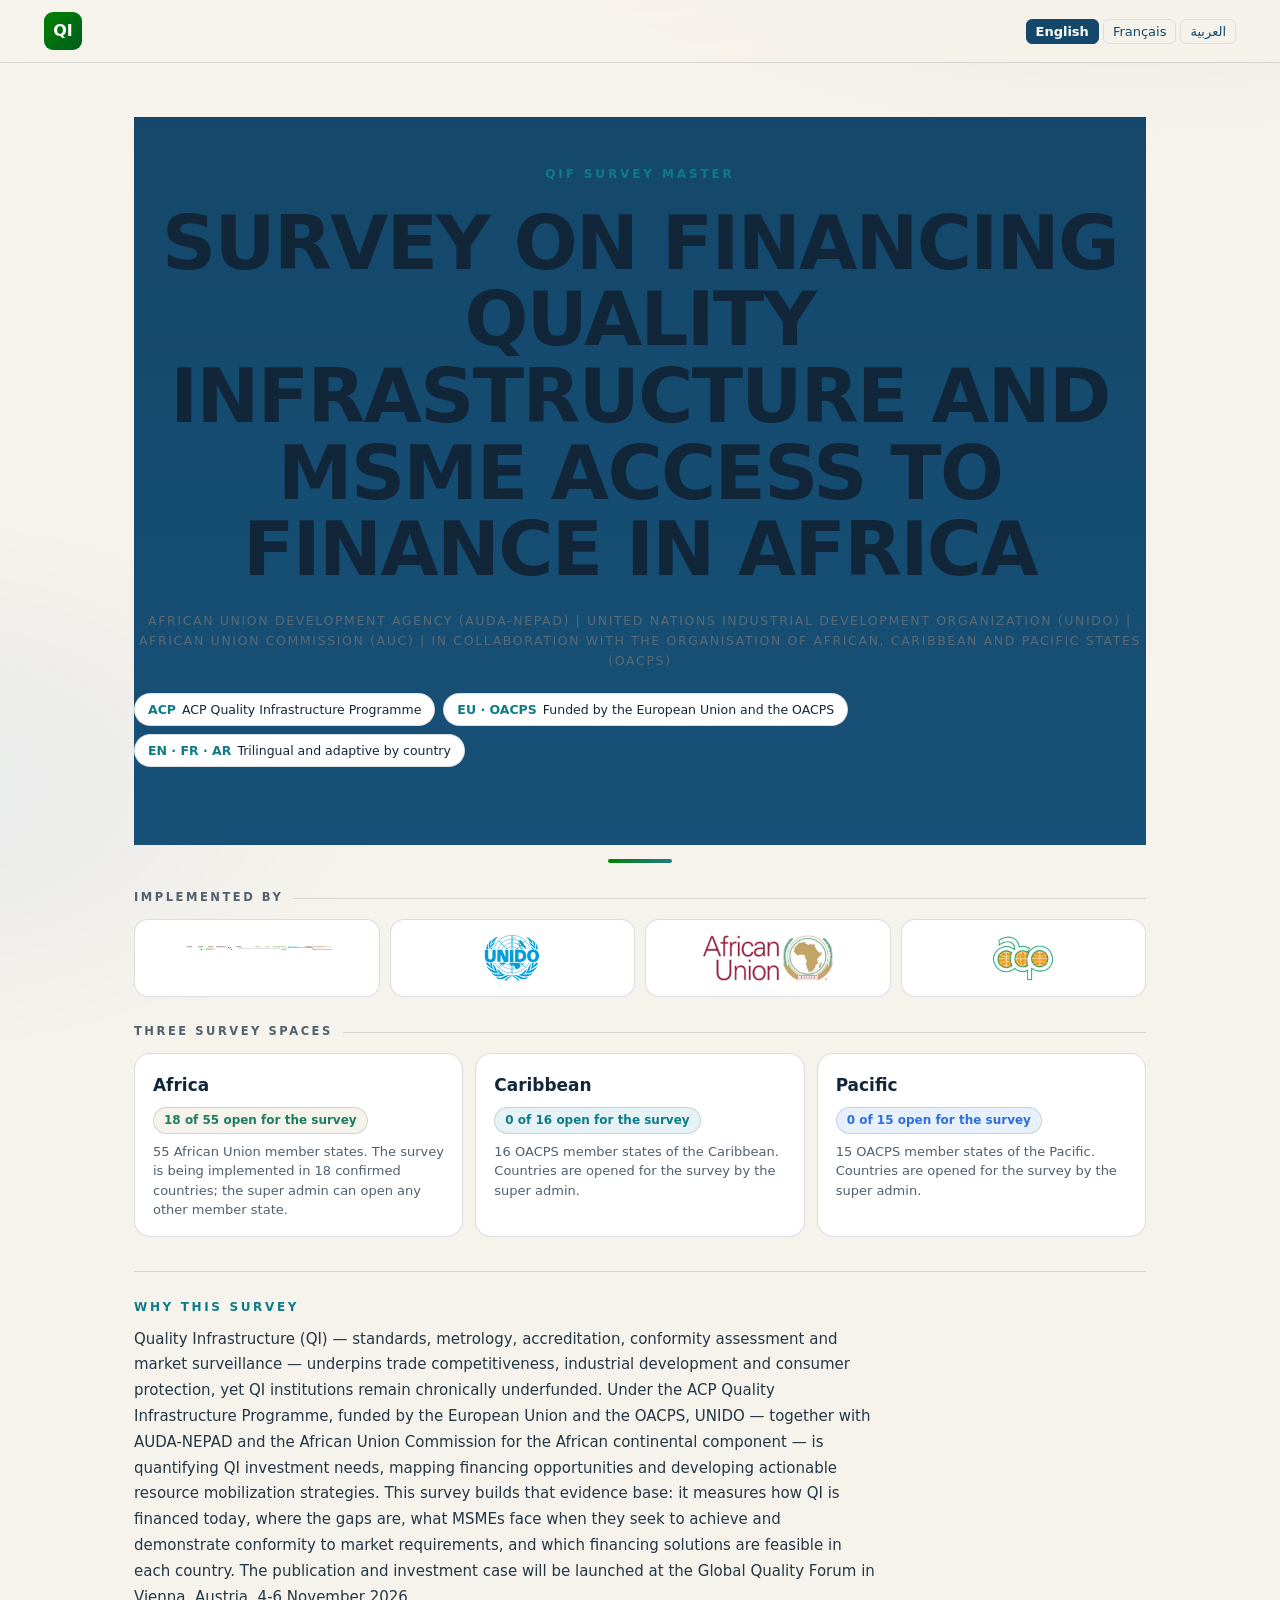
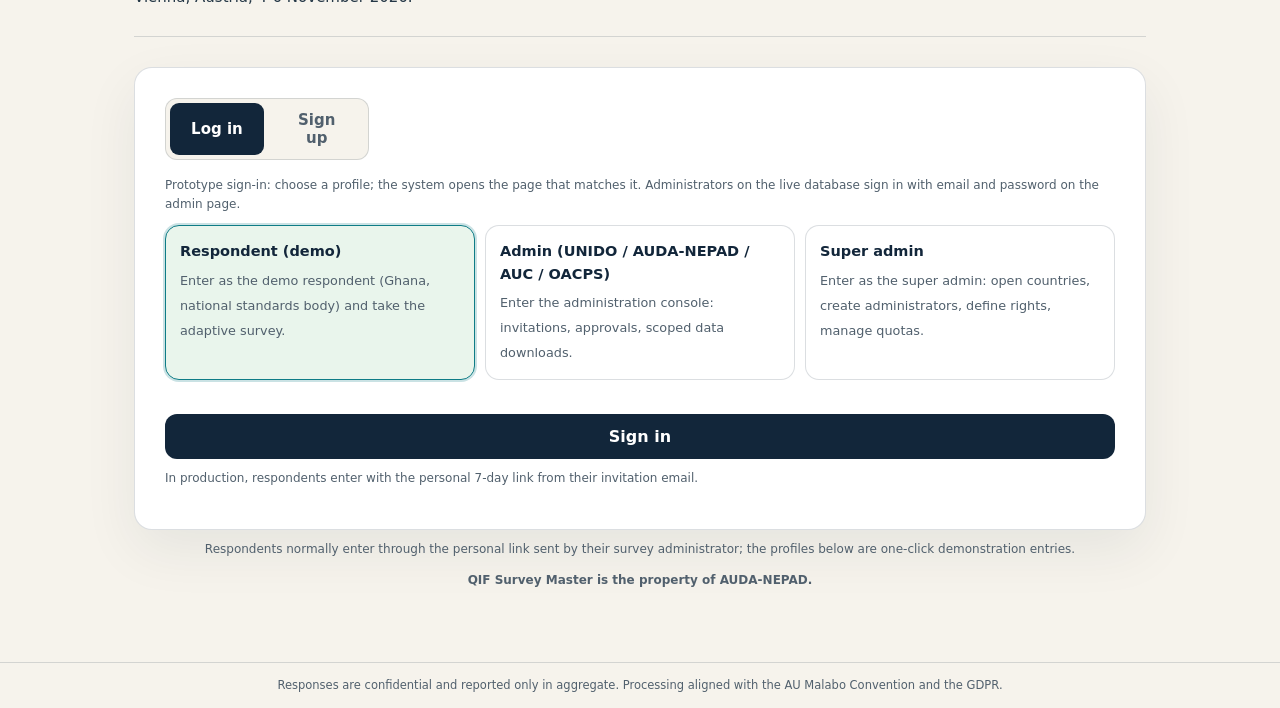
==== index.html @ b35c0598 "v3.1: Caribbean and Pacific instrument overlay, real partner logos, modern landing" ====
<!DOCTYPE html>
<html lang="en">
<head>
<meta charset="utf-8">
<meta name="viewport" content="width=device-width, initial-scale=1">
<title>QIF Survey Master · Financing Quality Infrastructure in Africa, the Caribbean and the Pacific</title>
<meta name="description" content="QIF Survey Master, the AUDA-NEPAD survey platform. Survey on Financing Quality Infrastructure and MSME Access to Finance, run by AUDA-NEPAD, UNIDO and the African Union Commission in collaboration with the OACPS across Africa, the Caribbean and the Pacific.">
<meta name="keywords" content="quality infrastructure, QI financing, MSME, AUDA-NEPAD, UNIDO, African Union, OACPS, survey, standards, metrology, accreditation">
<meta name="robots" content="index,follow">
<link rel="canonical" href="https://qif-au-survey.netlify.app/index.html">
<link rel="alternate" hreflang="en" href="https://qif-au-survey.netlify.app/index.html?lang=en">
<link rel="alternate" hreflang="fr" href="https://qif-au-survey.netlify.app/index.html?lang=fr">
<link rel="alternate" hreflang="ar" href="https://qif-au-survey.netlify.app/index.html?lang=ar">
<meta property="og:type" content="website">
<meta property="og:title" content="QIF Survey Master">
<meta property="og:description" content="Survey on Financing Quality Infrastructure and MSME Access to Finance. AUDA-NEPAD | UNIDO | AUC | OACPS.">
<meta property="og:url" content="https://qif-au-survey.netlify.app/">
<link rel="icon" href="favicon.svg" type="image/svg+xml">
<link rel="stylesheet" href="main.css">
<style>
/* v3.1 landing: editorial blueprint restyle (this page only; main.css untouched) */
#main, .gate{--cream:#F6F3EC;--ink:#12263A;--hair:rgba(18,38,58,.15);--mut:#51606D;--nv:#14486B;--tl:#0E7C86;--bl:#2E6FDB;--gn:#1E7D5A}
.gate{min-height:100vh;background:radial-gradient(1100px 560px at 88% -8%,rgba(14,124,134,.10),transparent 60%),radial-gradient(900px 520px at -8% 34%,rgba(46,111,219,.07),transparent 55%),#F6F3EC}
.gatetop{position:sticky;top:0;z-index:60;display:flex;justify-content:space-between;align-items:center;padding:12px clamp(16px,4vw,44px);background:rgba(246,243,236,.86);backdrop-filter:blur(10px);-webkit-backdrop-filter:blur(10px);border-bottom:1px solid var(--hair)}
.gatemain{display:block;padding:0}
.gatecard.wide{max-width:1100px;margin:0 auto;background:transparent;border:0;box-shadow:none;border-radius:0;padding:clamp(22px,4.5vw,54px) clamp(16px,4vw,44px) 60px}
.mastername{font-size:12px;font-weight:800;letter-spacing:.24em;text-transform:uppercase;color:var(--tl)}
#g-title{font-size:clamp(2.3rem,6.4vw,4.7rem);line-height:1.02;letter-spacing:-.022em;text-transform:uppercase;font-weight:800;color:var(--ink);margin:.28em 0 .3em;max-width:22ch}
html[dir="rtl"] #g-title{letter-spacing:0;line-height:1.18;text-transform:none}
.partners{font-size:12.5px;letter-spacing:.13em;text-transform:uppercase;color:var(--mut);margin:0 0 14px}
.chips{display:flex;flex-wrap:wrap;gap:8px;margin:0 0 30px}
.chips span{border:1px solid var(--hair);background:#fff;border-radius:999px;padding:6px 13px;font-size:12.5px;color:var(--ink)}
.chips span b{color:var(--tl);font-weight:800;margin-inline-end:6px}
.rule{height:1px;background:var(--hair);border:0;margin:0 0 26px}
.seclab{font-size:11.5px;font-weight:800;letter-spacing:.22em;text-transform:uppercase;color:var(--mut);margin:26px 0 12px;display:flex;align-items:center;gap:10px}
.seclab::after{content:"";flex:1;height:1px;background:var(--hair)}
.plogos{display:grid;grid-template-columns:repeat(auto-fit,minmax(170px,1fr));gap:10px;margin:0 0 8px}
.plogo{display:flex;align-items:center;justify-content:center;background:#fff;border:1px solid var(--hair);border-radius:14px;min-height:78px;padding:14px 18px;transition:transform .25s ease,box-shadow .25s ease}
.plogo:hover{transform:translateY(-2px);box-shadow:0 10px 26px rgba(18,38,58,.08)}
.plogo img{max-height:46px;max-width:100%;width:auto;height:auto;display:block}
.plogo i{display:none;font-style:normal;font-weight:700;color:var(--nv);font-size:13.5px;text-align:center;letter-spacing:.04em}
.plogo.txt i{display:block}
.spaces{display:grid;grid-template-columns:repeat(auto-fit,minmax(235px,1fr));gap:12px;margin:0}
.space{position:relative;overflow:hidden;background:#fff;border:1px solid var(--hair);border-radius:16px;padding:18px 18px 16px;transition:transform .25s ease,box-shadow .25s ease}
.space::before{content:"";position:absolute;top:0;left:0;right:0;height:3px;background:var(--nv)}
.space.africa::before{background:var(--gn)}.space.caribbean::before{background:var(--tl)}.space.pacific::before{background:var(--bl)}
.space:hover{transform:translateY(-3px);box-shadow:0 14px 34px rgba(18,38,58,.09)}
.space b{display:block;font-size:1.06rem;color:var(--ink)}
.space .cnt{display:inline-block;margin:9px 0 8px;font-size:12px;font-weight:700;border:1px solid var(--hair);border-radius:999px;padding:3px 10px;color:var(--ink);background:var(--cream)}
.space.africa .cnt{color:var(--gn)}.space.caribbean .cnt{color:var(--tl)}.space.pacific .cnt{color:var(--bl)}
.space .sub{display:block;color:var(--mut);font-size:13px;line-height:1.5}
.objbox{border:0;border-block:1px solid var(--hair);border-radius:0;background:transparent;padding:26px 0;margin:34px 0 30px}
.objbox h2{font-size:12px;font-weight:800;letter-spacing:.22em;text-transform:uppercase;color:var(--tl);margin:0 0 10px}
.objbox p{color:#243746;line-height:1.72;font-size:15px;max-width:78ch;margin:0}
.gatebox{background:#fff;border:1px solid var(--hair);border-radius:18px;padding:clamp(16px,3vw,30px);box-shadow:0 20px 55px rgba(18,38,58,.07)}
.gatetabs{display:flex;gap:6px;border:1px solid var(--hair);background:var(--cream);border-radius:12px;padding:4px;width:max-content;max-width:100%;margin:0 0 16px}
.gatetabs button{border:0;background:transparent;border-radius:9px;padding:8px 18px;font-weight:700;color:var(--mut);cursor:pointer}
.gatetabs button[aria-selected="true"]{background:var(--ink);color:#fff}
.rolepick{display:grid;grid-template-columns:repeat(auto-fit,minmax(215px,1fr));gap:10px;margin:12px 0 16px}
.rolecard{border:1px solid var(--hair);border-radius:14px;background:#fff;padding:14px;cursor:pointer;transition:border-color .2s,box-shadow .2s,transform .2s}
.rolecard:hover{transform:translateY(-2px);box-shadow:0 10px 24px rgba(18,38,58,.07)}
.rolecard.sel{border-color:var(--tl);box-shadow:0 0 0 2px rgba(14,124,134,.22)}
.rolecard b{display:block;color:var(--ink);margin-bottom:5px}
.rolecard span{color:var(--mut);font-size:12.8px;line-height:1.45}
.gatebtn{background:var(--ink);border:0;border-radius:12px;color:#fff;font-weight:800;padding:13px 26px;cursor:pointer;transition:background .2s,transform .15s}
.gatebtn:hover{background:var(--nv);transform:translateY(-1px)}
.gatehint{color:var(--mut)}
.gatefoot{border-top:1px solid var(--hair);color:var(--mut)}
.rv{opacity:0;transform:translateY(16px);transition:opacity .55s ease,transform .55s ease}
.rv.in{opacity:1;transform:none}
@media (prefers-reduced-motion: reduce){.rv{opacity:1;transform:none;transition:none}.space,.plogo,.rolecard,.gatebtn{transition:none}}
</style>
</head>
<body>
<div class="gate">
  <div class="gatetop">
    <span class="mark">QI</span>
    <div class="langs" role="group" aria-label="Language" id="langs" style="margin:0"></div>
  </div>
  <main class="gatemain" id="main">
    <div class="gatecard wide">
      <section class="hero rv in">
        <div class="mastername" id="g-app"></div>
        <h1 id="g-title"></h1>
        <p class="partners" id="g-partners"></p>
        <div class="chips" id="chips"></div>
      </section>
      <div class="rule" aria-hidden="true"></div>

      <section class="rv">
        <div class="seclab" id="g-impl"></div>
        <div class="plogos" id="plogos"></div>
      </section>

      <section class="rv">
        <div class="seclab" id="g-spl"></div>
        <div class="spaces" id="spaces"></div>
      </section>

      <div class="objbox rv">
        <h2 id="obj-t"></h2>
        <p id="obj-b"></p>
      </div>

      <div class="gatebox rv">
        <div class="gatetabs" role="tablist">
          <button type="button" id="tab-login" role="tab" aria-selected="true"></button>
          <button type="button" id="tab-signup" role="tab" aria-selected="false"></button>
        </div>

        <form id="f-login" autocomplete="off">
          <p class="gatehint" id="l-intro" style="margin-top:0"></p>
          <div class="rolepick" id="rolepick"></div>
          <button class="gatebtn" type="submit" id="b-login"></button>
          <div class="gatemsg" id="m-login"></div>
          <p class="gatehint" id="h-id"></p>
        </form>

        <form id="f-signup" autocomplete="off" style="display:none">
          <p class="gatehint" id="s-intro" style="margin-top:0"></p>
          <label for="s-name" id="lb-name"></label>
          <input id="s-name" type="text" maxlength="120">
          <label for="s-country" id="lb-country"></label>
          <select id="s-country"></select>
          <label for="s-cat" id="lb-cat"></label>
          <select id="s-cat"></select>
          <div class="gate2col">
            <div>
              <label for="s-title" id="lb-title"></label>
              <input id="s-title" type="text" maxlength="120">
            </div>
            <div>
              <label for="s-level" id="lb-level"></label>
              <select id="s-level"></select>
            </div>
          </div>
          <div class="gate2col">
            <div>
              <label for="s-email" id="lb-email"></label>
              <input id="s-email" type="email" maxlength="140">
            </div>
            <div>
              <label for="s-phone" id="lb-phone"></label>
              <input id="s-phone" type="tel" maxlength="30">
            </div>
          </div>
          <button class="gatebtn" type="submit" id="b-signup"></button>
          <div class="gatemsg" id="m-signup"></div>
          <div class="issued" id="issued" style="display:none"></div>
        </form>
      </div>
      <p class="gatehint" id="g-proto"></p>
      <p class="gatehint" id="g-owner" style="margin-top:4px;font-weight:600"></p>
    </div>
  </main>
  <div class="gatefoot" id="g-foot"></div>
</div>

<!-- Netlify Forms registration (demo-mode fallback capture) -->
<form name="qi-survey" netlify netlify-honeypot="bot-field" hidden>
  <input type="text" name="bot-field">
  <input type="text" name="language"><input type="text" name="country">
  <input type="text" name="country_iso3"><input type="text" name="tier">
  <input type="text" name="family"><input type="text" name="respondent_id">
  <input type="text" name="org"><input type="text" name="email">
  <input type="text" name="submitted_at"><textarea name="answers_json"></textarea>
</form>

<script src="config.js"></script>
<script src="i18n.js"></script>
<script src="common.js"></script>
<script src="countries.js"></script>
<script src="logos.js"></script>
<script src="bank_part1.js"></script>
<script src="db.js"></script>
<script src="access.js"></script>
<script>
// Already signed in: go straight to the home page.
if (QIA.session()) location.replace("home.html?lang=" + qiLang);

var I = QI_I18N, A = I.auth;
var GATE = {
  tabLogin:{ en:"Log in", fr:"Se connecter", ar:"تسجيل الدخول" },
  tabSignup:{ en:"Sign up", fr:"S'inscrire", ar:"إنشاء حساب" },
  intro:{ en:"Request access. If your details are validated automatically you receive your personal survey link immediately; otherwise the survey super admin reviews your request.",
          fr:"Demandez un accès. Si vos informations sont validées automatiquement, vous recevez immédiatement votre lien personnel d'enquête ; sinon, le super administrateur examine votre demande.",
          ar:"اطلبوا الوصول. إذا تم التحقق من بياناتكم تلقائياً تستلمون رابط الاستبيان الشخصي فوراً؛ وإلا يراجع المشرف العام طلبكم." },
  name:{ en:"Full name", fr:"Nom complet", ar:"الاسم الكامل" },
  country:{ en:"Country", fr:"Pays", ar:"البلد" },
  cat:{ en:"Organization type / sector", fr:"Type d'organisation / secteur", ar:"نوع المنظمة / القطاع" },
  jobtitle:{ en:"Job title", fr:"Intitulé du poste", ar:"المسمى الوظيفي" },
  level:{ en:"Hierarchical level", fr:"Niveau hiérarchique", ar:"المستوى الوظيفي" },
  email:{ en:"Email", fr:"Courriel", ar:"البريد الإلكتروني" },
  phone:{ en:"or phone", fr:"ou téléphone", ar:"أو الهاتف" },
  send:{ en:"Request access", fr:"Demander l'accès", ar:"طلب الوصول" },
  missing:{ en:"Please complete every field and give an email or a phone number.",
            fr:"Veuillez remplir tous les champs et indiquer un courriel ou un numéro de téléphone.",
            ar:"يُرجى تعبئة جميع الحقول وتقديم بريد إلكتروني أو رقم هاتف." },
  duplicate:{ en:"A request or access already exists for this email.",
              fr:"Une demande ou un accès existe déjà pour ce courriel.",
              ar:"يوجد طلب أو وصول مسبق لهذا البريد الإلكتروني." },
  autoOk:{ en:"Access granted automatically. Open your personal survey link (also sent to you when email delivery is configured):",
           fr:"Accès accordé automatiquement. Ouvrez votre lien personnel d'enquête (également envoyé lorsque l'envoi de courriels est configuré) :",
           ar:"تم منح الوصول تلقائياً. افتحوا رابط الاستبيان الشخصي (يُرسل أيضاً عند تفعيل البريد الإلكتروني):" },
  goSurvey:{ en:"Start my survey now", fr:"Commencer mon enquête maintenant", ar:"بدء الاستبيان الآن" },
  pendingQuota:{ en:"The seats for this profile in your country are taken. Your request has been sent to the super admin for review.",
                 fr:"Les places pour ce profil dans votre pays sont prises. Votre demande a été transmise au super administrateur.",
                 ar:"المقاعد المخصصة لهذا الملف في بلدكم مشغولة. أُحيل طلبكم إلى المشرف العام للمراجعة." },
  pendingWave:{ en:"Your country is not yet open for the survey. Your request has been waitlisted with the super admin.",
                fr:"Votre pays n'est pas encore ouvert à l'enquête. Votre demande est en liste d'attente auprès du super administrateur.",
                ar:"بلدكم غير مفتوح للاستبيان بعد. وُضع طلبكم في قائمة انتظار لدى المشرف العام." },
  proto:{ en:"Respondents normally enter through the personal link sent by their survey administrator; the profiles below are one-click demonstration entries.",
          fr:"Les répondants entrent normalement par le lien personnel envoyé par leur administrateur d'enquête ; les profils ci-dessous sont des entrées de démonstration en un clic.",
          ar:"يدخل المجيبون عادةً عبر الرابط الشخصي المرسل من مسؤول الاستبيان؛ والملفات أدناه مداخل عرض توضيحي بنقرة واحدة." },
  choose:{ en:"Select…", fr:"Sélectionnez…", ar:"اختاروا…" },
  closedTag:{ en:"not yet open", fr:"pas encore ouvert", ar:"غير مفتوح بعد" }
};

document.getElementById("g-app").textContent = T(I.product.name);
document.getElementById("g-title").textContent = T(I.hero.title);
document.getElementById("g-partners").textContent = T(I.partners);
document.getElementById("g-proto").textContent = T(GATE.proto);
document.getElementById("g-owner").textContent = T(I.product.owner);
document.getElementById("g-foot").textContent = T(I.footer.privacy);
document.getElementById("obj-t").textContent = T(I.objectives.title);
document.getElementById("obj-b").textContent = T(I.objectives.body);
document.getElementById("langs").innerHTML = ["en","fr","ar"].map(function(l){
  return '<button type="button" style="border-color:var(--line);color:var(--navy)" aria-pressed="' + (l === qiLang) + '" onclick="setLang(\'' + l + '\')">' + I.langNames[l] + '</button>';
}).join("");
document.querySelectorAll('#langs button').forEach(function(b){
  if (b.getAttribute("aria-pressed") === "true") { b.style.background = "var(--navy)"; b.style.color = "#fff"; b.style.borderColor = "var(--navy)"; }
});

// Partner logos: embedded official marks (logos.js), wordmark fallback.
var LBL = {
  impl:{ en:"Implemented by", fr:"Mis en œuvre par", ar:"الجهات المنفِّذة" },
  spl:{ en:"Three survey spaces", fr:"Trois espaces d'enquête", ar:"ثلاثة فضاءات للاستبيان" },
  chips:[
    { b:"ACP", t:{ en:"ACP Quality Infrastructure Programme", fr:"Programme ACP pour l'infrastructure de la qualité", ar:"برنامج البنية التحتية للجودة لدول أفريقيا والكاريبي والمحيط الهادئ" } },
    { b:"EU · OACPS", t:{ en:"Funded by the European Union and the OACPS", fr:"Financé par l'Union européenne et l'OEACP", ar:"بتمويل من الاتحاد الأوروبي ومنظمة الأواكبس" } },
    { b:"EN · FR · AR", t:{ en:"Trilingual and adaptive by country", fr:"Trilingue et adaptative par pays", ar:"ثلاثي اللغات ومتكيّف حسب البلد" } }
  ]
};
document.getElementById("g-impl").textContent = T(LBL.impl);
document.getElementById("g-spl").textContent = T(LBL.spl);
document.getElementById("chips").innerHTML = LBL.chips.map(function(c){
  return "<span><b>" + esc(c.b) + "</b>" + esc(T(c.t)) + "</span>";
}).join("");
var LOGOS = [["auda","AUDA-NEPAD"],["unido","UNIDO"],["auc","African Union Commission"],["oacps","OACPS"]];
document.getElementById("plogos").innerHTML = LOGOS.map(function(l){
  var src = (window.QI_LOGOS || {})[l[0]];
  return '<span class="plogo' + (src ? "" : " txt") + '">' +
    (src ? '<img src="' + src + '" alt="' + l[1] + '" loading="lazy">' : "") + "<i>" + l[1] + "</i></span>";
}).join("");
// Reveal on scroll.
(function(){
  var els = document.querySelectorAll(".rv");
  if (!("IntersectionObserver" in window)) { els.forEach(function(n){ n.classList.add("in"); }); return; }
  var io = new IntersectionObserver(function(es){
    es.forEach(function(e){ if (e.isIntersecting) { e.target.classList.add("in"); io.unobserve(e.target); } });
  }, { threshold: 0.1 });
  els.forEach(function(n){ io.observe(n); });
})();

// Three survey spaces with live open-country counts.
var REG = [["africa"],["caribbean"],["pacific"]];
function paintSpaces(statusMap){
  document.getElementById("spaces").innerHTML = REG.map(function(r){
    var reg = r[0];
    var all = QI_COUNTRIES.filter(function(c){ return c.region === reg; });
    var open = all.filter(function(c){ return statusMap[c.iso3]; });
    return '<div class="space ' + reg + '" data-reg="' + reg + '">' +
      '<b>' + esc(T(I.regions[reg])) + '</b>' +
      '<span class="cnt">' + open.length + ' ' + esc(T(I.regions.ofN)) + ' ' + all.length + ' ' + esc(T(I.regions.open)) + '</span>' +
      '<span class="sub">' + esc(T(I.regions[reg + "Sub"])) + '</span></div>';
  }).join("");
}
paintSpaces(QI_COUNTRIES.reduce(function(m, c){ m[c.iso3] = c.w1; return m; }, {}));
QIDB.countryStatus().then(function(st){
  paintSpaces(st);
  paintCountrySelect(st);
});

var tabL = document.getElementById("tab-login"), tabS = document.getElementById("tab-signup");
tabL.textContent = T(GATE.tabLogin); tabS.textContent = T(GATE.tabSignup);
function showTab(which){
  var login = which === "login";
  tabL.setAttribute("aria-selected", login); tabS.setAttribute("aria-selected", !login);
  document.getElementById("f-login").style.display = login ? "block" : "none";
  document.getElementById("f-signup").style.display = login ? "none" : "block";
}
tabL.onclick = function(){ showTab("login"); };
tabS.onclick = function(){ showTab("signup"); };

// ---- log in: one-click demo profiles ----
var ROLES = [
  { v:"resp", t:{ en:"Respondent (demo)", fr:"Répondant (démo)", ar:"مجيب (تجريبي)" },
    d:{ en:"Enter as the demo respondent (Ghana, national standards body) and take the adaptive survey.",
        fr:"Entrez comme répondant démo (Ghana, organisme national de normalisation) et répondez à l'enquête adaptative.",
        ar:"ادخلوا كمجيب تجريبي (غانا، هيئة المواصفات الوطنية) وشاركوا في الاستبيان التكيفي." } },
  { v:"admin", t:{ en:"Admin (UNIDO / AUDA-NEPAD / AUC / OACPS)", fr:"Admin (ONUDI / AUDA-NEPAD / CUA / OEACP)", ar:"مدير (اليونيدو / أودا-نيباد / المفوضية / الأواكبس)" },
    d:{ en:"Enter the administration console: invitations, approvals, scoped data downloads.",
        fr:"Entrez dans la console d'administration : invitations, approbations, téléchargements de données selon les droits.",
        ar:"ادخلوا إلى وحدة الإدارة: الدعوات والموافقات وتنزيل البيانات وفق الصلاحيات." } },
  { v:"super", t:{ en:"Super admin", fr:"Super administrateur", ar:"المشرف العام" },
    d:{ en:"Enter as the super admin: open countries, create administrators, define rights, manage quotas.",
        fr:"Entrez comme super administrateur : ouvrir des pays, créer des administrateurs, définir les droits, gérer les quotas.",
        ar:"ادخلوا كمشرف عام: فتح البلدان وإنشاء المديرين وتحديد الصلاحيات وإدارة الحصص." } }
];
var LTXT = {
  intro:{ en:"Prototype sign-in: choose a profile; the system opens the page that matches it. Administrators on the live database sign in with email and password on the admin page.",
          fr:"Connexion prototype : choisissez un profil ; le système ouvre la page correspondante. Sur la base de données en ligne, les administrateurs se connectent par courriel et mot de passe sur la page admin.",
          ar:"دخول تجريبي: اختاروا الملف؛ يفتح النظام الصفحة المناسبة. على قاعدة البيانات المباشرة يسجّل المديرون الدخول بالبريد وكلمة المرور في صفحة الإدارة." },
  enter:{ en:"Sign in", fr:"Se connecter", ar:"تسجيل الدخول" },
  note:{ en:"In production, respondents enter with the personal 7-day link from their invitation email.",
         fr:"En production, les répondants entrent avec le lien personnel de 7 jours reçu par courriel.",
         ar:"في النسخة النهائية يدخل المجيبون عبر الرابط الشخصي الصالح سبعة أيام الوارد في الدعوة." }
};
document.getElementById("l-intro").textContent = T(LTXT.intro);
document.getElementById("b-login").textContent = T(LTXT.enter);
document.getElementById("h-id").textContent = T(LTXT.note);
var picked = "resp";
function paintRoles(){
  document.getElementById("rolepick").innerHTML = ROLES.map(function(r){
    return '<div class="rolecard' + (picked === r.v ? " sel" : "") + '" data-role="' + r.v + '" role="radio" aria-checked="' + (picked === r.v) + '" tabindex="0">' +
      '<b>' + esc(T(r.t)) + '</b><span>' + esc(T(r.d)) + '</span></div>';
  }).join("");
  document.querySelectorAll("#rolepick .rolecard").forEach(function(c){
    function choose(){ picked = c.getAttribute("data-role"); paintRoles(); }
    c.addEventListener("click", choose);
    c.addEventListener("keydown", function(e){ if (e.key === "Enter" || e.key === " ") { e.preventDefault(); choose(); } });
  });
}
paintRoles();
document.getElementById("f-login").addEventListener("submit", function(e){
  e.preventDefault();
  if (picked === "resp") {
    var r = QIA.login("GHA-NSB-01", "2468");
    if (!r.ok) { QIA.resetDemo(); QIA.reload(); r = QIA.login("GHA-NSB-01", "2468"); }
    if (r.ok) { location.href = "home.html?lang=" + qiLang; return; }
    var m = document.getElementById("m-login"); m.className = "gatemsg err"; m.textContent = T(A.wrongId);
    return;
  }
  try { localStorage.setItem("qi_admin_role", picked === "super" ? "super" : "unido"); } catch(err){}
  location.href = "admin.html?lang=" + qiLang;
});

// ---- sign up ----
document.getElementById("s-intro").textContent = T(GATE.intro);
document.getElementById("lb-name").textContent = T(GATE.name);
document.getElementById("lb-country").textContent = T(GATE.country);
document.getElementById("lb-cat").textContent = T(GATE.cat);
document.getElementById("lb-title").textContent = T(GATE.jobtitle);
document.getElementById("lb-level").textContent = T(GATE.level);
document.getElementById("lb-email").textContent = T(GATE.email);
document.getElementById("lb-phone").textContent = T(GATE.phone);
document.getElementById("b-signup").textContent = T(GATE.send);

var csel = document.getElementById("s-country");
function paintCountrySelect(statusMap){
  var groups = ["africa","caribbean","pacific"].map(function(reg){
    var opts = QI_COUNTRIES.filter(function(c){ return c.region === reg; })
      .sort(function(a, b){ return a[qiLang].localeCompare(b[qiLang], qiLang); })
      .map(function(c){
        var open = statusMap ? statusMap[c.iso3] : c.w1;
        return '<option value="' + c.iso3 + '">' + esc(c[qiLang]) + (open ? "" : " · " + esc(T(GATE.closedTag))) + '</option>';
      }).join("");
    return '<optgroup label="' + esc(T(I.regions[reg])) + '">' + opts + '</optgroup>';
  }).join("");
  csel.innerHTML = '<option value="">' + esc(T(GATE.choose)) + '</option>' + groups;
}
paintCountrySelect(null);
var P2 = QI_BANK_P1.profile.find(function(q){ return q.id === "P2"; });
var P3 = QI_BANK_P1.profile.find(function(q){ return q.id === "P3"; });
document.getElementById("s-cat").innerHTML = '<option value="">' + esc(T(GATE.choose)) + '</option>' +
  P2.opts.map(function(o){ return '<option value="' + o.v + '">' + esc(T(o.t)) + '</option>'; }).join("");
document.getElementById("s-level").innerHTML = '<option value="">' + esc(T(GATE.choose)) + '</option>' +
  P3.opts.map(function(o){ return '<option value="' + o.v + '">' + esc(T(o.t)) + '</option>'; }).join("");

function showIssued(link){
  var box = document.getElementById("issued");
  box.style.display = "block";
  box.innerHTML = "<b>" + esc(T(GATE.autoOk)) + "</b>" +
    '<div class="big" style="font-size:13px;word-break:break-all">' + esc(link) + "</div>" +
    '<a class="gatebtn" style="display:block;text-align:center;text-decoration:none;margin-top:8px" href="' + esc(link) + '">' + esc(T(GATE.goSurvey)) + "</a>";
}

document.getElementById("f-signup").addEventListener("submit", function(e){
  e.preventDefault();
  var m = document.getElementById("m-signup"); m.className = "gatemsg";
  var box = document.getElementById("issued"); box.style.display = "none";
  var p = {
    name: document.getElementById("s-name").value.trim(),
    iso3: csel.value,
    category: document.getElementById("s-cat").value,
    job_title: document.getElementById("s-title").value.trim(),
    level: document.getElementById("s-level").value,
    email: document.getElementById("s-email").value.trim(),
    phone: document.getElementById("s-phone").value.trim()
  };
  if (!p.name || !p.iso3 || !p.category || !p.level || (!p.email && !p.phone)) {
    m.className = "gatemsg err"; m.textContent = T(GATE.missing); return;
  }
  if (QIDB.mode() === "live") {
    QIDB.requestAccess(p).then(function(r){
      if (!r || !r.ok) { m.className = "gatemsg err"; m.textContent = T(r && r.why === "duplicate" ? GATE.duplicate : GATE.missing); return; }
      if (r.mode === "auto") { showIssued(location.origin + location.pathname.replace(/index\.html$/, "") + "survey.html?rt=" + r.token + "&lang=" + qiLang); }
      else { m.className = "gatemsg ok"; m.textContent = T(r.reason === "quota" ? GATE.pendingQuota : GATE.pendingWave); }
    });
    return;
  }
  var r = QIA.signup({ name:p.name, iso3:p.iso3, cat:p.category, title:p.job_title, level:p.level, email:p.email, phone:p.phone });
  if (!r.ok) { m.className = "gatemsg err"; m.textContent = T(r.why === "duplicate" ? GATE.duplicate : GATE.missing); return; }
  if (r.mode === "auto") {
    QIDB.createInvite({ email:p.email || p.phone, name:p.name, iso3:p.iso3, category:p.category, level:p.level, created_by:"auto-validation" })
      .then(function(iv){ showIssued(location.origin + location.pathname.replace(/index\.html$/, "") + "survey.html?rt=" + iv.token + "&lang=" + qiLang); });
  } else {
    m.className = "gatemsg ok";
    m.textContent = T(r.reason === "quota" ? GATE.pendingQuota : GATE.pendingWave);
  }
});
document.title = T(I.product.name) + " · " + T(I.siteTitle);
</script>
</body>
</html>
---- main.css ----
/* Financing Quality Infrastructure in Africa, prototype. Mobile-first, low-bandwidth, RTL-ready. */
:root{
  --navy:#14486B; --navy-d:#0E3550; --teal:#1F7A8C; --accent:#008300; --accent-d:#005C1F; --ink:#222; --grey:#5A6B76;
  --light:#F2F6F9; --band:#E8EEF3; --line:#D5DEE5; --white:#fff;
  /* tier colors: CVD-validated trio (dataviz validator, light surface, all checks pass) */
  --t1:#eb6834; --t2:#2a78d6; --t3:#008300; --red:#B3261E;
  --radius:10px; --shadow:0 1px 3px rgba(20,72,107,.10);
  --sans:"Segoe UI",system-ui,-apple-system,"Noto Sans","Noto Sans Arabic",Tahoma,Arial,sans-serif;
}
*{box-sizing:border-box}
html{-webkit-text-size-adjust:100%}
body{margin:0;font-family:var(--sans);color:var(--ink);background:var(--white);line-height:1.55;font-size:16px}
[dir="rtl"] body{line-height:1.7}
img{max-width:100%}
a{color:var(--teal)}
.wrap{max-width:1080px;margin:0 auto;padding:0 16px}
.skip{position:absolute;width:1px;height:1px;overflow:hidden;clip-path:inset(50%);white-space:nowrap}
.skip:focus{position:fixed;inset-inline-start:8px;top:8px;width:auto;height:auto;overflow:visible;clip-path:none;background:var(--navy);color:#fff;padding:8px 14px;border-radius:6px;z-index:99}

/* header */
header.site{background:var(--navy);color:#fff}
.topbar{display:flex;align-items:center;gap:10px;padding:10px 0;flex-wrap:wrap}
.brand{display:flex;align-items:center;gap:10px;text-decoration:none;color:#fff;min-inline-size:0}
.brand .mark{width:34px;height:34px;border-radius:8px;background:linear-gradient(135deg,var(--accent),var(--accent-d));display:grid;place-items:center;font-weight:800;color:#fff;font-size:15px;flex:none}
.brand .name{font-weight:700;font-size:15px;line-height:1.25}
.badge-proto{font-size:10px;font-weight:800;letter-spacing:.12em;background:var(--accent);color:#fff;border-radius:4px;padding:2px 6px;flex:none}
nav.main{display:flex;gap:2px;flex-wrap:wrap;margin-inline-start:auto}
nav.main a{color:#DCE8F0;text-decoration:none;padding:7px 10px;border-radius:6px;font-size:14px}
nav.main a[aria-current="page"],nav.main a:hover{background:rgba(255,255,255,.12);color:#fff}
.langs{display:flex;gap:4px;margin-inline-start:8px}
.langs button{background:transparent;border:1px solid rgba(255,255,255,.35);color:#fff;border-radius:6px;padding:4px 9px;font-size:13px;cursor:pointer;font-family:inherit}
.langs button[aria-pressed="true"]{background:var(--accent);border-color:var(--accent);color:#fff;font-weight:700}
.partnerline{background:var(--navy-d);color:#B9CBD8;font-size:11px;padding:6px 0;text-align:center}

/* hero */
.hero{background:linear-gradient(180deg,var(--navy) 0%,#175077 100%);color:#fff;padding:42px 0 48px}
.hero .kicker{color:#8FE0A8;font-weight:700;letter-spacing:.14em;font-size:12px;text-transform:uppercase}
.hero h1{font-size:clamp(24px,4.5vw,38px);line-height:1.2;margin:.4em 0 .4em;max-width:22em}
.hero p.lead{color:#D7E4EE;max-width:46em;font-size:17px}
.btn{display:inline-block;border:0;border-radius:8px;padding:12px 22px;font-size:16px;font-weight:700;cursor:pointer;text-decoration:none;font-family:inherit}
.btn.primary{background:var(--accent);color:#fff}
.btn.primary:hover{background:var(--accent-d)}
.btn.ghost{background:transparent;color:#fff;border:1.5px solid rgba(255,255,255,.5);margin-inline-start:10px}
.btn.ghost:hover{border-color:#fff}
.btn.small{padding:8px 14px;font-size:14px}
.btn[disabled]{opacity:.55;cursor:not-allowed}

/* sections */
section.pad{padding:40px 0}
h2.sec{color:var(--navy);font-size:clamp(20px,3vw,27px);margin:0 0 6px}
p.sub{color:var(--grey);margin-top:0;max-width:52em}
.grid4{display:grid;gap:14px;grid-template-columns:repeat(auto-fit,minmax(210px,1fr));margin-top:18px}
.card{background:var(--light);border:1px solid var(--line);border-radius:var(--radius);padding:16px}
.card h3{margin:.2em 0 .3em;color:var(--navy);font-size:16px}
.card p{margin:0;color:var(--grey);font-size:14px}
.stepnum{width:30px;height:30px;border-radius:50%;background:var(--teal);color:#fff;display:grid;place-items:center;font-weight:800;font-size:14px;margin-bottom:8px}

/* country grid */
.cfilter{display:flex;gap:10px;flex-wrap:wrap;margin:14px 0}
.cfilter input{flex:1;min-width:210px;padding:10px 12px;border:1px solid var(--line);border-radius:8px;font-size:15px;font-family:inherit}
.cgrid{display:grid;gap:8px;grid-template-columns:repeat(auto-fill,minmax(160px,1fr))}
.cc{border:1px solid var(--line);border-radius:8px;padding:9px 10px;background:#fff;font-size:13px;position:relative}
.cc.off{background:#FAFBFC;color:var(--grey)}
.cc b{display:block;font-size:13.5px;color:var(--ink);margin-bottom:3px}
.cc.off b{color:var(--grey)}
.cc .tt{display:inline-block;width:10px;height:10px;border-radius:50%;margin-inline-end:5px;vertical-align:baseline}
.tt.t1{background:var(--t1)}.tt.t2{background:var(--t2)}.tt.t3{background:var(--t3)}
.cc .st{font-size:11px;color:var(--grey)}
.cc .w1tag{position:absolute;top:7px;inset-inline-end:8px;font-size:9.5px;font-weight:800;color:var(--t3);letter-spacing:.05em}

/* survey */
.spanel{max-width:760px;margin:26px auto 60px;padding:0 16px}
.scard{background:#fff;border:1px solid var(--line);border-radius:12px;box-shadow:var(--shadow);padding:22px}
.progress{height:8px;background:var(--band);border-radius:99px;margin:14px 0 4px;overflow:hidden}
.progress>div{height:100%;background:linear-gradient(90deg,var(--teal),var(--navy));border-radius:99px;transition:width .3s}
.pmeta{display:flex;justify-content:space-between;font-size:12.5px;color:var(--grey);margin-bottom:14px}
.qb{border-inline-start:4px solid var(--teal);padding:10px 14px;margin:18px 0;background:var(--light);border-radius:0 8px 8px 0}
[dir="rtl"] .qb{border-radius:8px 0 0 8px}
.qb .qid{font-weight:800;color:var(--teal);font-size:13px;margin-inline-end:8px}
.qb .qtag{font-size:10.5px;font-weight:800;color:var(--accent);letter-spacing:.06em;margin-inline-end:8px}
.qb .qtext{font-weight:600;font-size:15.5px}
.qb .err{color:var(--red);font-size:13px;margin-top:8px;font-weight:600;display:none}
.qb.invalid{border-inline-start-color:var(--red)}
.qb.invalid .err{display:block}
.opts{margin-top:10px;display:grid;gap:7px}
.opt{display:flex;gap:9px;align-items:flex-start;background:#fff;border:1.5px solid var(--line);border-radius:8px;padding:9px 11px;cursor:pointer;font-size:14.5px}
.opt:hover{border-color:var(--teal)}
.opt input{margin-top:3px;accent-color:var(--teal);flex:none}
.opt.sel{border-color:var(--teal);background:#EDF6F8}
.miss{display:flex;gap:8px;flex-wrap:wrap;margin-top:11px}
.miss button{font-size:13px;font-weight:600;border:1.5px solid #9FB8C6;background:#fff;color:var(--navy);border-radius:99px;padding:7px 14px;cursor:pointer;font-family:inherit}
.miss button:hover{border-color:var(--teal);background:#EDF6F8}
.miss button.sel{background:var(--navy);color:#fff;border-color:var(--navy)}
.fu{margin-top:8px;padding-inline-start:26px}
.fu input,.fu textarea,.txt textarea,.txt input,.contact input{width:100%;padding:9px 11px;border:1px solid var(--line);border-radius:8px;font-size:14.5px;font-family:inherit}
.matrix{margin-top:10px;display:grid;gap:10px}
.mrow{background:#fff;border:1px solid var(--line);border-radius:8px;padding:9px 11px}
.mrow .rlab{font-size:14px;font-weight:600;margin-bottom:7px}
.mopts{display:flex;gap:6px;flex-wrap:wrap}
.mopts button{border:1.5px solid var(--line);background:#fff;border-radius:99px;padding:5px 11px;font-size:12.5px;cursor:pointer;font-family:inherit}
.mopts button.sel{background:var(--teal);border-color:var(--teal);color:#fff}
.comp .mrow{display:flex;align-items:center;gap:10px;justify-content:space-between}
.comp .rlab{margin:0;flex:1}
.comp input{width:86px;padding:7px 9px;border:1px solid var(--line);border-radius:8px;font-size:15px;text-align:center;font-family:inherit}
.comp .sumline{font-weight:700;font-size:14px;margin-top:8px}
.comp .sumline.bad{color:var(--red)}
.comp .sumline.ok{color:var(--t3)}
.rank .opt{position:relative}
.rank .opt .rk{position:absolute;inset-inline-end:10px;top:50%;transform:translateY(-50%);width:26px;height:26px;border-radius:50%;background:var(--accent);color:#fff;font-weight:800;display:grid;place-items:center;font-size:13px}
.hint{font-size:12.5px;color:var(--grey);margin-top:6px}
.loc{display:block;font-size:12px;color:var(--teal);font-weight:700;margin-top:2px}
.mopts small{font-weight:400;opacity:.85}
.legendbox{background:#fff;border:1px dashed #B9C8D2;border-radius:8px;padding:9px 12px;margin-top:9px;font-size:12.5px;color:var(--grey);display:flex;flex-wrap:wrap;gap:6px 14px;align-items:center}
.legendbox b{color:var(--navy);font-size:12.5px;width:100%}
.legendbox i{font-style:normal;display:inline-grid;place-items:center;width:20px;height:20px;border-radius:50%;background:var(--teal);color:#fff;font-weight:800;font-size:11.5px;margin-inline-end:5px;vertical-align:middle}
@keyframes qipulse{0%{box-shadow:0 0 0 0 rgba(0,131,0,.55)}100%{box-shadow:0 0 0 16px rgba(0,131,0,0)}}
.btn.pulse{animation:qipulse 1s ease-out 2}
.qb{scroll-margin-top:84px}
.navrow{display:flex;justify-content:space-between;gap:10px;margin-top:22px}
.btn.nav{background:var(--navy);color:#fff}
.btn.nav.sec{background:#fff;color:var(--navy);border:1.5px solid var(--line)}
.pathchips{display:flex;gap:6px;flex-wrap:wrap;margin:10px 0}
.pathchips span{font-size:11.5px;background:var(--band);border-radius:99px;padding:4px 10px;color:var(--navy);font-weight:600}
.notice{background:#FFF8E6;border:1px solid #EAD48A;border-radius:8px;padding:10px 13px;font-size:13.5px;color:#6b5200;margin:12px 0}
.okbox{background:#EDF7EE;border:1px solid #BFDFC3;border-radius:8px;padding:10px 13px;font-size:13.5px;color:#1D5622;margin:12px 0}

/* review */
.review dl{display:grid;grid-template-columns:1fr;gap:2px;font-size:13.5px}
.review dt{color:var(--grey);margin-top:9px;font-size:12px}
.review dd{margin:0;font-weight:600}

/* insights */
.badge{display:inline-block;font-size:10px;font-weight:800;letter-spacing:.1em;border-radius:4px;padding:3px 8px;vertical-align:middle;margin-inline-start:8px}
.badge.real{background:#E3F1E4;color:#1D5622;border:1px solid #BFDFC3}
.badge.demo{background:#FDECEC;color:#8f1d16;border:1px solid #F2C2BE}
.tablewrap{overflow-x:auto;border:1px solid var(--line);border-radius:10px;margin-top:12px}
table.data{border-collapse:collapse;width:100%;font-size:13px;min-width:760px}
table.data th{background:var(--navy);color:#fff;text-align:start;padding:8px 10px;font-size:12px;position:sticky;top:0}
table.data td{padding:7px 10px;border-top:1px solid var(--band)}
table.data tr:nth-child(even) td{background:var(--light)}
.tierpill{font-size:11px;font-weight:800;border-radius:99px;padding:2px 9px;color:#fff;white-space:nowrap}
.tierpill.t1{background:var(--t1)}.tierpill.t2{background:var(--t2)}.tierpill.t3{background:var(--t3)}
.chartbox{background:#fff;border:1px solid var(--line);border-radius:10px;padding:14px;margin-top:14px;position:relative}
.chartbox h3{margin:0 0 4px;color:var(--navy);font-size:15.5px}
.chartbox .src{font-size:11px;color:var(--grey);margin-top:8px}
.demo-wm{position:absolute;inset-inline-end:10px;top:10px;opacity:.9}
.legend{display:flex;gap:14px;flex-wrap:wrap;font-size:12px;color:var(--grey);margin-top:8px}
.legend i{display:inline-block;width:11px;height:11px;border-radius:3px;margin-inline-end:5px;vertical-align:-1px}
.kpis{display:grid;gap:12px;grid-template-columns:repeat(auto-fit,minmax(150px,1fr));margin-top:14px}
.kpi{background:var(--light);border:1px solid var(--line);border-radius:10px;padding:12px 14px}
.kpi b{display:block;font-size:26px;color:var(--navy)}
.kpi span{font-size:12px;color:var(--grey)}

/* admin */
.adminbanner{background:var(--red);color:#fff;font-weight:700;font-size:13px;text-align:center;padding:8px 12px}

/* footer */
footer.site{background:var(--navy-d);color:#B9CBD8;margin-top:50px;padding:26px 0;font-size:12.5px}
footer.site .cols{display:grid;gap:18px;grid-template-columns:repeat(auto-fit,minmax(240px,1fr))}
footer.site b{color:#fff}

/* utilities */
.mt0{margin-top:0}.tc{text-align:center}
@media (max-width:640px){
  nav.main{order:3;width:100%;justify-content:flex-start}
  .hero{padding:30px 0 34px}
  .btn.ghost{margin-inline-start:0;margin-top:10px}
  .comp .mrow{flex-wrap:wrap}
}
@media print{ header.site,footer.site,.navrow,.langs{display:none} }
:focus-visible{outline:3px solid #35B85C;outline-offset:2px}

/* ---- access gateway (index) : clean, green and blue only ---- */
.gate{min-height:100svh;display:flex;flex-direction:column;background:#fff}
.gatetop{display:flex;align-items:center;justify-content:space-between;padding:14px 18px}
.gatetop .mark{width:38px;height:38px;border-radius:9px;background:linear-gradient(135deg,var(--accent),var(--accent-d));color:#fff;font-weight:800;display:grid;place-items:center;font-size:16px}
.gatemain{flex:1;display:grid;place-items:center;padding:24px 16px 60px}
.gatecard{width:100%;max-width:440px;text-align:center}
.gatecard h1{color:var(--navy);font-size:clamp(21px,4.2vw,27px);line-height:1.3;margin:18px 0 6px}
.gatecard .rule{width:64px;height:4px;border-radius:2px;background:linear-gradient(90deg,var(--accent),var(--teal));margin:14px auto}
.gatecard .partners{color:var(--grey);font-size:12.5px;line-height:1.6;margin:0 0 22px}
.gatebox{border:1px solid var(--line);border-radius:14px;padding:22px;box-shadow:var(--shadow);text-align:start;background:#fff}
.gatetabs{display:flex;gap:6px;margin-bottom:16px}
.gatetabs button{flex:1;border:1px solid var(--line);background:var(--light);color:var(--navy);border-radius:8px;padding:10px;font-size:15px;font-weight:700;cursor:pointer;font-family:inherit}
.gatetabs button[aria-selected="true"]{background:var(--navy);border-color:var(--navy);color:#fff}
.gate label{display:block;font-size:13.5px;font-weight:600;color:var(--navy);margin:12px 0 4px}
.gate input,.gate select{width:100%;padding:12px;border:1px solid var(--line);border-radius:8px;font-size:16px;font-family:inherit;background:#fff}
.gate input:focus,.gate select:focus{border-color:var(--teal)}
.gatebtn{width:100%;margin-top:18px;border:0;border-radius:8px;padding:13px;font-size:16px;font-weight:700;cursor:pointer;font-family:inherit;background:var(--accent);color:#fff}
.gatebtn:hover{background:var(--accent-d)}
.gatemsg{margin-top:12px;font-size:13.5px;border-radius:8px;padding:10px 12px;display:none}
.gatemsg.err{display:block;background:#FBEDEC;color:var(--red)}
.gatemsg.ok{display:block;background:#E9F5EC;color:var(--accent-d)}
.gatehint{color:var(--grey);font-size:12px;margin-top:10px}
.gatecred{margin-top:10px;background:var(--light);border:1px dashed var(--line);border-radius:8px;padding:10px 12px;font-size:13px;color:var(--navy)}
.gatecred code{background:#fff;border:1px solid var(--line);border-radius:4px;padding:1px 6px;font-size:13px}
.gatefoot{color:var(--grey);font-size:11.5px;text-align:center;padding:14px}
.gate2col{display:grid;grid-template-columns:1fr 1fr;gap:10px}
@media(max-width:480px){.gate2col{grid-template-columns:1fr}}
.issued{margin-top:14px;border:1px solid var(--accent);border-radius:10px;padding:14px;background:#E9F5EC}
.issued b{color:var(--accent-d)}
.issued .big{font-size:22px;letter-spacing:.04em;color:var(--navy);font-weight:800;margin:6px 0}

/* session chip in the site header */
.who{display:flex;align-items:center;gap:8px;margin-inline-start:8px}
.who .wid{background:rgba(255,255,255,.14);border:1px solid rgba(255,255,255,.3);color:#fff;border-radius:6px;padding:4px 9px;font-size:12.5px;font-weight:700;letter-spacing:.03em}
.who button{background:transparent;border:1px solid rgba(255,255,255,.35);color:#fff;border-radius:6px;padding:4px 9px;font-size:12.5px;cursor:pointer;font-family:inherit}
.who button:hover{background:rgba(255,255,255,.12)}

/* locked P2 row for signed-in respondents */
.lockrow{display:flex;align-items:center;gap:10px;border:1px solid var(--line);border-radius:8px;background:var(--light);padding:11px 13px;margin-top:10px;font-size:14.5px}
.lockrow .lk{flex:none;color:var(--accent-d);font-weight:800}

/* ---- access control console (admin) ---- */
.console{border:2px solid var(--navy);border-radius:12px;padding:18px;margin:18px 0;background:#fff}
.console h3{margin:0 0 4px;color:var(--navy)}
.rolebar{display:flex;gap:6px;flex-wrap:wrap;margin:12px 0}
.rolebar button{border:1px solid var(--line);background:var(--light);color:var(--navy);border-radius:8px;padding:8px 13px;font-size:13.5px;font-weight:700;cursor:pointer;font-family:inherit}
.rolebar button[aria-pressed="true"]{background:var(--navy);border-color:var(--navy);color:#fff}
.rolebar .super[aria-pressed="true"]{background:var(--accent);border-color:var(--accent)}
.cbox{border:1px solid var(--line);border-radius:10px;padding:14px;margin-top:14px}
.cbox h4{margin:0 0 8px;color:var(--navy);font-size:15px}
.cbox .note{color:var(--grey);font-size:12.5px;margin:2px 0 10px}
.cgrid2{display:grid;grid-template-columns:repeat(auto-fit,minmax(210px,1fr));gap:10px}
.cbox label{display:block;font-size:12.5px;font-weight:600;color:var(--navy);margin:6px 0 3px}
.cbox input,.cbox select{width:100%;padding:9px 10px;border:1px solid var(--line);border-radius:7px;font-size:14px;font-family:inherit;background:#fff}
.cbtn{border:0;border-radius:7px;padding:9px 14px;font-size:13.5px;font-weight:700;cursor:pointer;font-family:inherit;background:var(--accent);color:#fff}
.cbtn.sec{background:var(--light);color:var(--navy);border:1px solid var(--line)}
.cbtn.warn{background:#FBEDEC;color:var(--red);border:1px solid #E7C4C1}
.cbtn:disabled{opacity:.45;cursor:not-allowed}
.locknote{display:inline-block;font-size:11.5px;color:var(--grey);border:1px dashed var(--line);border-radius:6px;padding:2px 8px;margin-inline-start:6px}
.pitem{border:1px solid var(--line);border-radius:8px;padding:10px 12px;margin-top:8px;display:flex;gap:10px;align-items:center;flex-wrap:wrap;font-size:13.5px}
.pitem .grow{flex:1;min-width:200px}
.pitem .why{font-size:11px;font-weight:800;border-radius:4px;padding:2px 7px}
.why.quota{background:#FBEDEC;color:var(--red)}
.why.wave{background:var(--band);color:var(--navy)}
.why.manual{background:#E9F5EC;color:var(--accent-d)}
.qmx{border-collapse:collapse;width:100%;font-size:12.5px}
.qmx th,.qmx td{border:1px solid var(--line);padding:6px 8px;text-align:center}
.qmx th{background:var(--light);color:var(--navy)}
.qmx td.full{background:#FBEDEC;color:var(--red);font-weight:700}
.qmx td.free{background:#E9F5EC}
.qmx td:first-child,.qmx th:first-child{text-align:start}
.roster{display:grid;grid-template-columns:repeat(auto-fit,minmax(220px,1fr));gap:12px}
.roster .org{border:1px solid var(--line);border-radius:9px;padding:12px}
.roster .org b{color:var(--navy)}
.roster .cap{font-size:11.5px;color:var(--grey)}
.roster ul{list-style:none;margin:8px 0;padding:0}
.roster li{display:flex;justify-content:space-between;align-items:center;gap:6px;font-size:13px;border-bottom:1px dashed var(--line);padding:5px 0}
.roster li .rm{background:none;border:0;color:var(--red);cursor:pointer;font-size:12px;font-family:inherit}
.alog{list-style:none;margin:6px 0 0;padding:0;font-size:12.5px}
.alog li{border-bottom:1px dashed var(--line);padding:5px 0;color:var(--ink)}
.alog li time{color:var(--grey);margin-inline-end:8px;font-size:11.5px}
.mailprev{white-space:pre-wrap;background:var(--light);border:1px solid var(--line);border-radius:8px;padding:12px;font-size:12.5px;margin-top:10px;display:none}
.statuschip{font-size:11px;font-weight:800;border-radius:4px;padding:2px 7px}
.statuschip.active{background:#E9F5EC;color:var(--accent-d)}
.statuschip.invited{background:var(--band);color:var(--navy)}
.statuschip.revoked{background:#FBEDEC;color:var(--red)}

/* role chooser on the gateway */
.rolepick{display:grid;gap:8px;margin-top:6px}
.rolecard{border:1.5px solid var(--line);border-radius:10px;padding:11px 13px;cursor:pointer;background:#fff}
.rolecard b{display:block;color:var(--navy);font-size:14.5px;margin-bottom:2px}
.rolecard span{font-size:12.5px;color:var(--grey);line-height:1.45}
.rolecard:hover{border-color:var(--teal)}
.rolecard.sel{border-color:var(--accent);background:#E9F5EC;box-shadow:inset 3px 0 0 var(--accent)}
[dir="rtl"] .rolecard.sel{box-shadow:inset -3px 0 0 var(--accent)}

/* africa map (home) */
.afmap{background:linear-gradient(180deg,#F4F8FB,#EAF1F6);border:1px solid var(--line);border-radius:12px;padding:8px;margin-top:14px}
.afmap svg{width:100%;height:auto;display:block}
.afmap circle.cn{cursor:pointer;stroke:#fff;stroke-width:1.4;transition:opacity .15s}
.afmap circle.cn:hover{stroke:var(--navy);stroke-width:2}
.afmap circle.sel{stroke:var(--navy);stroke-width:2.5}
.afmap .w1ring{fill:none;stroke:var(--navy);stroke-width:1.3;opacity:.55;pointer-events:none}
.mapdetail{border:1px solid var(--line);border-radius:10px;background:#fff;padding:12px 14px;margin-top:10px;font-size:13.5px;display:flex;gap:12px;flex-wrap:wrap;align-items:center;min-height:48px}
.mapdetail b{color:var(--navy);font-size:15px}
.mapdetail .dim{color:var(--grey)}

/* report builder (insights) */
.rb{border:2px solid var(--accent);border-radius:12px;padding:16px;margin-top:22px;background:#fff}
.rb h3{margin:0 0 4px;color:var(--navy)}
.rbgrid{display:grid;gap:12px;grid-template-columns:repeat(auto-fit,minmax(230px,1fr));margin-top:10px}
.rb fieldset{border:1px solid var(--line);border-radius:9px;padding:10px 12px;margin:0}
.rb legend{font-size:12.5px;font-weight:700;color:var(--navy);padding:0 5px}
.rb label.ck{display:flex;gap:8px;align-items:flex-start;font-size:13px;margin:6px 0;cursor:pointer}
.rb label.ck input{margin-top:2px;accent-color:var(--accent)}
.rb select{width:100%;padding:8px 9px;border:1px solid var(--line);border-radius:7px;font-size:13.5px;font-family:inherit;background:#fff}
.rb select[multiple]{min-height:132px}
.rbbtns{display:flex;gap:8px;flex-wrap:wrap;margin-top:12px}
.rbbtn{border:0;border-radius:8px;padding:10px 16px;font-size:13.5px;font-weight:700;cursor:pointer;font-family:inherit;color:#fff}
.rbbtn.csv{background:var(--teal)}
.rbbtn.xls{background:var(--accent)}
.rbbtn.doc{background:var(--navy)}
.rbbtn.ppt{background:#B3541E}
.rbbtn:hover{opacity:.92}
.rbmeta{font-size:12px;color:var(--grey);margin-top:8px}

/* ---- QIF Survey Master v3: three spaces, logos, objectives ---- */
.gatecard.wide{max-width:860px}
.mastername{font-size:12px;font-weight:800;letter-spacing:.22em;color:var(--accent-d);text-transform:uppercase;margin-top:6px}
.plogos{display:flex;gap:10px;flex-wrap:wrap;justify-content:center;margin:2px 0 18px}
.plogo{display:inline-flex;align-items:center;justify-content:center;min-width:120px;height:52px;border:1px solid var(--line);border-radius:9px;background:#fff;padding:6px 14px}
.plogo img{max-height:38px;max-width:150px;width:auto}
.plogo i{display:none;font-style:normal;font-size:12px;font-weight:800;color:var(--navy);letter-spacing:.04em;text-align:center}
.plogo.txt i{display:block}
.spaces{display:grid;gap:12px;grid-template-columns:repeat(auto-fit,minmax(220px,1fr));margin:6px 0 18px;text-align:start}
.space{border:1.5px solid var(--line);border-radius:12px;padding:14px 15px;background:#fff;position:relative;overflow:hidden}
.space::before{content:"";position:absolute;inset-inline-start:0;top:0;bottom:0;width:5px}
.space.africa::before{background:var(--accent)}
.space.caribbean::before{background:var(--teal)}
.space.pacific::before{background:#2a78d6}
.space b{display:block;color:var(--navy);font-size:16.5px}
.space .cnt{display:inline-block;margin:6px 0;font-size:12px;font-weight:800;border-radius:99px;padding:3px 10px;background:#E9F5EC;color:var(--accent-d)}
.space.caribbean .cnt{background:#E6F2F5;color:#155E6E}
.space.pacific .cnt{background:#E8F0FB;color:#1D4F8C}
.space .sub{display:block;font-size:12.5px;color:var(--grey);line-height:1.5}
.objbox{border:1px solid var(--line);border-inline-start:4px solid var(--accent);border-radius:10px;background:var(--light);padding:14px 16px;margin:0 0 18px;text-align:start}
.objbox h2{margin:0 0 6px;color:var(--navy);font-size:16px}
.objbox p{margin:0;font-size:13.5px;color:var(--ink);line-height:1.65}

/* region tabs (home + insights + admin) */
.regtabs{display:flex;gap:6px;flex-wrap:wrap;margin:14px 0}
.regtabs button{border:1.5px solid var(--line);background:#fff;color:var(--navy);border-radius:99px;padding:8px 16px;font-size:13.5px;font-weight:700;cursor:pointer;font-family:inherit}
.regtabs button[aria-pressed="true"]{color:#fff}
.regtabs button.africa[aria-pressed="true"]{background:var(--accent);border-color:var(--accent)}
.regtabs button.caribbean[aria-pressed="true"]{background:var(--teal);border-color:var(--teal)}
.regtabs button.pacific[aria-pressed="true"]{background:#2a78d6;border-color:#2a78d6}
.regboxes{display:grid;gap:14px;grid-template-columns:repeat(auto-fit,minmax(250px,1fr));margin-top:16px}
.regbox{border:1.5px solid var(--line);border-radius:12px;background:#fff;padding:16px;cursor:pointer;text-align:start;font-family:inherit}
.regbox:hover{border-color:var(--navy)}
.regbox b{display:block;color:var(--navy);font-size:17px}
.regbox .cnt{font-size:12.5px;color:var(--grey)}

/* admin v3 */
.modechip{display:inline-block;font-size:11px;font-weight:800;border-radius:5px;padding:3px 9px;letter-spacing:.05em}
.modechip.live{background:#E9F5EC;color:var(--accent-d);border:1px solid #BFDFC3}
.modechip.demo{background:var(--band);color:var(--navy);border:1px solid var(--line)}
.rights{display:grid;gap:8px;grid-template-columns:repeat(auto-fit,minmax(170px,1fr))}
.rights label.ck{display:flex;gap:7px;align-items:flex-start;font-size:12.5px;margin:2px 0;cursor:pointer}
.dlgrid{display:grid;gap:10px;grid-template-columns:repeat(auto-fit,minmax(220px,1fr));margin-top:10px}
.pwmodal{border:2px solid var(--accent);border-radius:10px;background:#E9F5EC;padding:14px;margin-top:12px}
.pwmodal code{background:#fff;border:1px solid var(--line);border-radius:5px;padding:2px 8px;font-size:15px;font-weight:700}
.ctoggle{display:flex;align-items:center;justify-content:space-between;gap:8px;border:1px solid var(--line);border-radius:8px;background:#fff;padding:8px 11px;font-size:13px}
.ctoggle button{border:1px solid var(--line);border-radius:99px;background:var(--light);color:var(--grey);font-size:11.5px;font-weight:800;padding:4px 11px;cursor:pointer;font-family:inherit}
.ctoggle button.on{background:var(--accent);border-color:var(--accent);color:#fff}
.cgridt{display:grid;gap:8px;grid-template-columns:repeat(auto-fill,minmax(230px,1fr));margin-top:10px}
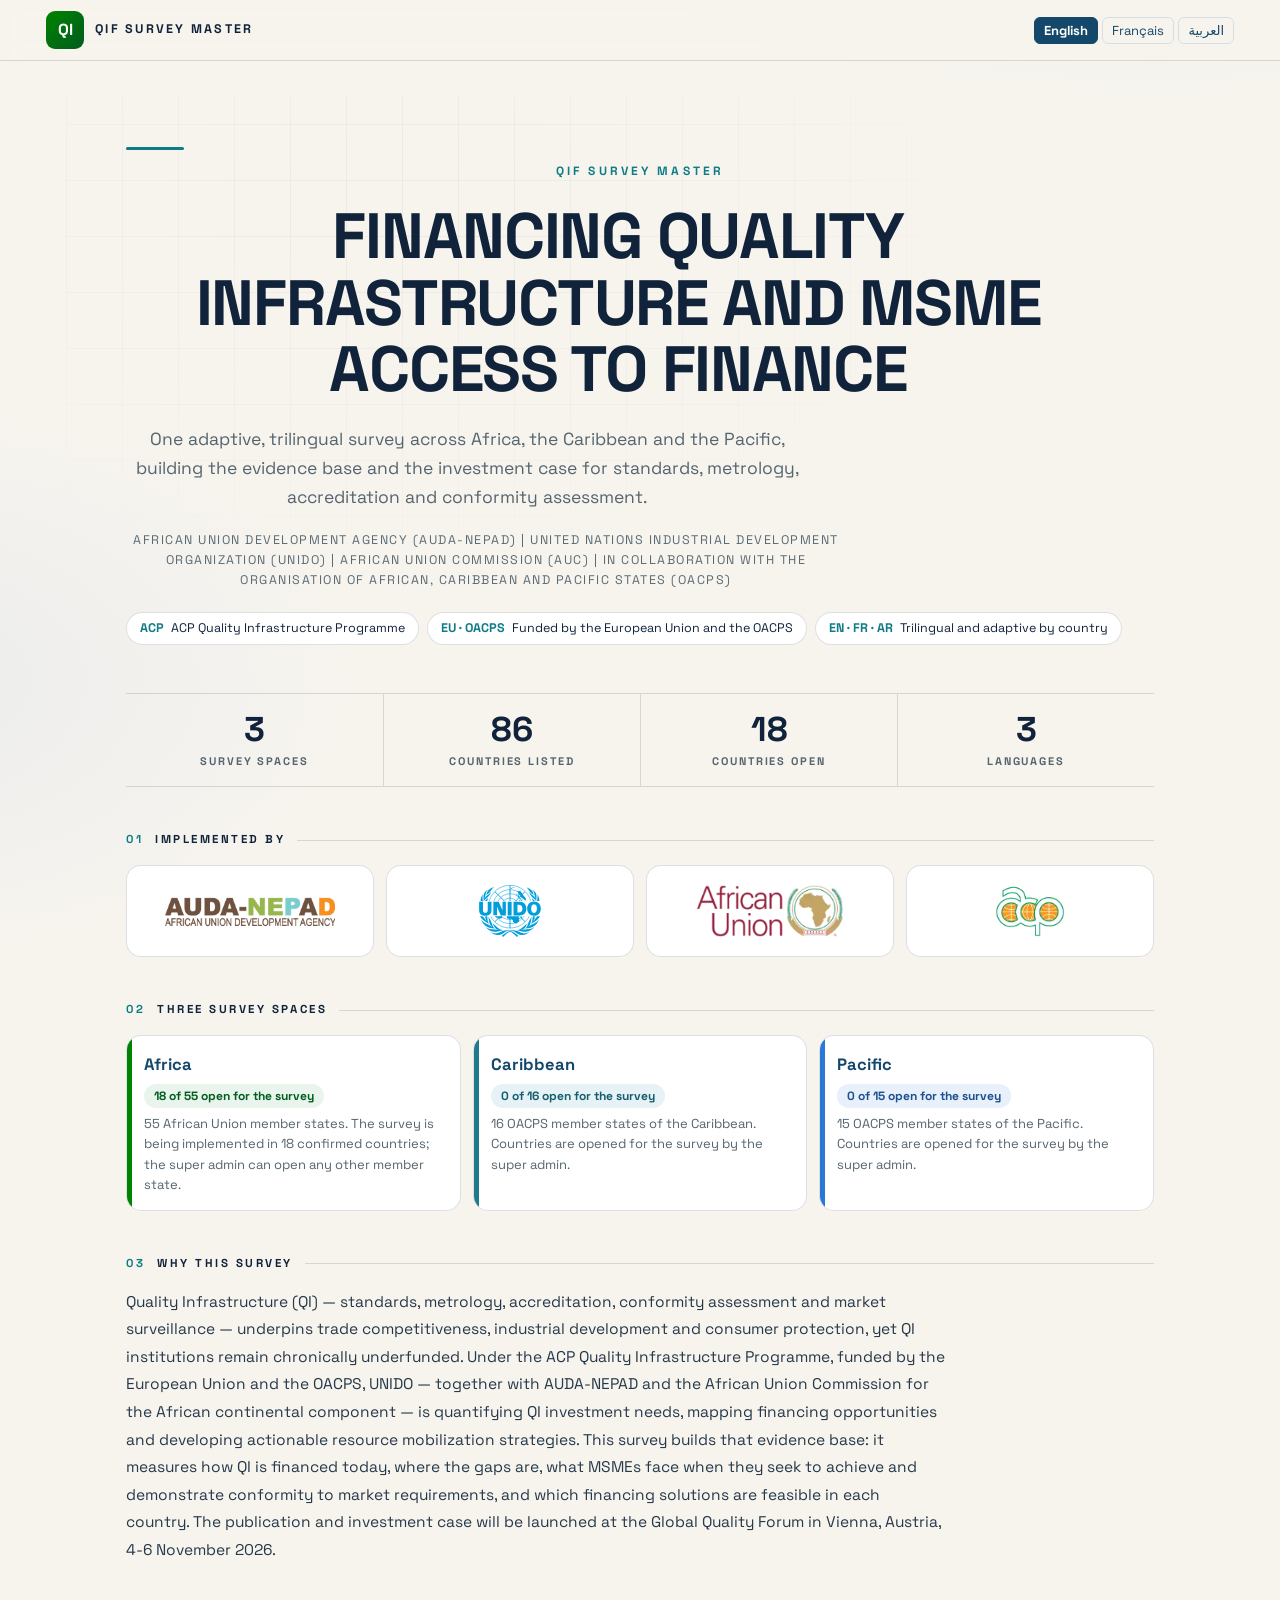
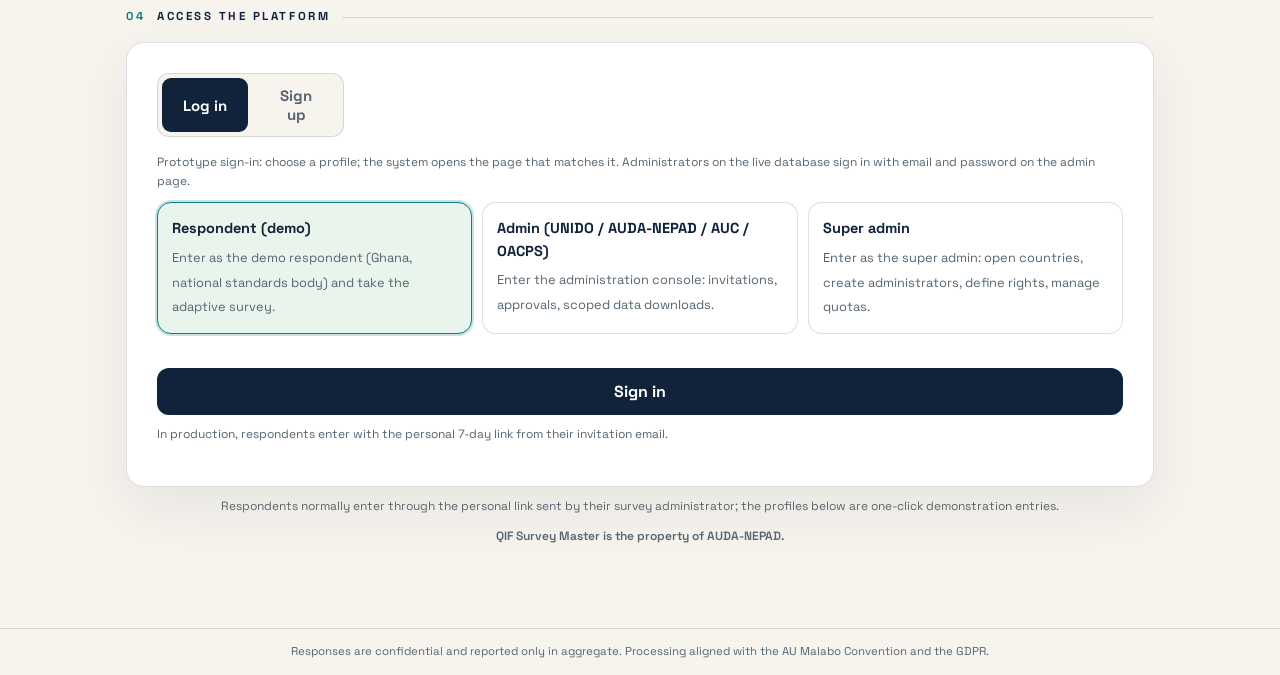
==== commit 02d7f41e: "v3.2: redesigned landing (editorial style, Space Grotesk), official logo files incl. clean AUDA-NEPA" ====
--- a/index.html
+++ b/index.html
@@ -16,93 +16,128 @@
 <meta property="og:description" content="Survey on Financing Quality Infrastructure and MSME Access to Finance. AUDA-NEPAD | UNIDO | AUC | OACPS.">
 <meta property="og:url" content="https://qif-au-survey.netlify.app/">
 <link rel="icon" href="favicon.svg" type="image/svg+xml">
+<link rel="preconnect" href="https://fonts.googleapis.com">
+<link rel="preconnect" href="https://fonts.gstatic.com" crossorigin>
+<link href="https://fonts.googleapis.com/css2?family=Space+Grotesk:wght@400;500;700&display=swap" rel="stylesheet">
 <link rel="stylesheet" href="main.css">
 <style>
-/* v3.1 landing: editorial blueprint restyle (this page only; main.css untouched) */
-#main, .gate{--cream:#F6F3EC;--ink:#12263A;--hair:rgba(18,38,58,.15);--mut:#51606D;--nv:#14486B;--tl:#0E7C86;--bl:#2E6FDB;--gn:#1E7D5A}
-.gate{min-height:100vh;background:radial-gradient(1100px 560px at 88% -8%,rgba(14,124,134,.10),transparent 60%),radial-gradient(900px 520px at -8% 34%,rgba(46,111,219,.07),transparent 55%),#F6F3EC}
-.gatetop{position:sticky;top:0;z-index:60;display:flex;justify-content:space-between;align-items:center;padding:12px clamp(16px,4vw,44px);background:rgba(246,243,236,.86);backdrop-filter:blur(10px);-webkit-backdrop-filter:blur(10px);border-bottom:1px solid var(--hair)}
+/* ---- v3.2 landing (this page only; collision-free lp- classes) ---- */
+.gate{--cream:#F7F4EE;--ink:#10233A;--hair:rgba(16,35,58,.14);--mut:#55646F;--nv:#14486B;--tl:#0E7C86;--gn:#1E7D5A;--bl:#2E6FDB;
+  min-height:100vh;background:
+  radial-gradient(1100px 540px at 90% -10%,rgba(14,124,134,.09),transparent 62%),
+  radial-gradient(900px 520px at -10% 30%,rgba(46,111,219,.06),transparent 55%),#F7F4EE;
+  font-family:"Space Grotesk","Segoe UI",system-ui,-apple-system,"Helvetica Neue",Arial,sans-serif}
+.gatetop{position:sticky;top:0;z-index:60;display:flex;justify-content:space-between;align-items:center;gap:14px;
+  padding:11px clamp(16px,4vw,46px);background:rgba(247,244,238,.88);backdrop-filter:blur(10px);-webkit-backdrop-filter:blur(10px);border-bottom:1px solid var(--hair)}
+.lp-brand{display:flex;align-items:center;gap:11px;min-width:0}
+.lp-brand .lp-name{font-size:12.5px;font-weight:700;letter-spacing:.18em;text-transform:uppercase;color:var(--ink);white-space:nowrap;overflow:hidden;text-overflow:ellipsis}
 .gatemain{display:block;padding:0}
-.gatecard.wide{max-width:1100px;margin:0 auto;background:transparent;border:0;box-shadow:none;border-radius:0;padding:clamp(22px,4.5vw,54px) clamp(16px,4vw,44px) 60px}
-.mastername{font-size:12px;font-weight:800;letter-spacing:.24em;text-transform:uppercase;color:var(--tl)}
-#g-title{font-size:clamp(2.3rem,6.4vw,4.7rem);line-height:1.02;letter-spacing:-.022em;text-transform:uppercase;font-weight:800;color:var(--ink);margin:.28em 0 .3em;max-width:22ch}
-html[dir="rtl"] #g-title{letter-spacing:0;line-height:1.18;text-transform:none}
-.partners{font-size:12.5px;letter-spacing:.13em;text-transform:uppercase;color:var(--mut);margin:0 0 14px}
-.chips{display:flex;flex-wrap:wrap;gap:8px;margin:0 0 30px}
-.chips span{border:1px solid var(--hair);background:#fff;border-radius:999px;padding:6px 13px;font-size:12.5px;color:var(--ink)}
-.chips span b{color:var(--tl);font-weight:800;margin-inline-end:6px}
-.rule{height:1px;background:var(--hair);border:0;margin:0 0 26px}
-.seclab{font-size:11.5px;font-weight:800;letter-spacing:.22em;text-transform:uppercase;color:var(--mut);margin:26px 0 12px;display:flex;align-items:center;gap:10px}
+.gatecard.wide{max-width:1120px;margin:0 auto;background:transparent;border:0;box-shadow:none;border-radius:0;padding:clamp(26px,5vw,64px) clamp(16px,4vw,46px) 70px}
+
+/* hero */
+.lp-hero{position:relative;padding:clamp(8px,2vw,22px) 0 clamp(26px,3.5vw,40px)}
+.lp-hero::before{content:"";position:absolute;inset:-30px -60px 0;pointer-events:none;
+  background:repeating-linear-gradient(90deg,var(--hair) 0 1px,transparent 1px 56px),repeating-linear-gradient(0deg,var(--hair) 0 1px,transparent 1px 56px);
+  opacity:.35;-webkit-mask-image:radial-gradient(75% 90% at 30% 20%,#000 0%,transparent 78%);mask-image:radial-gradient(75% 90% at 30% 20%,#000 0%,transparent 78%)}
+.lp-kick{position:relative;font-size:12px;font-weight:700;letter-spacing:.26em;text-transform:uppercase;color:var(--tl)}
+.lp-kick::before{content:"";display:block;width:58px;height:3px;background:var(--tl);border-radius:2px;margin:0 0 12px}
+#g-title{position:relative;font-size:clamp(2rem,5.4vw,4rem);line-height:1.04;letter-spacing:-.02em;text-transform:uppercase;font-weight:700;color:var(--ink);margin:.35em 0 .35em;max-width:24ch}
+html[dir="rtl"] #g-title{letter-spacing:0;line-height:1.22;text-transform:none}
+.lp-lede{position:relative;font-size:clamp(15px,1.6vw,17.5px);line-height:1.65;color:var(--mut);max-width:62ch;margin:0 0 18px}
+.partners{position:relative;font-size:11.5px;letter-spacing:.12em;text-transform:uppercase;color:var(--mut);line-height:1.8;margin:0 0 16px;max-width:90ch}
+.lp-chips{position:relative;display:flex;flex-wrap:wrap;gap:8px}
+.lp-chips span{border:1px solid var(--hair);background:#fff;border-radius:999px;padding:6px 13px;font-size:12.5px;color:var(--ink)}
+.lp-chips span b{color:var(--tl);font-weight:700;margin-inline-end:7px}
+
+/* stats strip */
+.lp-stats{display:grid;grid-template-columns:repeat(auto-fit,minmax(150px,1fr));border-block:1px solid var(--hair);margin:8px 0 10px}
+.lp-stat{padding:18px 6px 16px;text-align:center}
+.lp-stat+.lp-stat{border-inline-start:1px solid var(--hair)}
+.lp-stat b{display:block;font-size:clamp(1.6rem,3vw,2.15rem);font-weight:700;color:var(--ink);line-height:1}
+.lp-stat span{display:block;margin-top:7px;font-size:11px;font-weight:700;letter-spacing:.18em;text-transform:uppercase;color:var(--mut)}
+@media (max-width:640px){.lp-stats{grid-template-columns:1fr 1fr}.lp-stat:nth-child(3){border-inline-start:0}.lp-stat:nth-child(n+3){border-top:1px solid var(--hair)}}
+
+/* section labels */
+.seclab{display:flex;align-items:center;gap:12px;margin:44px 0 16px;font-size:11.5px;font-weight:700;letter-spacing:.22em;text-transform:uppercase;color:var(--ink)}
+.seclab i{font-style:normal;color:var(--tl)}
 .seclab::after{content:"";flex:1;height:1px;background:var(--hair)}
-.plogos{display:grid;grid-template-columns:repeat(auto-fit,minmax(170px,1fr));gap:10px;margin:0 0 8px}
-.plogo{display:flex;align-items:center;justify-content:center;background:#fff;border:1px solid var(--hair);border-radius:14px;min-height:78px;padding:14px 18px;transition:transform .25s ease,box-shadow .25s ease}
-.plogo:hover{transform:translateY(-2px);box-shadow:0 10px 26px rgba(18,38,58,.08)}
-.plogo img{max-height:46px;max-width:100%;width:auto;height:auto;display:block}
-.plogo i{display:none;font-style:normal;font-weight:700;color:var(--nv);font-size:13.5px;text-align:center;letter-spacing:.04em}
-.plogo.txt i{display:block}
-.spaces{display:grid;grid-template-columns:repeat(auto-fit,minmax(235px,1fr));gap:12px;margin:0}
-.space{position:relative;overflow:hidden;background:#fff;border:1px solid var(--hair);border-radius:16px;padding:18px 18px 16px;transition:transform .25s ease,box-shadow .25s ease}
-.space::before{content:"";position:absolute;top:0;left:0;right:0;height:3px;background:var(--nv)}
-.space.africa::before{background:var(--gn)}.space.caribbean::before{background:var(--tl)}.space.pacific::before{background:var(--bl)}
-.space:hover{transform:translateY(-3px);box-shadow:0 14px 34px rgba(18,38,58,.09)}
-.space b{display:block;font-size:1.06rem;color:var(--ink)}
-.space .cnt{display:inline-block;margin:9px 0 8px;font-size:12px;font-weight:700;border:1px solid var(--hair);border-radius:999px;padding:3px 10px;color:var(--ink);background:var(--cream)}
-.space.africa .cnt{color:var(--gn)}.space.caribbean .cnt{color:var(--tl)}.space.pacific .cnt{color:var(--bl)}
-.space .sub{display:block;color:var(--mut);font-size:13px;line-height:1.5}
-.objbox{border:0;border-block:1px solid var(--hair);border-radius:0;background:transparent;padding:26px 0;margin:34px 0 30px}
-.objbox h2{font-size:12px;font-weight:800;letter-spacing:.22em;text-transform:uppercase;color:var(--tl);margin:0 0 10px}
-.objbox p{color:#243746;line-height:1.72;font-size:15px;max-width:78ch;margin:0}
-.gatebox{background:#fff;border:1px solid var(--hair);border-radius:18px;padding:clamp(16px,3vw,30px);box-shadow:0 20px 55px rgba(18,38,58,.07)}
+
+/* logos */
+.lp-logos{display:grid;grid-template-columns:repeat(auto-fit,minmax(180px,1fr));gap:12px}
+.lp-logo{display:flex;align-items:center;justify-content:center;background:#fff;border:1px solid var(--hair);border-radius:15px;min-height:92px;padding:16px 20px;transition:transform .22s ease,box-shadow .22s ease}
+.lp-logo:hover{transform:translateY(-2px);box-shadow:0 12px 30px rgba(16,35,58,.08)}
+.lp-logo img{max-height:52px;max-width:100%;width:auto;height:auto;display:block}
+.lp-logo i{display:none;font-style:normal;font-weight:700;color:var(--nv);font-size:13.5px;text-align:center;letter-spacing:.05em}
+.lp-logo.txt i{display:block}
+
+/* spaces (base card from main.css; refinements) */
+.spaces{margin:0}
+.space{border-radius:15px;border-color:var(--hair);padding:16px 17px 15px;transition:transform .22s ease,box-shadow .22s ease}
+.space:hover{transform:translateY(-3px);box-shadow:0 14px 34px rgba(16,35,58,.09)}
+.space .sub{color:var(--mut);font-size:13px;line-height:1.55}
+
+/* objectives */
+.objbox{border:0;background:transparent;padding:0;margin:0}
+.objbox p{color:#26394A;line-height:1.78;font-size:15.5px;max-width:82ch;margin:0}
+
+/* access */
+.gatebox{background:#fff;border:1px solid var(--hair);border-radius:18px;padding:clamp(16px,3vw,30px);box-shadow:0 22px 60px rgba(16,35,58,.07)}
 .gatetabs{display:flex;gap:6px;border:1px solid var(--hair);background:var(--cream);border-radius:12px;padding:4px;width:max-content;max-width:100%;margin:0 0 16px}
-.gatetabs button{border:0;background:transparent;border-radius:9px;padding:8px 18px;font-weight:700;color:var(--mut);cursor:pointer}
+.gatetabs button{border:0;background:transparent;border-radius:9px;padding:8px 18px;font-weight:700;color:var(--mut);cursor:pointer;font-family:inherit}
 .gatetabs button[aria-selected="true"]{background:var(--ink);color:#fff}
 .rolepick{display:grid;grid-template-columns:repeat(auto-fit,minmax(215px,1fr));gap:10px;margin:12px 0 16px}
 .rolecard{border:1px solid var(--hair);border-radius:14px;background:#fff;padding:14px;cursor:pointer;transition:border-color .2s,box-shadow .2s,transform .2s}
-.rolecard:hover{transform:translateY(-2px);box-shadow:0 10px 24px rgba(18,38,58,.07)}
+.rolecard:hover{transform:translateY(-2px);box-shadow:0 10px 24px rgba(16,35,58,.07)}
 .rolecard.sel{border-color:var(--tl);box-shadow:0 0 0 2px rgba(14,124,134,.22)}
 .rolecard b{display:block;color:var(--ink);margin-bottom:5px}
 .rolecard span{color:var(--mut);font-size:12.8px;line-height:1.45}
-.gatebtn{background:var(--ink);border:0;border-radius:12px;color:#fff;font-weight:800;padding:13px 26px;cursor:pointer;transition:background .2s,transform .15s}
+.gatebtn{background:var(--ink);border:0;border-radius:12px;color:#fff;font-weight:700;padding:13px 26px;cursor:pointer;font-family:inherit;transition:background .2s,transform .15s}
 .gatebtn:hover{background:var(--nv);transform:translateY(-1px)}
 .gatehint{color:var(--mut)}
 .gatefoot{border-top:1px solid var(--hair);color:var(--mut)}
+
+/* reveal */
 .rv{opacity:0;transform:translateY(16px);transition:opacity .55s ease,transform .55s ease}
 .rv.in{opacity:1;transform:none}
-@media (prefers-reduced-motion: reduce){.rv{opacity:1;transform:none;transition:none}.space,.plogo,.rolecard,.gatebtn{transition:none}}
+@media (prefers-reduced-motion: reduce){.rv{opacity:1;transform:none;transition:none}.space,.lp-logo,.rolecard,.gatebtn{transition:none}}
 </style>
 </head>
 <body>
 <div class="gate">
   <div class="gatetop">
-    <span class="mark">QI</span>
+    <div class="lp-brand"><span class="mark">QI</span><span class="lp-name" id="lp-name"></span></div>
     <div class="langs" role="group" aria-label="Language" id="langs" style="margin:0"></div>
   </div>
   <main class="gatemain" id="main">
     <div class="gatecard wide">
-      <section class="hero rv in">
-        <div class="mastername" id="g-app"></div>
+      <section class="lp-hero rv in">
+        <div class="lp-kick" id="g-app"></div>
         <h1 id="g-title"></h1>
+        <p class="lp-lede" id="g-lede"></p>
         <p class="partners" id="g-partners"></p>
-        <div class="chips" id="chips"></div>
+        <div class="lp-chips" id="chips"></div>
       </section>
-      <div class="rule" aria-hidden="true"></div>
+
+      <section class="lp-stats rv" id="lp-stats" aria-label="Key figures"></section>
 
       <section class="rv">
-        <div class="seclab" id="g-impl"></div>
-        <div class="plogos" id="plogos"></div>
+        <div class="seclab"><i>01</i><span id="g-impl"></span></div>
+        <div class="lp-logos" id="plogos"></div>
       </section>
 
       <section class="rv">
-        <div class="seclab" id="g-spl"></div>
+        <div class="seclab"><i>02</i><span id="g-spl"></span></div>
         <div class="spaces" id="spaces"></div>
       </section>
 
-      <div class="objbox rv">
-        <h2 id="obj-t"></h2>
+      <section class="objbox rv">
+        <div class="seclab"><i>03</i><span id="obj-t"></span></div>
         <p id="obj-b"></p>
-      </div>
-
-      <div class="gatebox rv">
+      </section>
+
+      <section class="rv">
+        <div class="seclab"><i>04</i><span id="g-acc"></span></div>
+        <div class="gatebox">
         <div class="gatetabs" role="tablist">
           <button type="button" id="tab-login" role="tab" aria-selected="true"></button>
           <button type="button" id="tab-signup" role="tab" aria-selected="false"></button>
@@ -148,7 +183,8 @@
           <div class="gatemsg" id="m-signup"></div>
           <div class="issued" id="issued" style="display:none"></div>
         </form>
-      </div>
+        </div>
+      </section>
       <p class="gatehint" id="g-proto"></p>
       <p class="gatehint" id="g-owner" style="margin-top:4px;font-weight:600"></p>
     </div>
@@ -170,7 +206,6 @@
 <script src="i18n.js"></script>
 <script src="common.js"></script>
 <script src="countries.js"></script>
-<script src="logos.js"></script>
 <script src="bank_part1.js"></script>
 <script src="db.js"></script>
 <script src="access.js"></script>
@@ -216,8 +251,19 @@
   closedTag:{ en:"not yet open", fr:"pas encore ouvert", ar:"غير مفتوح بعد" }
 };
 
+var HERO = {
+  title:{ en:"Financing Quality Infrastructure and MSME Access to Finance",
+          fr:"Financer l'infrastructure de la qualité et l'accès des MPME au financement",
+          ar:"تمويل البنية التحتية للجودة ووصول المنشآت الصغرى والصغيرة والمتوسطة إلى التمويل" },
+  lede:{ en:"One adaptive, trilingual survey across Africa, the Caribbean and the Pacific, building the evidence base and the investment case for standards, metrology, accreditation and conformity assessment.",
+         fr:"Une enquête adaptative et trilingue à travers l'Afrique, les Caraïbes et le Pacifique, qui construit la base factuelle et le dossier d'investissement pour la normalisation, la métrologie, l'accréditation et l'évaluation de la conformité.",
+         ar:"استبيان تكيفي ثلاثي اللغات عبر أفريقيا والكاريبي والمحيط الهادئ، يبني قاعدة الأدلة وملف الاستثمار للمواصفات والمترولوجيا والاعتماد وتقييم المطابقة." }
+};
+
+document.getElementById("lp-name").textContent = T(I.product.name);
 document.getElementById("g-app").textContent = T(I.product.name);
-document.getElementById("g-title").textContent = T(I.hero.title);
+document.getElementById("g-title").textContent = T(HERO.title);
+document.getElementById("g-lede").textContent = T(HERO.lede);
 document.getElementById("g-partners").textContent = T(I.partners);
 document.getElementById("g-proto").textContent = T(GATE.proto);
 document.getElementById("g-owner").textContent = T(I.product.owner);
@@ -231,10 +277,15 @@
   if (b.getAttribute("aria-pressed") === "true") { b.style.background = "var(--navy)"; b.style.color = "#fff"; b.style.borderColor = "var(--navy)"; }
 });
 
-// Partner logos: embedded official marks (logos.js), wordmark fallback.
+// Section labels, chips, stats.
 var LBL = {
   impl:{ en:"Implemented by", fr:"Mis en œuvre par", ar:"الجهات المنفِّذة" },
   spl:{ en:"Three survey spaces", fr:"Trois espaces d'enquête", ar:"ثلاثة فضاءات للاستبيان" },
+  acc:{ en:"Access the platform", fr:"Accéder à la plateforme", ar:"الوصول إلى المنصة" },
+  stSpaces:{ en:"Survey spaces", fr:"Espaces d'enquête", ar:"فضاءات الاستبيان" },
+  stCountries:{ en:"Countries listed", fr:"Pays répertoriés", ar:"بلدان مدرجة" },
+  stOpen:{ en:"Countries open", fr:"Pays ouverts", ar:"بلدان مفتوحة" },
+  stLang:{ en:"Languages", fr:"Langues", ar:"لغات" },
   chips:[
     { b:"ACP", t:{ en:"ACP Quality Infrastructure Programme", fr:"Programme ACP pour l'infrastructure de la qualité", ar:"برنامج البنية التحتية للجودة لدول أفريقيا والكاريبي والمحيط الهادئ" } },
     { b:"EU · OACPS", t:{ en:"Funded by the European Union and the OACPS", fr:"Financé par l'Union européenne et l'OEACP", ar:"بتمويل من الاتحاد الأوروبي ومنظمة الأواكبس" } },
@@ -243,24 +294,28 @@
 };
 document.getElementById("g-impl").textContent = T(LBL.impl);
 document.getElementById("g-spl").textContent = T(LBL.spl);
+document.getElementById("g-acc").textContent = T(LBL.acc);
 document.getElementById("chips").innerHTML = LBL.chips.map(function(c){
   return "<span><b>" + esc(c.b) + "</b>" + esc(T(c.t)) + "</span>";
 }).join("");
-var LOGOS = [["auda","AUDA-NEPAD"],["unido","UNIDO"],["auc","African Union Commission"],["oacps","OACPS"]];
+function paintStats(openCount){
+  var tiles = [
+    ["3", LBL.stSpaces],
+    [String(QI_COUNTRIES.length), LBL.stCountries],
+    [String(openCount), LBL.stOpen],
+    ["3", LBL.stLang]
+  ];
+  document.getElementById("lp-stats").innerHTML = tiles.map(function(t){
+    return '<div class="lp-stat"><b>' + t[0] + "</b><span>" + esc(T(t[1])) + "</span></div>";
+  }).join("");
+}
+
+// Partner logos: official marks served from this site, wordmark fallback.
+var LOGOS = [["auda-nepad.png","AUDA-NEPAD"],["unido.svg","UNIDO"],["auc.webp","African Union Commission"],["oacps.webp","OACPS"]];
 document.getElementById("plogos").innerHTML = LOGOS.map(function(l){
-  var src = (window.QI_LOGOS || {})[l[0]];
-  return '<span class="plogo' + (src ? "" : " txt") + '">' +
-    (src ? '<img src="' + src + '" alt="' + l[1] + '" loading="lazy">' : "") + "<i>" + l[1] + "</i></span>";
+  return '<span class="lp-logo"><img src="' + l[0] + '" alt="' + l[1] + '" loading="lazy" ' +
+    'onerror="this.parentNode.classList.add(\'txt\');this.remove()"><i>' + l[1] + '</i></span>';
 }).join("");
-// Reveal on scroll.
-(function(){
-  var els = document.querySelectorAll(".rv");
-  if (!("IntersectionObserver" in window)) { els.forEach(function(n){ n.classList.add("in"); }); return; }
-  var io = new IntersectionObserver(function(es){
-    es.forEach(function(e){ if (e.isIntersecting) { e.target.classList.add("in"); io.unobserve(e.target); } });
-  }, { threshold: 0.1 });
-  els.forEach(function(n){ io.observe(n); });
-})();
 
 // Three survey spaces with live open-country counts.
 var REG = [["africa"],["caribbean"],["pacific"]];
@@ -275,9 +330,15 @@
       '<span class="sub">' + esc(T(I.regions[reg + "Sub"])) + '</span></div>';
   }).join("");
 }
-paintSpaces(QI_COUNTRIES.reduce(function(m, c){ m[c.iso3] = c.w1; return m; }, {}));
+function openTotal(statusMap){
+  return QI_COUNTRIES.filter(function(c){ return statusMap[c.iso3]; }).length;
+}
+var w1map = QI_COUNTRIES.reduce(function(m, c){ m[c.iso3] = c.w1; return m; }, {});
+paintSpaces(w1map);
+paintStats(openTotal(w1map));
 QIDB.countryStatus().then(function(st){
   paintSpaces(st);
+  paintStats(openTotal(st));
   paintCountrySelect(st);
 });
 
@@ -419,6 +480,16 @@
     m.textContent = T(r.reason === "quota" ? GATE.pendingQuota : GATE.pendingWave);
   }
 });
+
+// Reveal on scroll.
+(function(){
+  var els = document.querySelectorAll(".rv");
+  if (!("IntersectionObserver" in window)) { els.forEach(function(n){ n.classList.add("in"); }); return; }
+  var io = new IntersectionObserver(function(es){
+    es.forEach(function(e){ if (e.isIntersecting) { e.target.classList.add("in"); io.unobserve(e.target); } });
+  }, { threshold: 0.1 });
+  els.forEach(function(n){ io.observe(n); });
+})();
 document.title = T(I.product.name) + " · " + T(I.siteTitle);
 </script>
 </body>
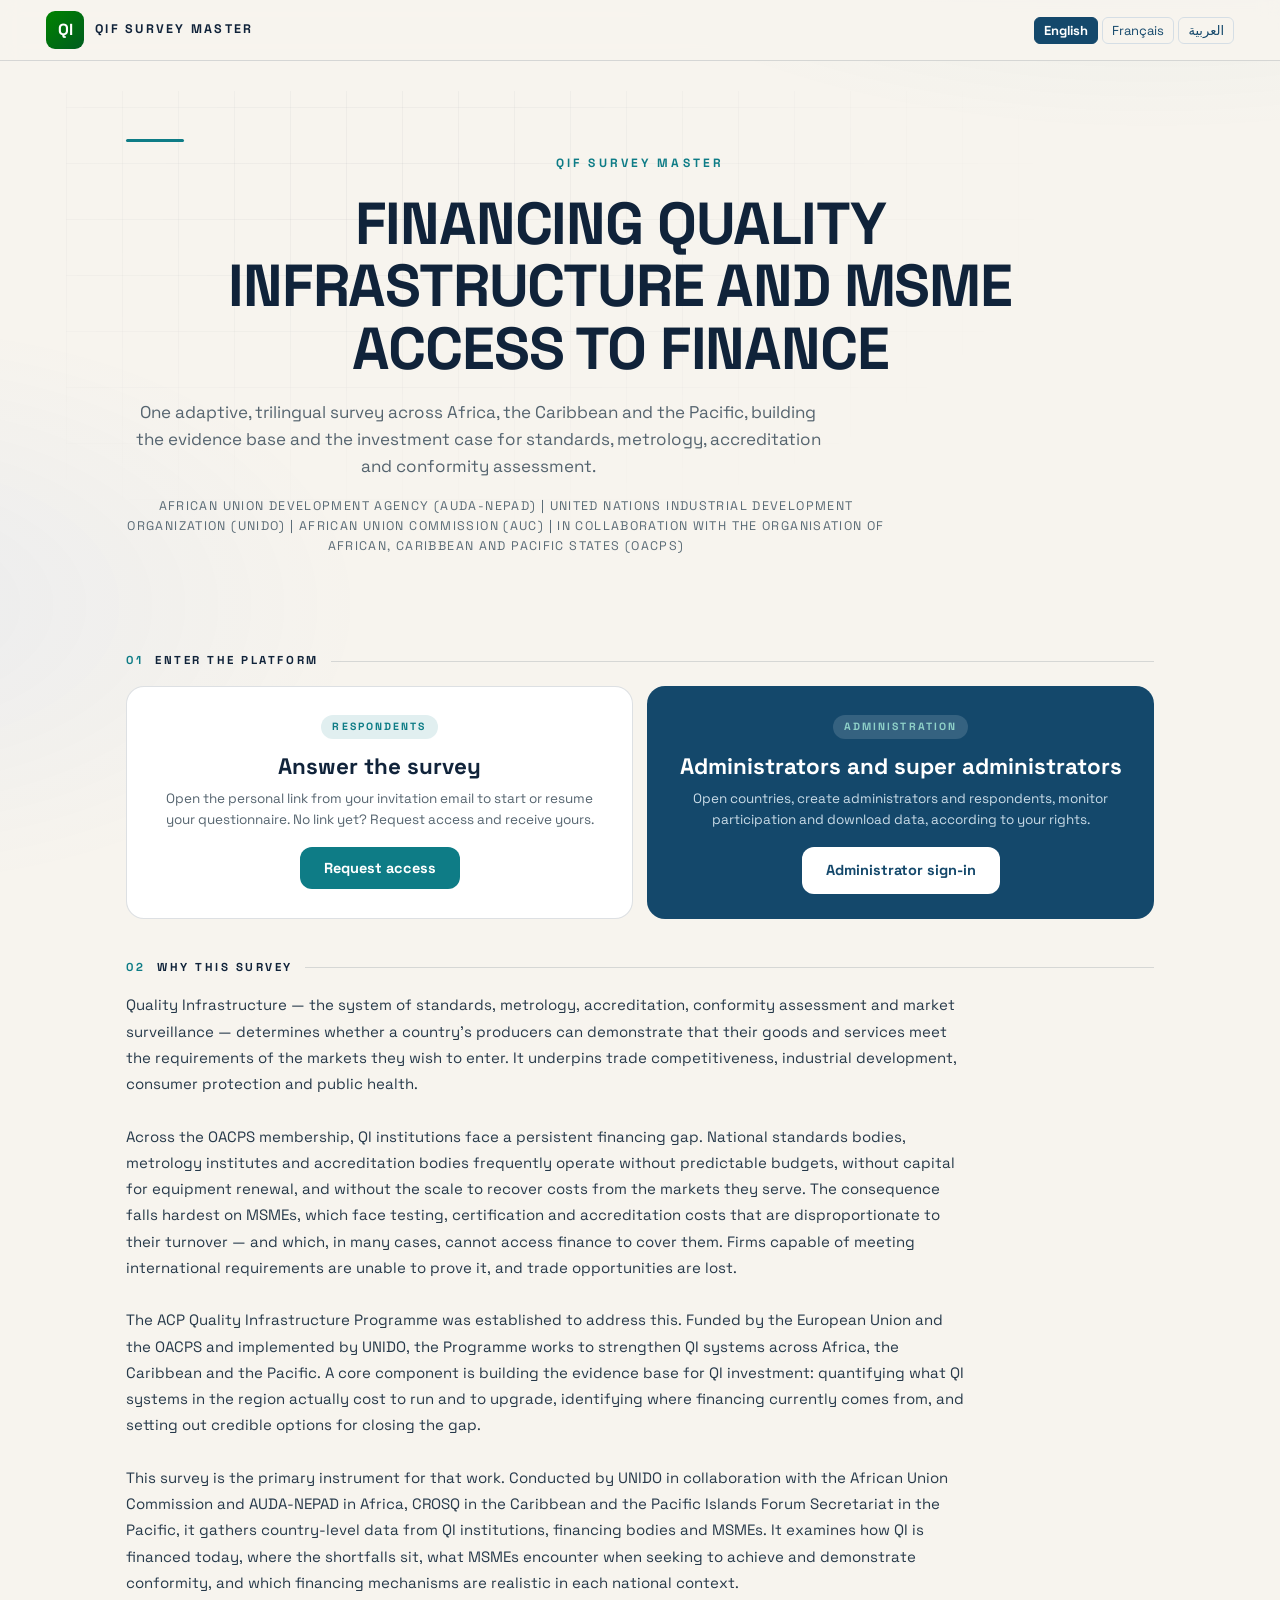
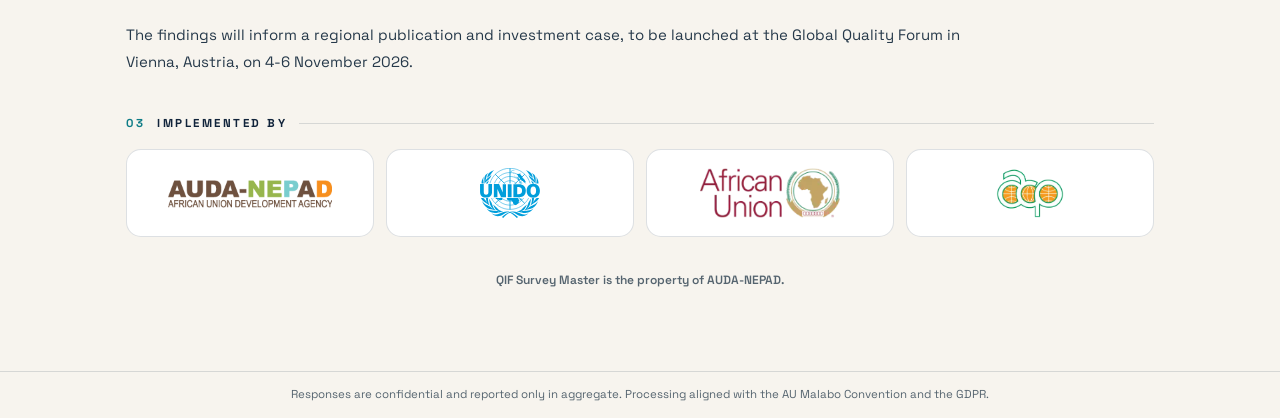
==== commit d5623055: "v3.3: new survey introduction (EN/FR/AR), partner locations (UNIDO/EIB/WB), simplified landing, exit" ====
--- a/index.html
+++ b/index.html
@@ -7,21 +7,21 @@
 <meta name="description" content="QIF Survey Master, the AUDA-NEPAD survey platform. Survey on Financing Quality Infrastructure and MSME Access to Finance, run by AUDA-NEPAD, UNIDO and the African Union Commission in collaboration with the OACPS across Africa, the Caribbean and the Pacific.">
 <meta name="keywords" content="quality infrastructure, QI financing, MSME, AUDA-NEPAD, UNIDO, African Union, OACPS, survey, standards, metrology, accreditation">
 <meta name="robots" content="index,follow">
-<link rel="canonical" href="https://qif-au-survey.netlify.app/index.html">
-<link rel="alternate" hreflang="en" href="https://qif-au-survey.netlify.app/index.html?lang=en">
-<link rel="alternate" hreflang="fr" href="https://qif-au-survey.netlify.app/index.html?lang=fr">
-<link rel="alternate" hreflang="ar" href="https://qif-au-survey.netlify.app/index.html?lang=ar">
+<link rel="canonical" href="https://auda-nepad-survey.org/index.html">
+<link rel="alternate" hreflang="en" href="https://auda-nepad-survey.org/index.html?lang=en">
+<link rel="alternate" hreflang="fr" href="https://auda-nepad-survey.org/index.html?lang=fr">
+<link rel="alternate" hreflang="ar" href="https://auda-nepad-survey.org/index.html?lang=ar">
 <meta property="og:type" content="website">
 <meta property="og:title" content="QIF Survey Master">
 <meta property="og:description" content="Survey on Financing Quality Infrastructure and MSME Access to Finance. AUDA-NEPAD | UNIDO | AUC | OACPS.">
-<meta property="og:url" content="https://qif-au-survey.netlify.app/">
+<meta property="og:url" content="https://auda-nepad-survey.org/">
 <link rel="icon" href="favicon.svg" type="image/svg+xml">
 <link rel="preconnect" href="https://fonts.googleapis.com">
 <link rel="preconnect" href="https://fonts.gstatic.com" crossorigin>
 <link href="https://fonts.googleapis.com/css2?family=Space+Grotesk:wght@400;500;700&display=swap" rel="stylesheet">
 <link rel="stylesheet" href="main.css">
 <style>
-/* ---- v3.2 landing (this page only; collision-free lp- classes) ---- */
+/* ---- v3.3 landing: simplified, direct (collision-free lp- classes) ---- */
 .gate{--cream:#F7F4EE;--ink:#10233A;--hair:rgba(16,35,58,.14);--mut:#55646F;--nv:#14486B;--tl:#0E7C86;--gn:#1E7D5A;--bl:#2E6FDB;
   min-height:100vh;background:
   radial-gradient(1100px 540px at 90% -10%,rgba(14,124,134,.09),transparent 62%),
@@ -32,74 +32,66 @@
 .lp-brand{display:flex;align-items:center;gap:11px;min-width:0}
 .lp-brand .lp-name{font-size:12.5px;font-weight:700;letter-spacing:.18em;text-transform:uppercase;color:var(--ink);white-space:nowrap;overflow:hidden;text-overflow:ellipsis}
 .gatemain{display:block;padding:0}
-.gatecard.wide{max-width:1120px;margin:0 auto;background:transparent;border:0;box-shadow:none;border-radius:0;padding:clamp(26px,5vw,64px) clamp(16px,4vw,46px) 70px}
+.gatecard.wide{max-width:1120px;margin:0 auto;background:transparent;border:0;box-shadow:none;border-radius:0;padding:clamp(26px,5vw,60px) clamp(16px,4vw,46px) 70px}
 
 /* hero */
-.lp-hero{position:relative;padding:clamp(8px,2vw,22px) 0 clamp(26px,3.5vw,40px)}
+.lp-hero{position:relative;padding:clamp(6px,1.6vw,18px) 0 clamp(22px,3vw,34px)}
 .lp-hero::before{content:"";position:absolute;inset:-30px -60px 0;pointer-events:none;
   background:repeating-linear-gradient(90deg,var(--hair) 0 1px,transparent 1px 56px),repeating-linear-gradient(0deg,var(--hair) 0 1px,transparent 1px 56px);
   opacity:.35;-webkit-mask-image:radial-gradient(75% 90% at 30% 20%,#000 0%,transparent 78%);mask-image:radial-gradient(75% 90% at 30% 20%,#000 0%,transparent 78%)}
 .lp-kick{position:relative;font-size:12px;font-weight:700;letter-spacing:.26em;text-transform:uppercase;color:var(--tl)}
 .lp-kick::before{content:"";display:block;width:58px;height:3px;background:var(--tl);border-radius:2px;margin:0 0 12px}
-#g-title{position:relative;font-size:clamp(2rem,5.4vw,4rem);line-height:1.04;letter-spacing:-.02em;text-transform:uppercase;font-weight:700;color:var(--ink);margin:.35em 0 .35em;max-width:24ch}
+#g-title{position:relative;font-size:clamp(1.9rem,5vw,3.7rem);line-height:1.05;letter-spacing:-.02em;text-transform:uppercase;font-weight:700;color:var(--ink);margin:.35em 0 .32em;max-width:26ch}
 html[dir="rtl"] #g-title{letter-spacing:0;line-height:1.22;text-transform:none}
-.lp-lede{position:relative;font-size:clamp(15px,1.6vw,17.5px);line-height:1.65;color:var(--mut);max-width:62ch;margin:0 0 18px}
-.partners{position:relative;font-size:11.5px;letter-spacing:.12em;text-transform:uppercase;color:var(--mut);line-height:1.8;margin:0 0 16px;max-width:90ch}
-.lp-chips{position:relative;display:flex;flex-wrap:wrap;gap:8px}
-.lp-chips span{border:1px solid var(--hair);background:#fff;border-radius:999px;padding:6px 13px;font-size:12.5px;color:var(--ink)}
-.lp-chips span b{color:var(--tl);font-weight:700;margin-inline-end:7px}
-
-/* stats strip */
-.lp-stats{display:grid;grid-template-columns:repeat(auto-fit,minmax(150px,1fr));border-block:1px solid var(--hair);margin:8px 0 10px}
-.lp-stat{padding:18px 6px 16px;text-align:center}
-.lp-stat+.lp-stat{border-inline-start:1px solid var(--hair)}
-.lp-stat b{display:block;font-size:clamp(1.6rem,3vw,2.15rem);font-weight:700;color:var(--ink);line-height:1}
-.lp-stat span{display:block;margin-top:7px;font-size:11px;font-weight:700;letter-spacing:.18em;text-transform:uppercase;color:var(--mut)}
-@media (max-width:640px){.lp-stats{grid-template-columns:1fr 1fr}.lp-stat:nth-child(3){border-inline-start:0}.lp-stat:nth-child(n+3){border-top:1px solid var(--hair)}}
+.lp-lede{position:relative;font-size:clamp(15px,1.6vw,17px);line-height:1.6;color:var(--mut);max-width:64ch;margin:0 0 16px}
+.partners{position:relative;font-size:11px;letter-spacing:.11em;text-transform:uppercase;color:var(--mut);line-height:1.8;margin:0;max-width:95ch}
 
 /* section labels */
-.seclab{display:flex;align-items:center;gap:12px;margin:44px 0 16px;font-size:11.5px;font-weight:700;letter-spacing:.22em;text-transform:uppercase;color:var(--ink)}
+.seclab{display:flex;align-items:center;gap:12px;margin:40px 0 16px;font-size:11.5px;font-weight:700;letter-spacing:.22em;text-transform:uppercase;color:var(--ink)}
 .seclab i{font-style:normal;color:var(--tl)}
 .seclab::after{content:"";flex:1;height:1px;background:var(--hair)}
 
-/* logos */
-.lp-logos{display:grid;grid-template-columns:repeat(auto-fit,minmax(180px,1fr));gap:12px}
-.lp-logo{display:flex;align-items:center;justify-content:center;background:#fff;border:1px solid var(--hair);border-radius:15px;min-height:92px;padding:16px 20px;transition:transform .22s ease,box-shadow .22s ease}
-.lp-logo:hover{transform:translateY(-2px);box-shadow:0 12px 30px rgba(16,35,58,.08)}
-.lp-logo img{max-height:52px;max-width:100%;width:auto;height:auto;display:block}
-.lp-logo i{display:none;font-style:normal;font-weight:700;color:var(--nv);font-size:13.5px;text-align:center;letter-spacing:.05em}
-.lp-logo.txt i{display:block}
-
-/* spaces (base card from main.css; refinements) */
-.spaces{margin:0}
-.space{border-radius:15px;border-color:var(--hair);padding:16px 17px 15px;transition:transform .22s ease,box-shadow .22s ease}
-.space:hover{transform:translateY(-3px);box-shadow:0 14px 34px rgba(16,35,58,.09)}
-.space .sub{color:var(--mut);font-size:13px;line-height:1.55}
-
-/* objectives */
+/* entry doors */
+.lp-entry{display:grid;grid-template-columns:repeat(auto-fit,minmax(300px,1fr));gap:14px}
+.lp-door{position:relative;border-radius:18px;padding:26px 26px 24px;border:1px solid var(--hair);transition:transform .22s ease,box-shadow .22s ease}
+.lp-door:hover{transform:translateY(-3px);box-shadow:0 16px 40px rgba(16,35,58,.10)}
+.lp-door.resp{background:#fff}
+.lp-door.adm{background:var(--nv);border-color:transparent}
+.lp-tag{display:inline-block;font-size:10.5px;font-weight:700;letter-spacing:.2em;text-transform:uppercase;border-radius:999px;padding:4px 11px;margin:0 0 14px}
+.resp .lp-tag{background:rgba(14,124,134,.12);color:var(--tl)}
+.adm .lp-tag{background:rgba(255,255,255,.14);color:#8FD1C8}
+.lp-door h3{margin:0 0 8px;font-size:clamp(1.15rem,2vw,1.4rem);line-height:1.25}
+.resp h3{color:var(--ink)} .adm h3{color:#fff}
+.lp-door p{margin:0;font-size:13.5px;line-height:1.55}
+.resp p{color:var(--mut)} .adm p{color:#CADCE8}
+.lp-btn{display:inline-block;margin-top:16px;padding:12px 24px;border-radius:12px;font-weight:700;font-size:14.5px;text-decoration:none;cursor:pointer;border:0;font-family:inherit;transition:transform .15s ease,background .2s ease}
+.lp-btn:hover{transform:translateY(-1px)}
+.resp .lp-btn{background:var(--tl);color:#fff}
+.adm .lp-btn{background:#fff;color:var(--nv)}
+
+/* why this survey */
 .objbox{border:0;background:transparent;padding:0;margin:0}
-.objbox p{color:#26394A;line-height:1.78;font-size:15.5px;max-width:82ch;margin:0}
-
-/* access */
+.objbox p{color:#26394A;line-height:1.75;font-size:15px;max-width:84ch;margin:0;white-space:pre-line}
+
+/* sign-up */
+#signup-wrap[hidden]{display:none}
 .gatebox{background:#fff;border:1px solid var(--hair);border-radius:18px;padding:clamp(16px,3vw,30px);box-shadow:0 22px 60px rgba(16,35,58,.07)}
-.gatetabs{display:flex;gap:6px;border:1px solid var(--hair);background:var(--cream);border-radius:12px;padding:4px;width:max-content;max-width:100%;margin:0 0 16px}
-.gatetabs button{border:0;background:transparent;border-radius:9px;padding:8px 18px;font-weight:700;color:var(--mut);cursor:pointer;font-family:inherit}
-.gatetabs button[aria-selected="true"]{background:var(--ink);color:#fff}
-.rolepick{display:grid;grid-template-columns:repeat(auto-fit,minmax(215px,1fr));gap:10px;margin:12px 0 16px}
-.rolecard{border:1px solid var(--hair);border-radius:14px;background:#fff;padding:14px;cursor:pointer;transition:border-color .2s,box-shadow .2s,transform .2s}
-.rolecard:hover{transform:translateY(-2px);box-shadow:0 10px 24px rgba(16,35,58,.07)}
-.rolecard.sel{border-color:var(--tl);box-shadow:0 0 0 2px rgba(14,124,134,.22)}
-.rolecard b{display:block;color:var(--ink);margin-bottom:5px}
-.rolecard span{color:var(--mut);font-size:12.8px;line-height:1.45}
 .gatebtn{background:var(--ink);border:0;border-radius:12px;color:#fff;font-weight:700;padding:13px 26px;cursor:pointer;font-family:inherit;transition:background .2s,transform .15s}
 .gatebtn:hover{background:var(--nv);transform:translateY(-1px)}
 .gatehint{color:var(--mut)}
 .gatefoot{border-top:1px solid var(--hair);color:var(--mut)}
 
-/* reveal */
+/* logos */
+.lp-logos{display:grid;grid-template-columns:repeat(auto-fit,minmax(180px,1fr));gap:12px}
+.lp-logo{display:flex;align-items:center;justify-content:center;background:#fff;border:1px solid var(--hair);border-radius:15px;min-height:88px;padding:16px 20px;transition:transform .22s ease,box-shadow .22s ease}
+.lp-logo:hover{transform:translateY(-2px);box-shadow:0 12px 30px rgba(16,35,58,.08)}
+.lp-logo img{max-height:50px;max-width:100%;width:auto;height:auto;display:block}
+.lp-logo i{display:none;font-style:normal;font-weight:700;color:var(--nv);font-size:13.5px;text-align:center;letter-spacing:.05em}
+.lp-logo.txt i{display:block}
+
 .rv{opacity:0;transform:translateY(16px);transition:opacity .55s ease,transform .55s ease}
 .rv.in{opacity:1;transform:none}
-@media (prefers-reduced-motion: reduce){.rv{opacity:1;transform:none;transition:none}.space,.lp-logo,.rolecard,.gatebtn{transition:none}}
+@media (prefers-reduced-motion: reduce){.rv{opacity:1;transform:none;transition:none}.lp-door,.lp-logo,.lp-btn,.gatebtn{transition:none}}
 </style>
 </head>
 <body>
@@ -115,78 +107,73 @@
         <h1 id="g-title"></h1>
         <p class="lp-lede" id="g-lede"></p>
         <p class="partners" id="g-partners"></p>
-        <div class="lp-chips" id="chips"></div>
       </section>
 
-      <section class="lp-stats rv" id="lp-stats" aria-label="Key figures"></section>
+      <section class="rv in">
+        <div class="seclab"><i>01</i><span id="g-acc"></span></div>
+        <div class="lp-entry">
+          <div class="lp-door resp">
+            <span class="lp-tag" id="d-r-tag"></span>
+            <h3 id="d-r-t"></h3>
+            <p id="d-r-b"></p>
+            <button type="button" class="lp-btn" id="d-r-btn"></button>
+          </div>
+          <div class="lp-door adm">
+            <span class="lp-tag" id="d-a-tag"></span>
+            <h3 id="d-a-t"></h3>
+            <p id="d-a-b"></p>
+            <a class="lp-btn" id="d-a-btn" href="admin.html"></a>
+          </div>
+        </div>
+        <div id="signup-wrap" hidden style="margin-top:16px">
+          <div class="gatebox">
+            <form id="f-signup" autocomplete="off">
+              <p class="gatehint" id="s-intro" style="margin-top:0"></p>
+              <label for="s-name" id="lb-name"></label>
+              <input id="s-name" type="text" maxlength="120">
+              <label for="s-country" id="lb-country"></label>
+              <select id="s-country"></select>
+              <label for="s-cat" id="lb-cat"></label>
+              <select id="s-cat"></select>
+              <div class="gate2col">
+                <div>
+                  <label for="s-title" id="lb-title"></label>
+                  <input id="s-title" type="text" maxlength="120">
+                </div>
+                <div>
+                  <label for="s-level" id="lb-level"></label>
+                  <select id="s-level"></select>
+                </div>
+              </div>
+              <div class="gate2col">
+                <div>
+                  <label for="s-email" id="lb-email"></label>
+                  <input id="s-email" type="email" maxlength="140">
+                </div>
+                <div>
+                  <label for="s-phone" id="lb-phone"></label>
+                  <input id="s-phone" type="tel" maxlength="30">
+                </div>
+              </div>
+              <button class="gatebtn" type="submit" id="b-signup"></button>
+              <div class="gatemsg" id="m-signup"></div>
+              <div class="issued" id="issued" style="display:none"></div>
+            </form>
+          </div>
+        </div>
+      </section>
+
+      <section class="objbox rv">
+        <div class="seclab"><i>02</i><span id="obj-t"></span></div>
+        <p id="obj-b"></p>
+      </section>
 
       <section class="rv">
-        <div class="seclab"><i>01</i><span id="g-impl"></span></div>
+        <div class="seclab"><i>03</i><span id="g-impl"></span></div>
         <div class="lp-logos" id="plogos"></div>
       </section>
 
-      <section class="rv">
-        <div class="seclab"><i>02</i><span id="g-spl"></span></div>
-        <div class="spaces" id="spaces"></div>
-      </section>
-
-      <section class="objbox rv">
-        <div class="seclab"><i>03</i><span id="obj-t"></span></div>
-        <p id="obj-b"></p>
-      </section>
-
-      <section class="rv">
-        <div class="seclab"><i>04</i><span id="g-acc"></span></div>
-        <div class="gatebox">
-        <div class="gatetabs" role="tablist">
-          <button type="button" id="tab-login" role="tab" aria-selected="true"></button>
-          <button type="button" id="tab-signup" role="tab" aria-selected="false"></button>
-        </div>
-
-        <form id="f-login" autocomplete="off">
-          <p class="gatehint" id="l-intro" style="margin-top:0"></p>
-          <div class="rolepick" id="rolepick"></div>
-          <button class="gatebtn" type="submit" id="b-login"></button>
-          <div class="gatemsg" id="m-login"></div>
-          <p class="gatehint" id="h-id"></p>
-        </form>
-
-        <form id="f-signup" autocomplete="off" style="display:none">
-          <p class="gatehint" id="s-intro" style="margin-top:0"></p>
-          <label for="s-name" id="lb-name"></label>
-          <input id="s-name" type="text" maxlength="120">
-          <label for="s-country" id="lb-country"></label>
-          <select id="s-country"></select>
-          <label for="s-cat" id="lb-cat"></label>
-          <select id="s-cat"></select>
-          <div class="gate2col">
-            <div>
-              <label for="s-title" id="lb-title"></label>
-              <input id="s-title" type="text" maxlength="120">
-            </div>
-            <div>
-              <label for="s-level" id="lb-level"></label>
-              <select id="s-level"></select>
-            </div>
-          </div>
-          <div class="gate2col">
-            <div>
-              <label for="s-email" id="lb-email"></label>
-              <input id="s-email" type="email" maxlength="140">
-            </div>
-            <div>
-              <label for="s-phone" id="lb-phone"></label>
-              <input id="s-phone" type="tel" maxlength="30">
-            </div>
-          </div>
-          <button class="gatebtn" type="submit" id="b-signup"></button>
-          <div class="gatemsg" id="m-signup"></div>
-          <div class="issued" id="issued" style="display:none"></div>
-        </form>
-        </div>
-      </section>
-      <p class="gatehint" id="g-proto"></p>
-      <p class="gatehint" id="g-owner" style="margin-top:4px;font-weight:600"></p>
+      <p class="gatehint" id="g-owner" style="margin-top:34px;font-weight:600"></p>
     </div>
   </main>
   <div class="gatefoot" id="g-foot"></div>
@@ -213,15 +200,13 @@
 // Already signed in: go straight to the home page.
 if (QIA.session()) location.replace("home.html?lang=" + qiLang);
 
-var I = QI_I18N, A = I.auth;
+var I = QI_I18N;
 var GATE = {
-  tabLogin:{ en:"Log in", fr:"Se connecter", ar:"تسجيل الدخول" },
-  tabSignup:{ en:"Sign up", fr:"S'inscrire", ar:"إنشاء حساب" },
   intro:{ en:"Request access. If your details are validated automatically you receive your personal survey link immediately; otherwise the survey super admin reviews your request.",
           fr:"Demandez un accès. Si vos informations sont validées automatiquement, vous recevez immédiatement votre lien personnel d'enquête ; sinon, le super administrateur examine votre demande.",
           ar:"اطلبوا الوصول. إذا تم التحقق من بياناتكم تلقائياً تستلمون رابط الاستبيان الشخصي فوراً؛ وإلا يراجع المشرف العام طلبكم." },
   name:{ en:"Full name", fr:"Nom complet", ar:"الاسم الكامل" },
-  country:{ en:"Country", fr:"Pays", ar:"البلد" },
+  country:{ en:"Country or location", fr:"Pays ou localisation", ar:"البلد أو الموقع" },
   cat:{ en:"Organization type / sector", fr:"Type d'organisation / secteur", ar:"نوع المنظمة / القطاع" },
   jobtitle:{ en:"Job title", fr:"Intitulé du poste", ar:"المسمى الوظيفي" },
   level:{ en:"Hierarchical level", fr:"Niveau hiérarchique", ar:"المستوى الوظيفي" },
@@ -244,9 +229,6 @@
   pendingWave:{ en:"Your country is not yet open for the survey. Your request has been waitlisted with the super admin.",
                 fr:"Votre pays n'est pas encore ouvert à l'enquête. Votre demande est en liste d'attente auprès du super administrateur.",
                 ar:"بلدكم غير مفتوح للاستبيان بعد. وُضع طلبكم في قائمة انتظار لدى المشرف العام." },
-  proto:{ en:"Respondents normally enter through the personal link sent by their survey administrator; the profiles below are one-click demonstration entries.",
-          fr:"Les répondants entrent normalement par le lien personnel envoyé par leur administrateur d'enquête ; les profils ci-dessous sont des entrées de démonstration en un clic.",
-          ar:"يدخل المجيبون عادةً عبر الرابط الشخصي المرسل من مسؤول الاستبيان؛ والملفات أدناه مداخل عرض توضيحي بنقرة واحدة." },
   choose:{ en:"Select…", fr:"Sélectionnez…", ar:"اختاروا…" },
   closedTag:{ en:"not yet open", fr:"pas encore ouvert", ar:"غير مفتوح بعد" }
 };
@@ -260,16 +242,45 @@
          ar:"استبيان تكيفي ثلاثي اللغات عبر أفريقيا والكاريبي والمحيط الهادئ، يبني قاعدة الأدلة وملف الاستثمار للمواصفات والمترولوجيا والاعتماد وتقييم المطابقة." }
 };
 
+var LBL = {
+  acc:{ en:"Enter the platform", fr:"Accéder à la plateforme", ar:"الدخول إلى المنصة" },
+  impl:{ en:"Implemented by", fr:"Mis en œuvre par", ar:"الجهات المنفِّذة" },
+  rTag:{ en:"Respondents", fr:"Répondants", ar:"المجيبون" },
+  rT:{ en:"Answer the survey", fr:"Répondre à l'enquête", ar:"المشاركة في الاستبيان" },
+  rB:{ en:"Open the personal link from your invitation email to start or resume your questionnaire. No link yet? Request access and receive yours.",
+       fr:"Ouvrez le lien personnel reçu par email pour commencer ou reprendre votre questionnaire. Pas encore de lien ? Demandez l'accès pour recevoir le vôtre.",
+       ar:"افتحوا الرابط الشخصي الوارد في بريد الدعوة لبدء الاستبيان أو استئنافه. لا يوجد رابط بعد؟ اطلبوا الوصول لاستلام رابطكم." },
+  rBtn:{ en:"Request access", fr:"Demander l'accès", ar:"طلب الوصول" },
+  aTag:{ en:"Administration", fr:"Administration", ar:"الإدارة" },
+  aT:{ en:"Administrators and super administrators", fr:"Administrateurs et super administrateurs", ar:"المديرون والمشرفون العامون" },
+  aB:{ en:"Open countries, create administrators and respondents, monitor participation and download data, according to your rights.",
+       fr:"Ouvrez des pays, créez des administrateurs et des répondants, suivez la participation et téléchargez les données, selon vos droits.",
+       ar:"افتحوا البلدان وأنشئوا المديرين والمجيبين وتابعوا المشاركة ونزّلوا البيانات وفق صلاحياتكم." },
+  aBtn:{ en:"Administrator sign-in", fr:"Connexion administrateur", ar:"دخول المديرين" }
+};
+
 document.getElementById("lp-name").textContent = T(I.product.name);
 document.getElementById("g-app").textContent = T(I.product.name);
 document.getElementById("g-title").textContent = T(HERO.title);
 document.getElementById("g-lede").textContent = T(HERO.lede);
 document.getElementById("g-partners").textContent = T(I.partners);
-document.getElementById("g-proto").textContent = T(GATE.proto);
 document.getElementById("g-owner").textContent = T(I.product.owner);
 document.getElementById("g-foot").textContent = T(I.footer.privacy);
 document.getElementById("obj-t").textContent = T(I.objectives.title);
 document.getElementById("obj-b").textContent = T(I.objectives.body);
+document.getElementById("g-acc").textContent = T(LBL.acc);
+document.getElementById("g-impl").textContent = T(LBL.impl);
+document.getElementById("d-r-tag").textContent = T(LBL.rTag);
+document.getElementById("d-r-t").textContent = T(LBL.rT);
+document.getElementById("d-r-b").textContent = T(LBL.rB);
+document.getElementById("d-r-btn").textContent = T(LBL.rBtn);
+document.getElementById("d-a-tag").textContent = T(LBL.aTag);
+document.getElementById("d-a-t").textContent = T(LBL.aT);
+document.getElementById("d-a-b").textContent = T(LBL.aB);
+var aBtn = document.getElementById("d-a-btn");
+aBtn.textContent = T(LBL.aBtn);
+aBtn.href = "admin.html?lang=" + qiLang;
+
 document.getElementById("langs").innerHTML = ["en","fr","ar"].map(function(l){
   return '<button type="button" style="border-color:var(--line);color:var(--navy)" aria-pressed="' + (l === qiLang) + '" onclick="setLang(\'' + l + '\')">' + I.langNames[l] + '</button>';
 }).join("");
@@ -277,39 +288,6 @@
   if (b.getAttribute("aria-pressed") === "true") { b.style.background = "var(--navy)"; b.style.color = "#fff"; b.style.borderColor = "var(--navy)"; }
 });
 
-// Section labels, chips, stats.
-var LBL = {
-  impl:{ en:"Implemented by", fr:"Mis en œuvre par", ar:"الجهات المنفِّذة" },
-  spl:{ en:"Three survey spaces", fr:"Trois espaces d'enquête", ar:"ثلاثة فضاءات للاستبيان" },
-  acc:{ en:"Access the platform", fr:"Accéder à la plateforme", ar:"الوصول إلى المنصة" },
-  stSpaces:{ en:"Survey spaces", fr:"Espaces d'enquête", ar:"فضاءات الاستبيان" },
-  stCountries:{ en:"Countries listed", fr:"Pays répertoriés", ar:"بلدان مدرجة" },
-  stOpen:{ en:"Countries open", fr:"Pays ouverts", ar:"بلدان مفتوحة" },
-  stLang:{ en:"Languages", fr:"Langues", ar:"لغات" },
-  chips:[
-    { b:"ACP", t:{ en:"ACP Quality Infrastructure Programme", fr:"Programme ACP pour l'infrastructure de la qualité", ar:"برنامج البنية التحتية للجودة لدول أفريقيا والكاريبي والمحيط الهادئ" } },
-    { b:"EU · OACPS", t:{ en:"Funded by the European Union and the OACPS", fr:"Financé par l'Union européenne et l'OEACP", ar:"بتمويل من الاتحاد الأوروبي ومنظمة الأواكبس" } },
-    { b:"EN · FR · AR", t:{ en:"Trilingual and adaptive by country", fr:"Trilingue et adaptative par pays", ar:"ثلاثي اللغات ومتكيّف حسب البلد" } }
-  ]
-};
-document.getElementById("g-impl").textContent = T(LBL.impl);
-document.getElementById("g-spl").textContent = T(LBL.spl);
-document.getElementById("g-acc").textContent = T(LBL.acc);
-document.getElementById("chips").innerHTML = LBL.chips.map(function(c){
-  return "<span><b>" + esc(c.b) + "</b>" + esc(T(c.t)) + "</span>";
-}).join("");
-function paintStats(openCount){
-  var tiles = [
-    ["3", LBL.stSpaces],
-    [String(QI_COUNTRIES.length), LBL.stCountries],
-    [String(openCount), LBL.stOpen],
-    ["3", LBL.stLang]
-  ];
-  document.getElementById("lp-stats").innerHTML = tiles.map(function(t){
-    return '<div class="lp-stat"><b>' + t[0] + "</b><span>" + esc(T(t[1])) + "</span></div>";
-  }).join("");
-}
-
 // Partner logos: official marks served from this site, wordmark fallback.
 var LOGOS = [["auda-nepad.png","AUDA-NEPAD"],["unido.svg","UNIDO"],["auc.webp","African Union Commission"],["oacps.webp","OACPS"]];
 document.getElementById("plogos").innerHTML = LOGOS.map(function(l){
@@ -317,93 +295,12 @@
     'onerror="this.parentNode.classList.add(\'txt\');this.remove()"><i>' + l[1] + '</i></span>';
 }).join("");
 
-// Three survey spaces with live open-country counts.
-var REG = [["africa"],["caribbean"],["pacific"]];
-function paintSpaces(statusMap){
-  document.getElementById("spaces").innerHTML = REG.map(function(r){
-    var reg = r[0];
-    var all = QI_COUNTRIES.filter(function(c){ return c.region === reg; });
-    var open = all.filter(function(c){ return statusMap[c.iso3]; });
-    return '<div class="space ' + reg + '" data-reg="' + reg + '">' +
-      '<b>' + esc(T(I.regions[reg])) + '</b>' +
-      '<span class="cnt">' + open.length + ' ' + esc(T(I.regions.ofN)) + ' ' + all.length + ' ' + esc(T(I.regions.open)) + '</span>' +
-      '<span class="sub">' + esc(T(I.regions[reg + "Sub"])) + '</span></div>';
-  }).join("");
-}
-function openTotal(statusMap){
-  return QI_COUNTRIES.filter(function(c){ return statusMap[c.iso3]; }).length;
-}
-var w1map = QI_COUNTRIES.reduce(function(m, c){ m[c.iso3] = c.w1; return m; }, {});
-paintSpaces(w1map);
-paintStats(openTotal(w1map));
-QIDB.countryStatus().then(function(st){
-  paintSpaces(st);
-  paintStats(openTotal(st));
-  paintCountrySelect(st);
-});
-
-var tabL = document.getElementById("tab-login"), tabS = document.getElementById("tab-signup");
-tabL.textContent = T(GATE.tabLogin); tabS.textContent = T(GATE.tabSignup);
-function showTab(which){
-  var login = which === "login";
-  tabL.setAttribute("aria-selected", login); tabS.setAttribute("aria-selected", !login);
-  document.getElementById("f-login").style.display = login ? "block" : "none";
-  document.getElementById("f-signup").style.display = login ? "none" : "block";
-}
-tabL.onclick = function(){ showTab("login"); };
-tabS.onclick = function(){ showTab("signup"); };
-
-// ---- log in: one-click demo profiles ----
-var ROLES = [
-  { v:"resp", t:{ en:"Respondent (demo)", fr:"Répondant (démo)", ar:"مجيب (تجريبي)" },
-    d:{ en:"Enter as the demo respondent (Ghana, national standards body) and take the adaptive survey.",
-        fr:"Entrez comme répondant démo (Ghana, organisme national de normalisation) et répondez à l'enquête adaptative.",
-        ar:"ادخلوا كمجيب تجريبي (غانا، هيئة المواصفات الوطنية) وشاركوا في الاستبيان التكيفي." } },
-  { v:"admin", t:{ en:"Admin (UNIDO / AUDA-NEPAD / AUC / OACPS)", fr:"Admin (ONUDI / AUDA-NEPAD / CUA / OEACP)", ar:"مدير (اليونيدو / أودا-نيباد / المفوضية / الأواكبس)" },
-    d:{ en:"Enter the administration console: invitations, approvals, scoped data downloads.",
-        fr:"Entrez dans la console d'administration : invitations, approbations, téléchargements de données selon les droits.",
-        ar:"ادخلوا إلى وحدة الإدارة: الدعوات والموافقات وتنزيل البيانات وفق الصلاحيات." } },
-  { v:"super", t:{ en:"Super admin", fr:"Super administrateur", ar:"المشرف العام" },
-    d:{ en:"Enter as the super admin: open countries, create administrators, define rights, manage quotas.",
-        fr:"Entrez comme super administrateur : ouvrir des pays, créer des administrateurs, définir les droits, gérer les quotas.",
-        ar:"ادخلوا كمشرف عام: فتح البلدان وإنشاء المديرين وتحديد الصلاحيات وإدارة الحصص." } }
-];
-var LTXT = {
-  intro:{ en:"Prototype sign-in: choose a profile; the system opens the page that matches it. Administrators on the live database sign in with email and password on the admin page.",
-          fr:"Connexion prototype : choisissez un profil ; le système ouvre la page correspondante. Sur la base de données en ligne, les administrateurs se connectent par courriel et mot de passe sur la page admin.",
-          ar:"دخول تجريبي: اختاروا الملف؛ يفتح النظام الصفحة المناسبة. على قاعدة البيانات المباشرة يسجّل المديرون الدخول بالبريد وكلمة المرور في صفحة الإدارة." },
-  enter:{ en:"Sign in", fr:"Se connecter", ar:"تسجيل الدخول" },
-  note:{ en:"In production, respondents enter with the personal 7-day link from their invitation email.",
-         fr:"En production, les répondants entrent avec le lien personnel de 7 jours reçu par courriel.",
-         ar:"في النسخة النهائية يدخل المجيبون عبر الرابط الشخصي الصالح سبعة أيام الوارد في الدعوة." }
-};
-document.getElementById("l-intro").textContent = T(LTXT.intro);
-document.getElementById("b-login").textContent = T(LTXT.enter);
-document.getElementById("h-id").textContent = T(LTXT.note);
-var picked = "resp";
-function paintRoles(){
-  document.getElementById("rolepick").innerHTML = ROLES.map(function(r){
-    return '<div class="rolecard' + (picked === r.v ? " sel" : "") + '" data-role="' + r.v + '" role="radio" aria-checked="' + (picked === r.v) + '" tabindex="0">' +
-      '<b>' + esc(T(r.t)) + '</b><span>' + esc(T(r.d)) + '</span></div>';
-  }).join("");
-  document.querySelectorAll("#rolepick .rolecard").forEach(function(c){
-    function choose(){ picked = c.getAttribute("data-role"); paintRoles(); }
-    c.addEventListener("click", choose);
-    c.addEventListener("keydown", function(e){ if (e.key === "Enter" || e.key === " ") { e.preventDefault(); choose(); } });
-  });
-}
-paintRoles();
-document.getElementById("f-login").addEventListener("submit", function(e){
-  e.preventDefault();
-  if (picked === "resp") {
-    var r = QIA.login("GHA-NSB-01", "2468");
-    if (!r.ok) { QIA.resetDemo(); QIA.reload(); r = QIA.login("GHA-NSB-01", "2468"); }
-    if (r.ok) { location.href = "home.html?lang=" + qiLang; return; }
-    var m = document.getElementById("m-login"); m.className = "gatemsg err"; m.textContent = T(A.wrongId);
-    return;
-  }
-  try { localStorage.setItem("qi_admin_role", picked === "super" ? "super" : "unido"); } catch(err){}
-  location.href = "admin.html?lang=" + qiLang;
+// Respondent door: reveal the request-access form.
+document.getElementById("d-r-btn").addEventListener("click", function(){
+  var w = document.getElementById("signup-wrap");
+  w.hidden = false;
+  w.scrollIntoView({ behavior:"smooth", block:"start" });
+  setTimeout(function(){ document.getElementById("s-name").focus(); }, 450);
 });
 
 // ---- sign up ----
@@ -419,7 +316,7 @@
 
 var csel = document.getElementById("s-country");
 function paintCountrySelect(statusMap){
-  var groups = ["africa","caribbean","pacific"].map(function(reg){
+  var groups = ["africa","caribbean","pacific","partners"].map(function(reg){
     var opts = QI_COUNTRIES.filter(function(c){ return c.region === reg; })
       .sort(function(a, b){ return a[qiLang].localeCompare(b[qiLang], qiLang); })
       .map(function(c){
@@ -431,6 +328,8 @@
   csel.innerHTML = '<option value="">' + esc(T(GATE.choose)) + '</option>' + groups;
 }
 paintCountrySelect(null);
+QIDB.countryStatus().then(function(st){ paintCountrySelect(st); });
+
 var P2 = QI_BANK_P1.profile.find(function(q){ return q.id === "P2"; });
 var P3 = QI_BANK_P1.profile.find(function(q){ return q.id === "P3"; });
 document.getElementById("s-cat").innerHTML = '<option value="">' + esc(T(GATE.choose)) + '</option>' +
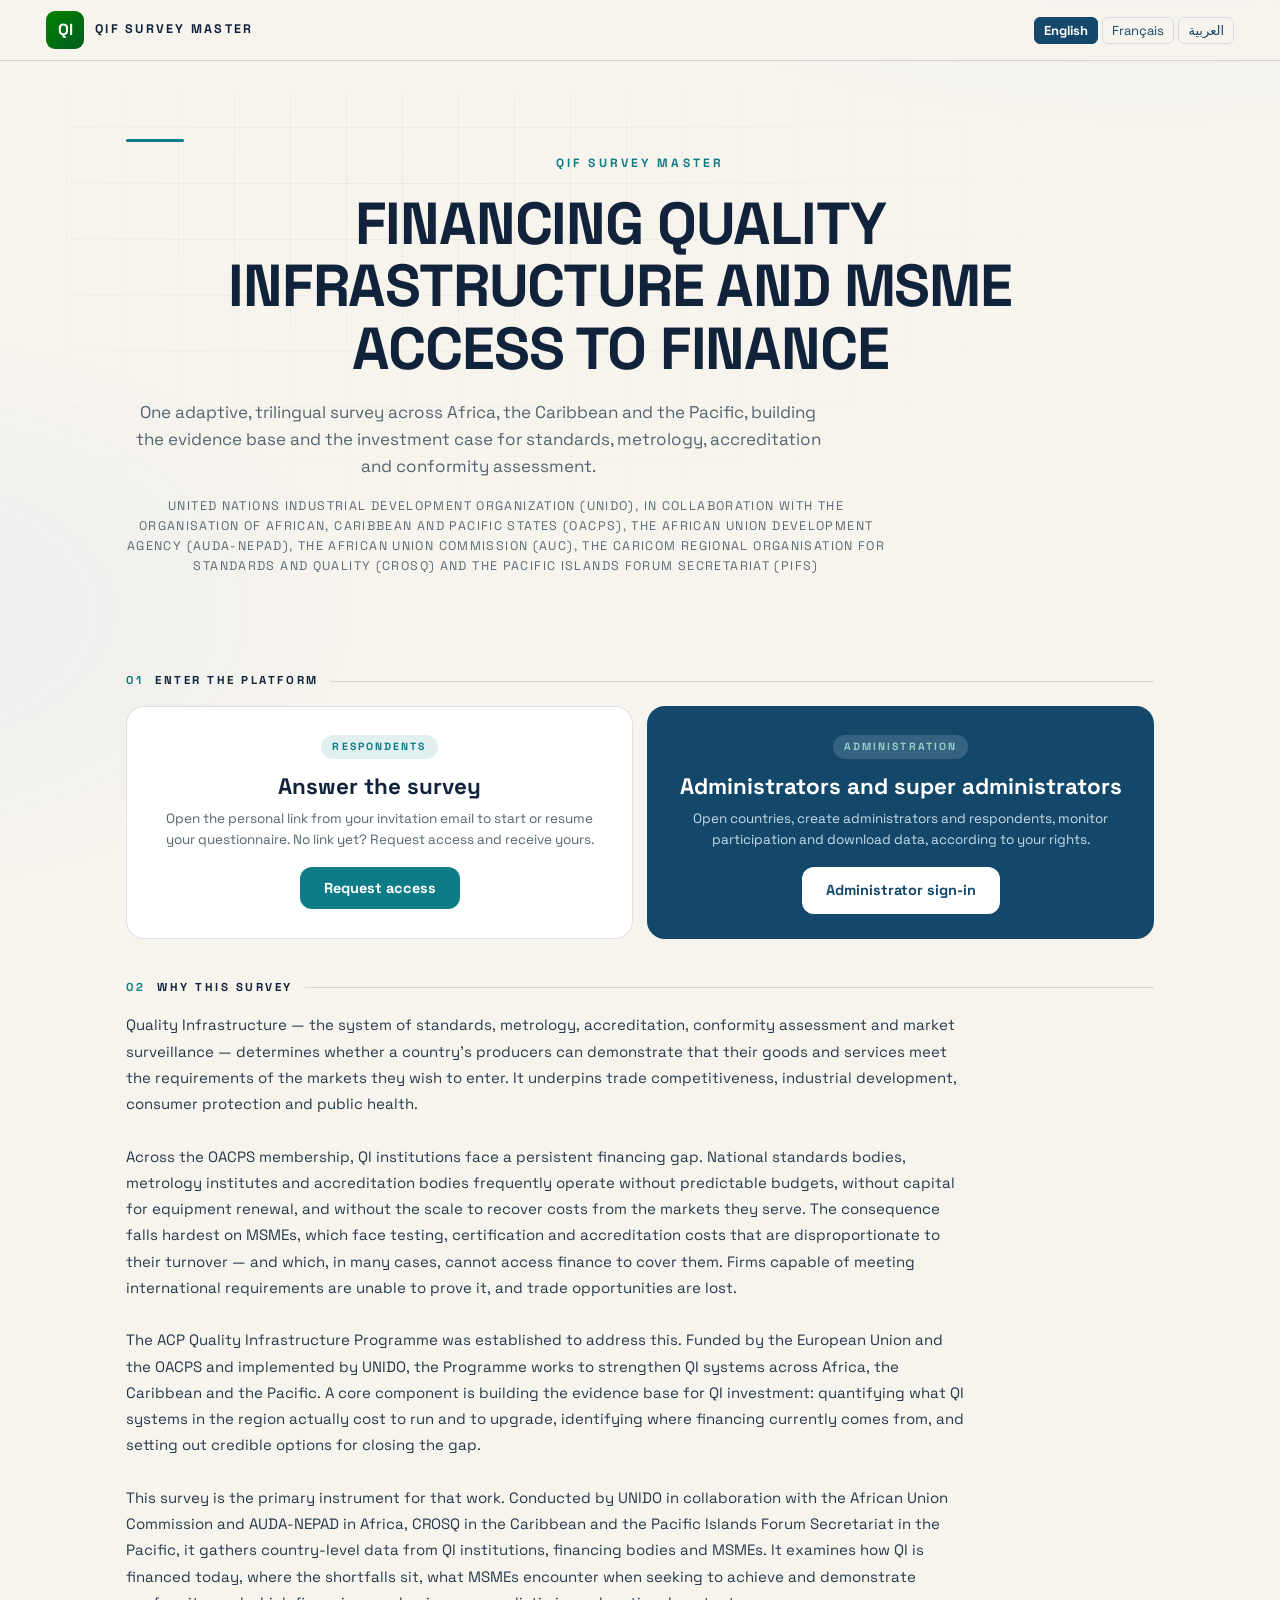
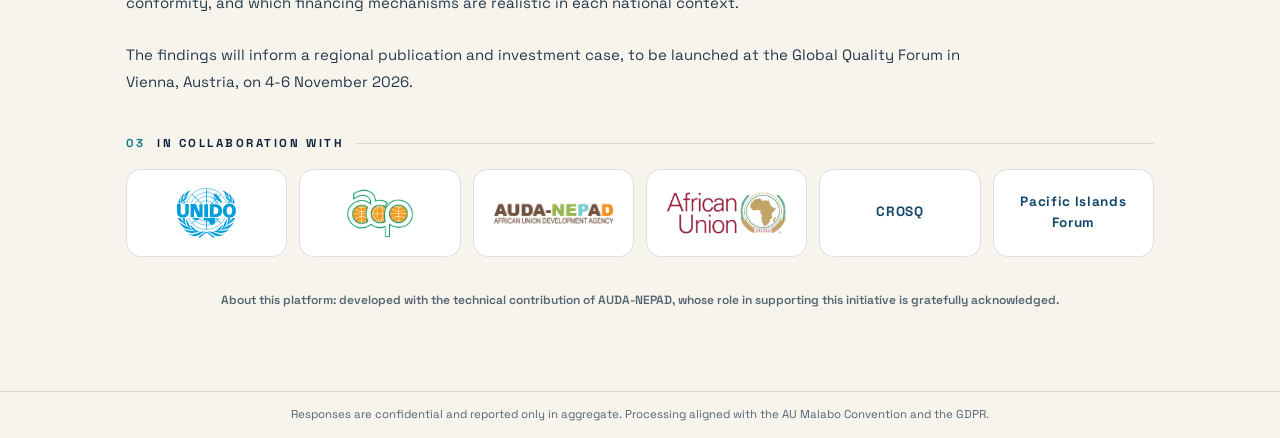
==== commit b821f742: "v3.4: UNIDO-led attribution per super admin review (partners line, ACP Region titles, CROSQ+PIFS, Ab" ====
--- a/index.html
+++ b/index.html
@@ -3,8 +3,8 @@
 <head>
 <meta charset="utf-8">
 <meta name="viewport" content="width=device-width, initial-scale=1">
-<title>QIF Survey Master · Financing Quality Infrastructure in Africa, the Caribbean and the Pacific</title>
-<meta name="description" content="QIF Survey Master, the AUDA-NEPAD survey platform. Survey on Financing Quality Infrastructure and MSME Access to Finance, run by AUDA-NEPAD, UNIDO and the African Union Commission in collaboration with the OACPS across Africa, the Caribbean and the Pacific.">
+<title>QIF Survey Master · Financing Quality Infrastructure in the ACP Region</title>
+<meta name="description" content="QIF Survey Master, the platform of the Survey on Financing Quality Infrastructure and MSME Access to Finance, conducted by UNIDO in collaboration with the OACPS, AUDA-NEPAD, the African Union Commission, CROSQ and the Pacific Islands Forum Secretariat across Africa, the Caribbean and the Pacific.">
 <meta name="keywords" content="quality infrastructure, QI financing, MSME, AUDA-NEPAD, UNIDO, African Union, OACPS, survey, standards, metrology, accreditation">
 <meta name="robots" content="index,follow">
 <link rel="canonical" href="https://auda-nepad-survey.org/index.html">
@@ -13,7 +13,7 @@
 <link rel="alternate" hreflang="ar" href="https://auda-nepad-survey.org/index.html?lang=ar">
 <meta property="og:type" content="website">
 <meta property="og:title" content="QIF Survey Master">
-<meta property="og:description" content="Survey on Financing Quality Infrastructure and MSME Access to Finance. AUDA-NEPAD | UNIDO | AUC | OACPS.">
+<meta property="og:description" content="Survey on Financing Quality Infrastructure and MSME Access to Finance. UNIDO, in collaboration with the OACPS, AUDA-NEPAD, the AUC, CROSQ and PIFS.">
 <meta property="og:url" content="https://auda-nepad-survey.org/">
 <link rel="icon" href="favicon.svg" type="image/svg+xml">
 <link rel="preconnect" href="https://fonts.googleapis.com">
@@ -82,7 +82,7 @@
 .gatefoot{border-top:1px solid var(--hair);color:var(--mut)}
 
 /* logos */
-.lp-logos{display:grid;grid-template-columns:repeat(auto-fit,minmax(180px,1fr));gap:12px}
+.lp-logos{display:grid;grid-template-columns:repeat(auto-fit,minmax(160px,1fr));gap:12px}
 .lp-logo{display:flex;align-items:center;justify-content:center;background:#fff;border:1px solid var(--hair);border-radius:15px;min-height:88px;padding:16px 20px;transition:transform .22s ease,box-shadow .22s ease}
 .lp-logo:hover{transform:translateY(-2px);box-shadow:0 12px 30px rgba(16,35,58,.08)}
 .lp-logo img{max-height:50px;max-width:100%;width:auto;height:auto;display:block}
@@ -244,7 +244,7 @@
 
 var LBL = {
   acc:{ en:"Enter the platform", fr:"Accéder à la plateforme", ar:"الدخول إلى المنصة" },
-  impl:{ en:"Implemented by", fr:"Mis en œuvre par", ar:"الجهات المنفِّذة" },
+  impl:{ en:"In collaboration with", fr:"En collaboration avec", ar:"بالتعاون مع" },
   rTag:{ en:"Respondents", fr:"Répondants", ar:"المجيبون" },
   rT:{ en:"Answer the survey", fr:"Répondre à l'enquête", ar:"المشاركة في الاستبيان" },
   rB:{ en:"Open the personal link from your invitation email to start or resume your questionnaire. No link yet? Request access and receive yours.",
@@ -289,8 +289,9 @@
 });
 
 // Partner logos: official marks served from this site, wordmark fallback.
-var LOGOS = [["auda-nepad.png","AUDA-NEPAD"],["unido.svg","UNIDO"],["auc.webp","African Union Commission"],["oacps.webp","OACPS"]];
+var LOGOS = [["unido.svg","UNIDO"],["oacps.webp","OACPS"],["auda-nepad.png","AUDA-NEPAD"],["auc.webp","African Union Commission"],[null,"CROSQ"],[null,"Pacific Islands Forum"]];
 document.getElementById("plogos").innerHTML = LOGOS.map(function(l){
+  if (!l[0]) return '<span class="lp-logo txt"><i>' + l[1] + '</i></span>';
   return '<span class="lp-logo"><img src="' + l[0] + '" alt="' + l[1] + '" loading="lazy" ' +
     'onerror="this.parentNode.classList.add(\'txt\');this.remove()"><i>' + l[1] + '</i></span>';
 }).join("");
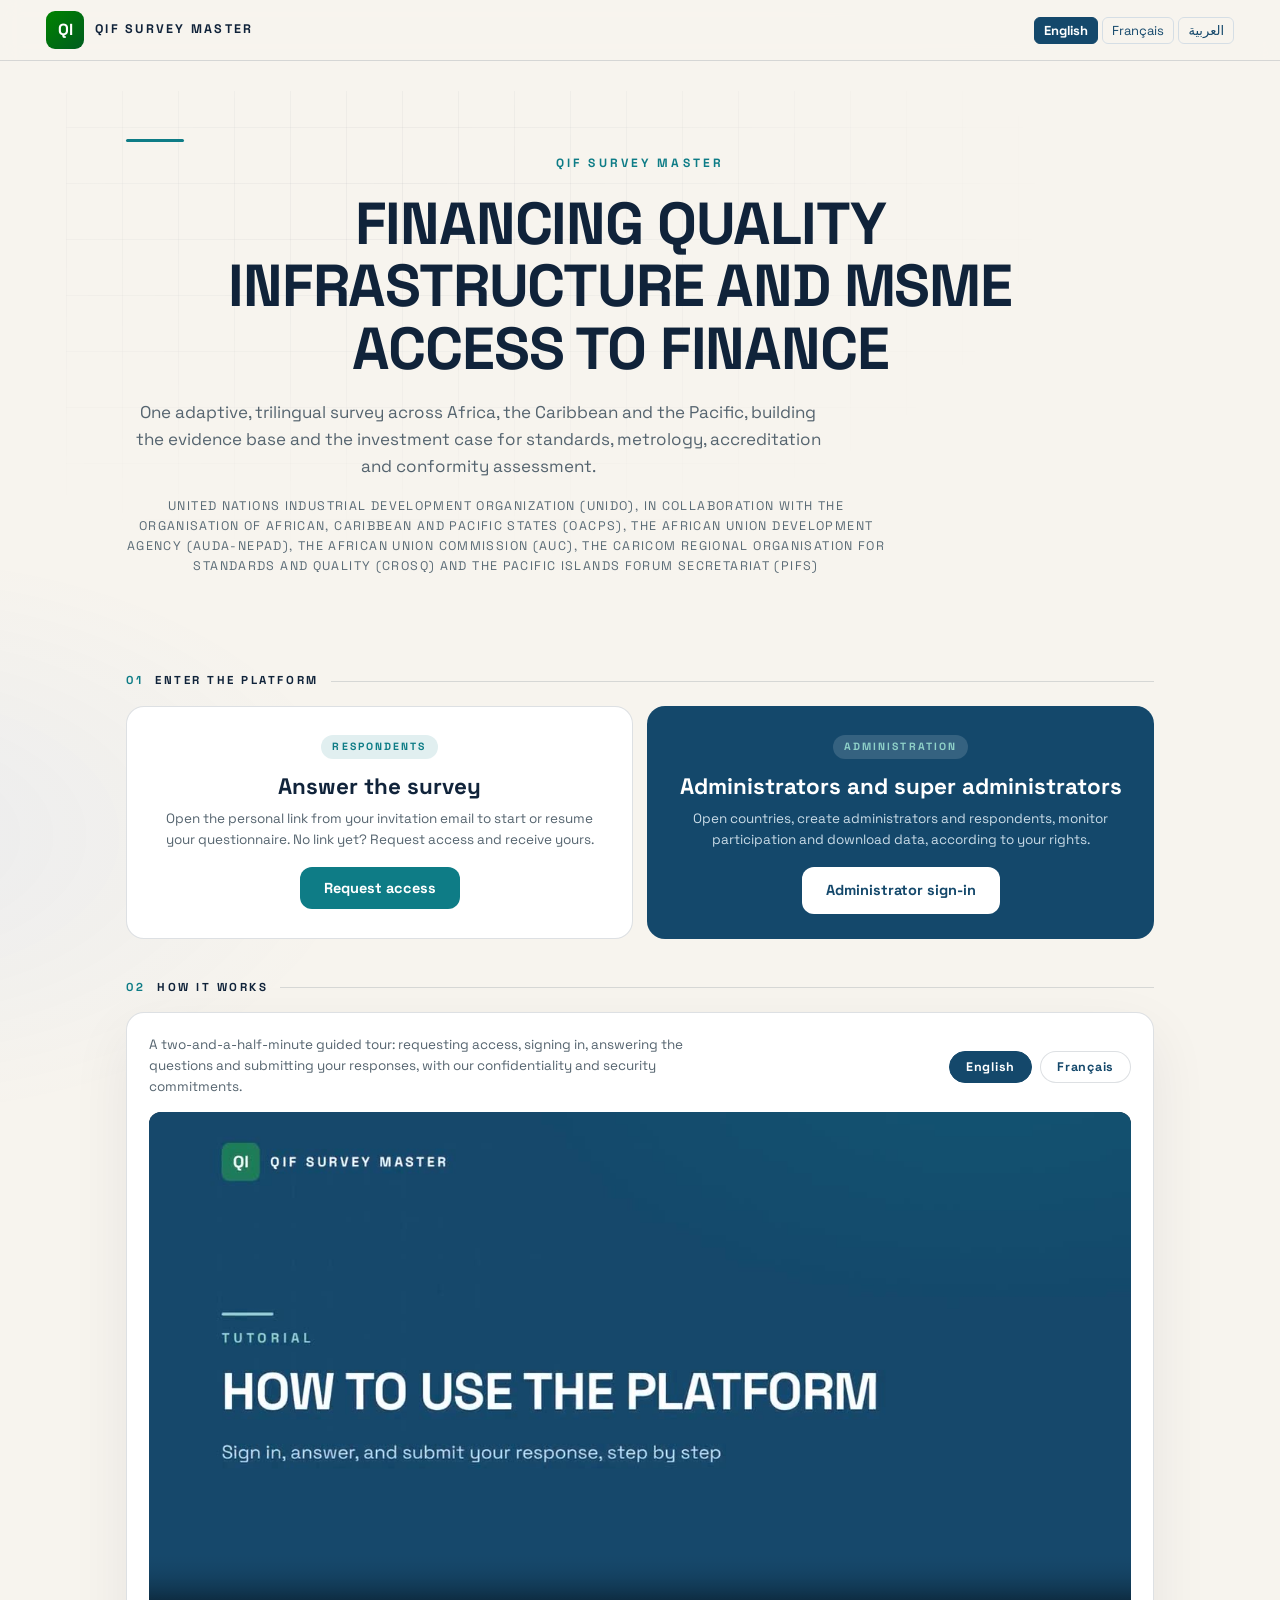
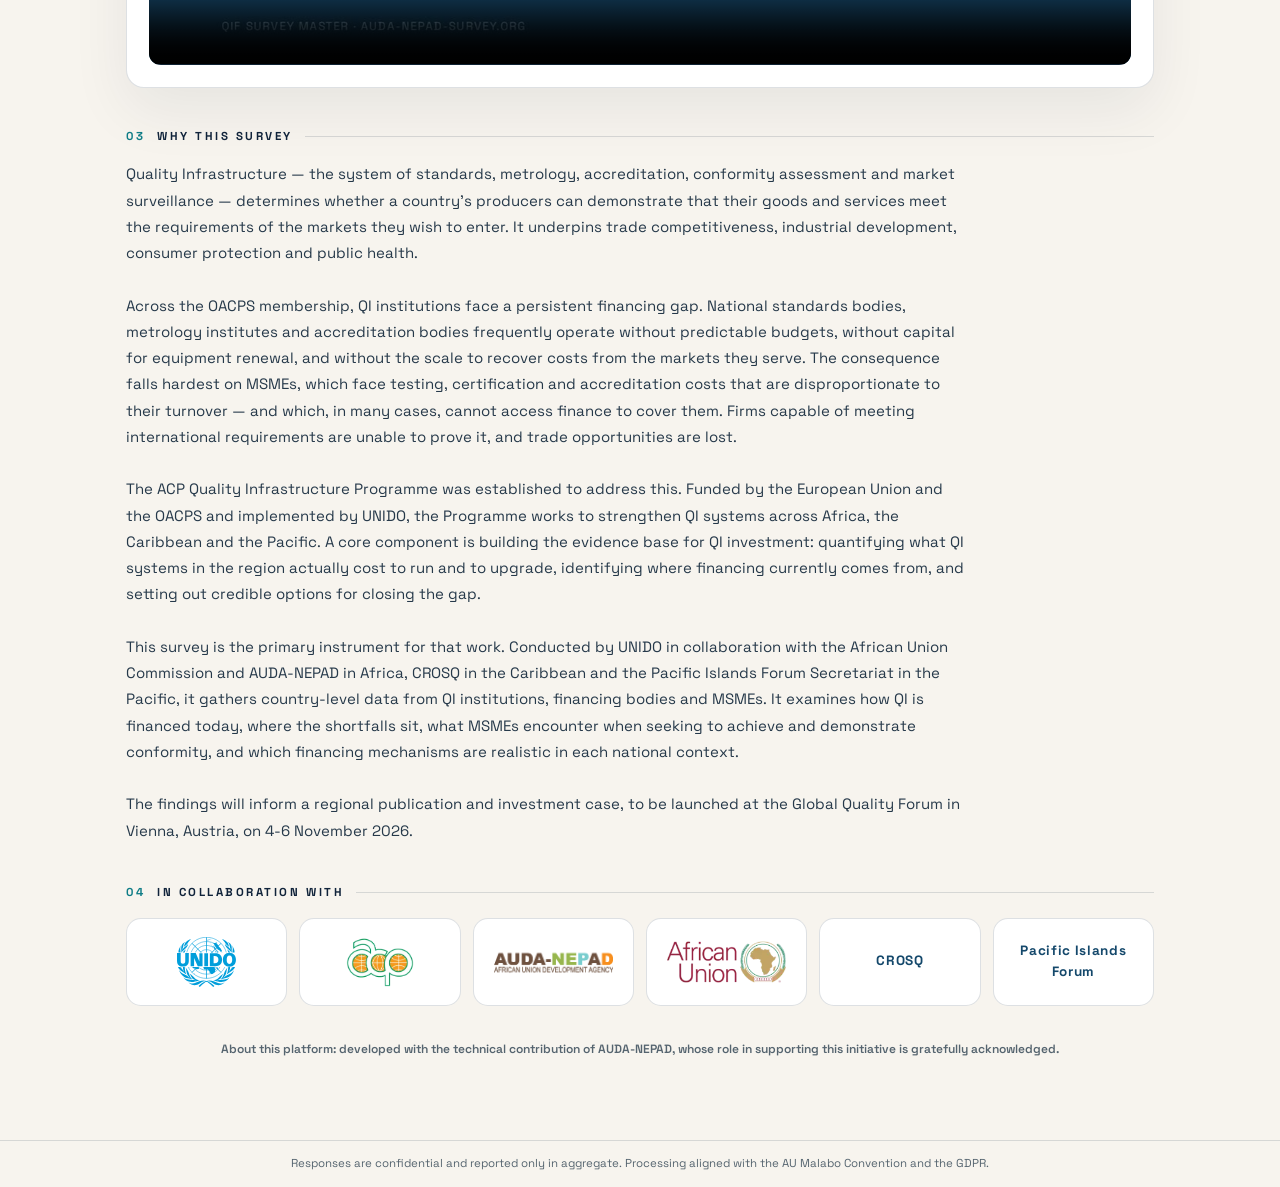
==== commit a78d9364: "v3.5: embed bilingual tutorial videos on the landing page New section 02 How it works with an EN/FR " ====
--- a/index.html
+++ b/index.html
@@ -88,6 +88,15 @@
 .lp-logo img{max-height:50px;max-width:100%;width:auto;height:auto;display:block}
 .lp-logo i{display:none;font-style:normal;font-weight:700;color:var(--nv);font-size:13.5px;text-align:center;letter-spacing:.05em}
 .lp-logo.txt i{display:block}
+
+/* tutorial video */
+.lp-vid{background:#fff;border:1px solid var(--hair);border-radius:18px;padding:clamp(14px,2.5vw,22px);box-shadow:0 22px 60px rgba(16,35,58,.07)}
+.lp-vhead{display:flex;justify-content:space-between;align-items:center;gap:14px;flex-wrap:wrap;margin:0 0 14px}
+.lp-vhead p{margin:0;font-size:13.5px;line-height:1.55;color:var(--mut);max-width:62ch;text-align:start}
+.lp-vpills{display:flex;gap:8px}
+.lp-vpills button{border:1px solid var(--hair);background:#fff;color:var(--nv);font-family:inherit;font-weight:700;font-size:12.5px;letter-spacing:.06em;border-radius:999px;padding:7px 16px;cursor:pointer;transition:background .2s,color .2s}
+.lp-vpills button[aria-pressed="true"]{background:var(--nv);color:#fff;border-color:var(--nv)}
+#tut-vid{display:block;width:100%;aspect-ratio:16/9;border-radius:12px;background:#0F2233;outline:none}
 
 .rv{opacity:0;transform:translateY(16px);transition:opacity .55s ease,transform .55s ease}
 .rv.in{opacity:1;transform:none}
@@ -163,13 +172,27 @@
         </div>
       </section>
 
+      <section class="rv">
+        <div class="seclab"><i>02</i><span id="g-tut"></span></div>
+        <div class="lp-vid">
+          <div class="lp-vhead">
+            <p id="tut-lede"></p>
+            <div class="lp-vpills" id="vpills" role="group" aria-label="Tutorial language">
+              <button type="button" data-v="en" aria-pressed="false">English</button>
+              <button type="button" data-v="fr" aria-pressed="false">Français</button>
+            </div>
+          </div>
+          <video id="tut-vid" controls playsinline preload="none" poster="tutorial-en.jpg" src="tutorial-en.mp4"></video>
+        </div>
+      </section>
+
       <section class="objbox rv">
-        <div class="seclab"><i>02</i><span id="obj-t"></span></div>
+        <div class="seclab"><i>03</i><span id="obj-t"></span></div>
         <p id="obj-b"></p>
       </section>
 
       <section class="rv">
-        <div class="seclab"><i>03</i><span id="g-impl"></span></div>
+        <div class="seclab"><i>04</i><span id="g-impl"></span></div>
         <div class="lp-logos" id="plogos"></div>
       </section>
 
@@ -256,7 +279,11 @@
   aB:{ en:"Open countries, create administrators and respondents, monitor participation and download data, according to your rights.",
        fr:"Ouvrez des pays, créez des administrateurs et des répondants, suivez la participation et téléchargez les données, selon vos droits.",
        ar:"افتحوا البلدان وأنشئوا المديرين والمجيبين وتابعوا المشاركة ونزّلوا البيانات وفق صلاحياتكم." },
-  aBtn:{ en:"Administrator sign-in", fr:"Connexion administrateur", ar:"دخول المديرين" }
+  aBtn:{ en:"Administrator sign-in", fr:"Connexion administrateur", ar:"دخول المديرين" },
+  tut:{ en:"How it works", fr:"Comment ça fonctionne", ar:"كيف تعمل المنصة" },
+  tutB:{ en:"A two-and-a-half-minute guided tour: requesting access, signing in, answering the questions and submitting your responses, with our confidentiality and security commitments.",
+         fr:"Une visite guidée de deux minutes trente : demande d'accès, connexion, réponse aux questions et envoi, avec nos engagements de confidentialité et de sécurité.",
+         ar:"جولة إرشادية مدتها دقيقتان ونصف: طلب الوصول وتسجيل الدخول والإجابة عن الأسئلة وإرسالها، مع التزاماتنا بالسرية والأمان." }
 };
 
 document.getElementById("lp-name").textContent = T(I.product.name);
@@ -303,6 +330,30 @@
   w.scrollIntoView({ behavior:"smooth", block:"start" });
   setTimeout(function(){ document.getElementById("s-name").focus(); }, 450);
 });
+
+// ---- tutorial video (EN/FR) ----
+document.getElementById("g-tut").textContent = T(LBL.tut);
+document.getElementById("tut-lede").textContent = T(LBL.tutB);
+(function(){
+  var v = document.getElementById("tut-vid");
+  v.setAttribute("aria-label", T(LBL.tut));
+  function pick(l, play){
+    v.pause();
+    v.setAttribute("poster", "tutorial-" + l + ".jpg");
+    v.src = "tutorial-" + l + ".mp4";
+    v.load();
+    document.querySelectorAll("#vpills button").forEach(function(b){
+      b.setAttribute("aria-pressed", String(b.getAttribute("data-v") === l));
+    });
+    if (play) v.play();
+  }
+  document.querySelectorAll("#vpills button").forEach(function(b){
+    b.addEventListener("click", function(){
+      if (b.getAttribute("aria-pressed") !== "true") pick(b.getAttribute("data-v"), !v.paused && !v.ended);
+    });
+  });
+  pick(qiLang === "fr" ? "fr" : "en", false);
+})();
 
 // ---- sign up ----
 document.getElementById("s-intro").textContent = T(GATE.intro);
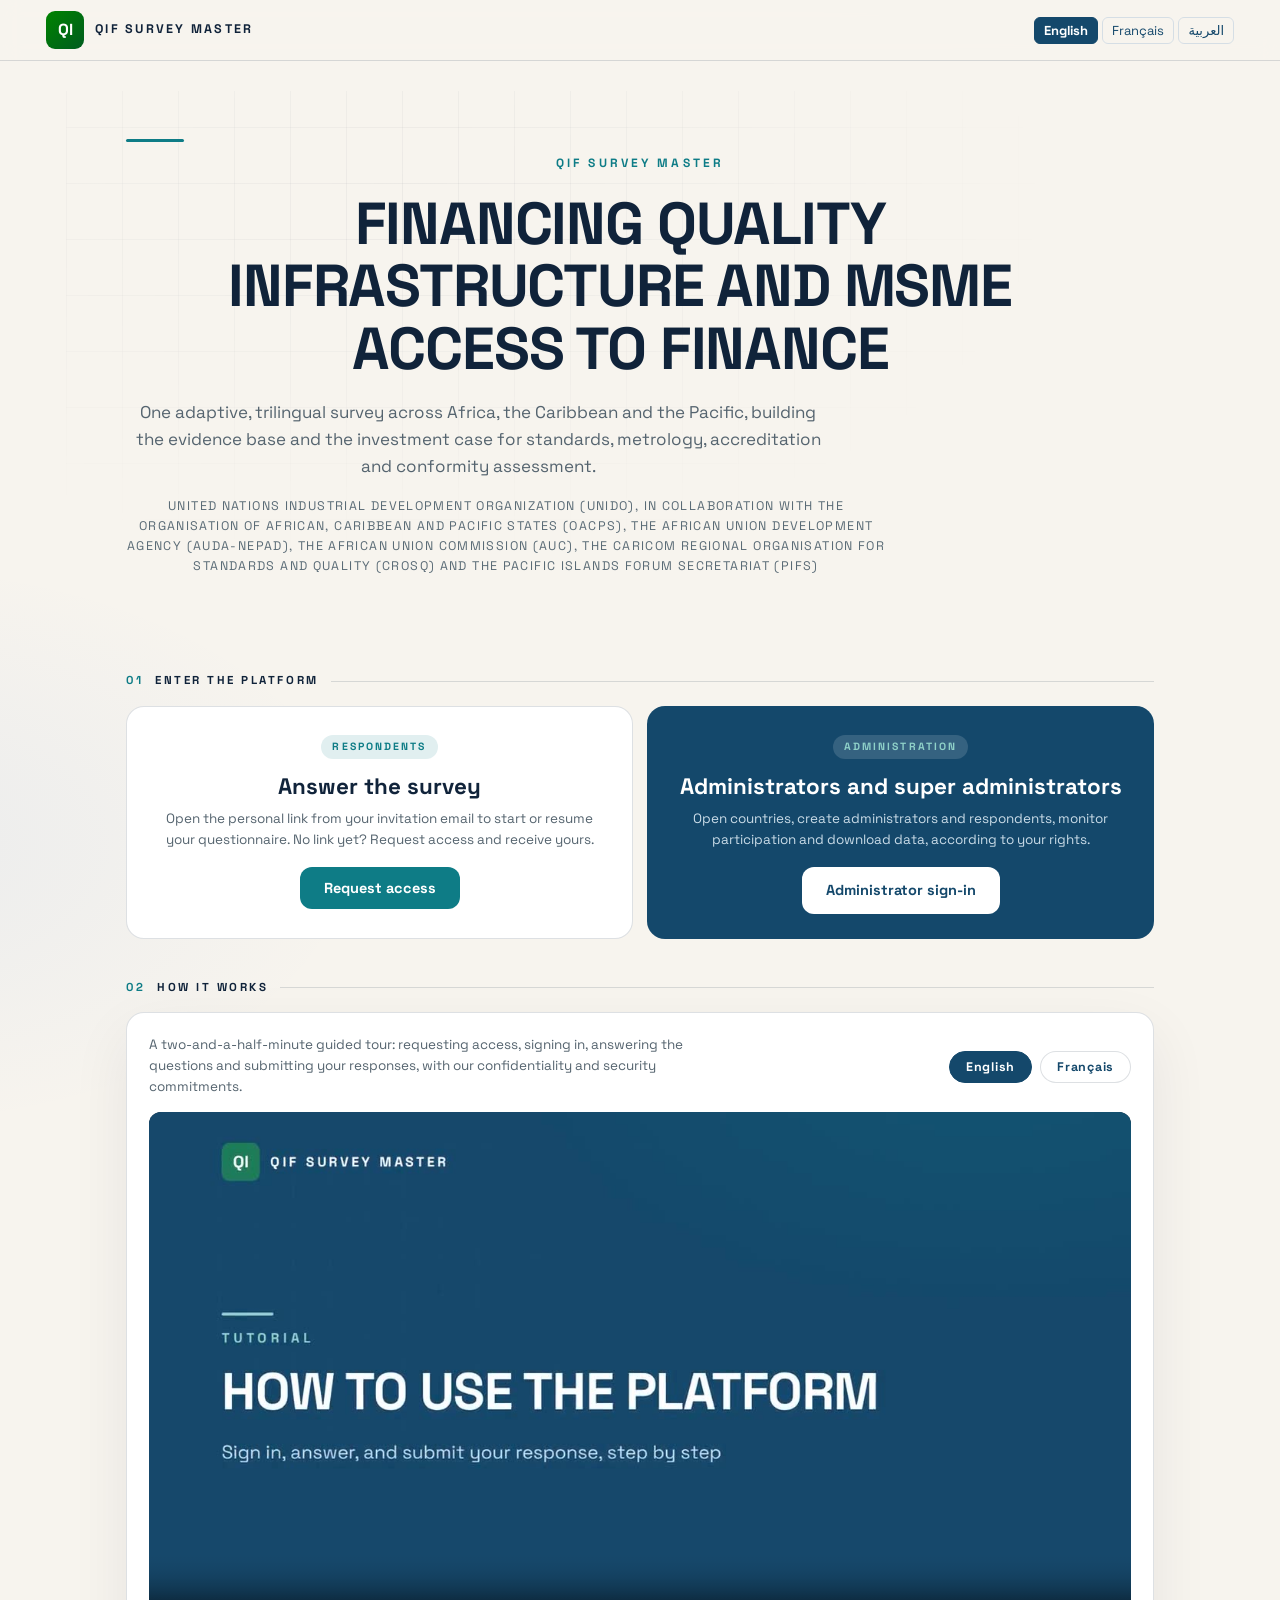
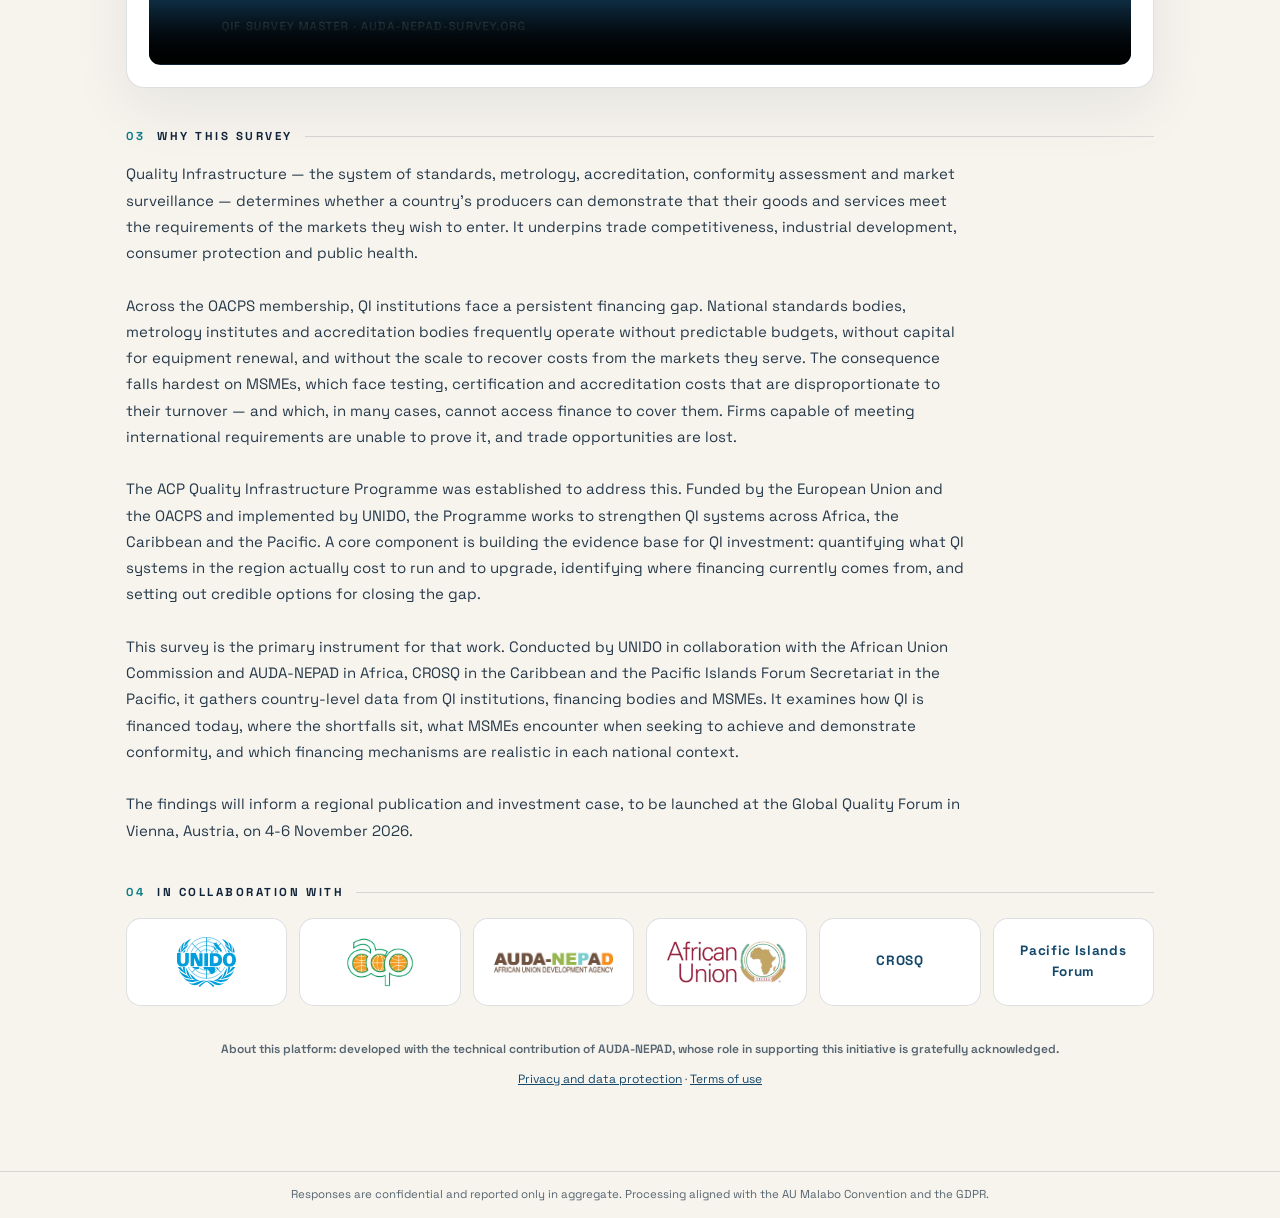
==== commit a41faf03: "v3.6: security and trust hardening A+ security headers (HSTS preload, tightened CSP, COOP/CORP, exte" ====
--- a/index.html
+++ b/index.html
@@ -16,11 +16,9 @@
 <meta property="og:description" content="Survey on Financing Quality Infrastructure and MSME Access to Finance. UNIDO, in collaboration with the OACPS, AUDA-NEPAD, the AUC, CROSQ and PIFS.">
 <meta property="og:url" content="https://auda-nepad-survey.org/">
 <link rel="icon" href="favicon.svg" type="image/svg+xml">
-<link rel="preconnect" href="https://fonts.googleapis.com">
-<link rel="preconnect" href="https://fonts.gstatic.com" crossorigin>
-<link href="https://fonts.googleapis.com/css2?family=Space+Grotesk:wght@400;500;700&display=swap" rel="stylesheet">
 <link rel="stylesheet" href="main.css">
 <style>
+@font-face{font-family:"Space Grotesk";src:url("space-grotesk.ttf") format("truetype");font-weight:300 700;font-display:swap}
 /* ---- v3.3 landing: simplified, direct (collision-free lp- classes) ---- */
 .gate{--cream:#F7F4EE;--ink:#10233A;--hair:rgba(16,35,58,.14);--mut:#55646F;--nv:#14486B;--tl:#0E7C86;--gn:#1E7D5A;--bl:#2E6FDB;
   min-height:100vh;background:
@@ -104,34 +102,35 @@
 </style>
 </head>
 <body>
+<noscript><div style="background:#14486B;color:#fff;font:13.5px/1.55 system-ui,Arial,sans-serif;padding:13px 18px;text-align:center">This platform requires JavaScript, which your network appears to be blocking. Please ask your IT service to allow <b>auda-nepad-survey.org</b> and <b>vmvcfhlsloscayhxjdmu.supabase.co</b> (the survey's secure database), or open this site from another network or device.<br>Cette plateforme nécessite JavaScript, que votre réseau semble bloquer. Demandez à votre service informatique d'autoriser <b>auda-nepad-survey.org</b> et <b>vmvcfhlsloscayhxjdmu.supabase.co</b>, ou ouvrez ce site depuis un autre réseau.</div></noscript>
 <div class="gate">
   <div class="gatetop">
-    <div class="lp-brand"><span class="mark">QI</span><span class="lp-name" id="lp-name"></span></div>
+    <div class="lp-brand"><span class="mark">QI</span><span class="lp-name" id="lp-name">QIF Survey Master</span></div>
     <div class="langs" role="group" aria-label="Language" id="langs" style="margin:0"></div>
   </div>
   <main class="gatemain" id="main">
     <div class="gatecard wide">
       <section class="lp-hero rv in">
-        <div class="lp-kick" id="g-app"></div>
-        <h1 id="g-title"></h1>
-        <p class="lp-lede" id="g-lede"></p>
-        <p class="partners" id="g-partners"></p>
+        <div class="lp-kick" id="g-app">QIF Survey Master</div>
+        <h1 id="g-title">Financing Quality Infrastructure and MSME Access to Finance</h1>
+        <p class="lp-lede" id="g-lede">One adaptive, trilingual survey across Africa, the Caribbean and the Pacific, building the evidence base and the investment case for standards, metrology, accreditation and conformity assessment.</p>
+        <p class="partners" id="g-partners">United Nations Industrial Development Organization (UNIDO), in collaboration with the Organisation of African, Caribbean and Pacific States (OACPS), the African Union Development Agency (AUDA-NEPAD), the African Union Commission (AUC), the CARICOM Regional Organisation for Standards and Quality (CROSQ) and the Pacific Islands Forum Secretariat (PIFS)</p>
       </section>
 
       <section class="rv in">
-        <div class="seclab"><i>01</i><span id="g-acc"></span></div>
+        <div class="seclab"><i>01</i><span id="g-acc">Enter the platform</span></div>
         <div class="lp-entry">
           <div class="lp-door resp">
-            <span class="lp-tag" id="d-r-tag"></span>
-            <h3 id="d-r-t"></h3>
-            <p id="d-r-b"></p>
-            <button type="button" class="lp-btn" id="d-r-btn"></button>
+            <span class="lp-tag" id="d-r-tag">Respondents</span>
+            <h3 id="d-r-t">Answer the survey</h3>
+            <p id="d-r-b">Open the personal link from your invitation email to start or resume your questionnaire. No link yet? Request access and receive yours.</p>
+            <button type="button" class="lp-btn" id="d-r-btn">Request access</button>
           </div>
           <div class="lp-door adm">
-            <span class="lp-tag" id="d-a-tag"></span>
-            <h3 id="d-a-t"></h3>
-            <p id="d-a-b"></p>
-            <a class="lp-btn" id="d-a-btn" href="admin.html"></a>
+            <span class="lp-tag" id="d-a-tag">Administration</span>
+            <h3 id="d-a-t">Administrators and super administrators</h3>
+            <p id="d-a-b">Open countries, create administrators and respondents, monitor participation and download data, according to your rights.</p>
+            <a class="lp-btn" id="d-a-btn" href="admin.html">Administrator sign-in</a>
           </div>
         </div>
         <div id="signup-wrap" hidden style="margin-top:16px">
@@ -173,10 +172,10 @@
       </section>
 
       <section class="rv">
-        <div class="seclab"><i>02</i><span id="g-tut"></span></div>
+        <div class="seclab"><i>02</i><span id="g-tut">How it works</span></div>
         <div class="lp-vid">
           <div class="lp-vhead">
-            <p id="tut-lede"></p>
+            <p id="tut-lede">A two-and-a-half-minute guided tour: requesting access, signing in, answering the questions and submitting your responses, with our confidentiality and security commitments.</p>
             <div class="lp-vpills" id="vpills" role="group" aria-label="Tutorial language">
               <button type="button" data-v="en" aria-pressed="false">English</button>
               <button type="button" data-v="fr" aria-pressed="false">Français</button>
@@ -187,16 +186,17 @@
       </section>
 
       <section class="objbox rv">
-        <div class="seclab"><i>03</i><span id="obj-t"></span></div>
+        <div class="seclab"><i>03</i><span id="obj-t">Why this survey</span></div>
         <p id="obj-b"></p>
       </section>
 
       <section class="rv">
-        <div class="seclab"><i>04</i><span id="g-impl"></span></div>
+        <div class="seclab"><i>04</i><span id="g-impl">In collaboration with</span></div>
         <div class="lp-logos" id="plogos"></div>
       </section>
 
-      <p class="gatehint" id="g-owner" style="margin-top:34px;font-weight:600"></p>
+      <p class="gatehint" id="g-owner" style="margin-top:34px;font-weight:600">About this platform: developed with the technical contribution of AUDA-NEPAD, whose role in supporting this initiative is gratefully acknowledged.</p>
+      <p class="gatehint" style="margin-top:8px"><a id="pv-l" href="privacy.html" style="color:var(--nv)">Privacy and data protection</a> · <a id="tm-l" href="terms.html" style="color:var(--nv)">Terms of use</a></p>
     </div>
   </main>
   <div class="gatefoot" id="g-foot"></div>
@@ -292,6 +292,9 @@
 document.getElementById("g-lede").textContent = T(HERO.lede);
 document.getElementById("g-partners").textContent = T(I.partners);
 document.getElementById("g-owner").textContent = T(I.product.owner);
+var _pv = document.getElementById("pv-l"), _tm = document.getElementById("tm-l");
+_pv.textContent = T({ en:"Privacy and data protection", fr:"Confidentialité et protection des données", ar:"الخصوصية وحماية البيانات" });
+_tm.textContent = T({ en:"Terms of use", fr:"Conditions d'utilisation", ar:"شروط الاستخدام" });
 document.getElementById("g-foot").textContent = T(I.footer.privacy);
 document.getElementById("obj-t").textContent = T(I.objectives.title);
 document.getElementById("obj-b").textContent = T(I.objectives.body);
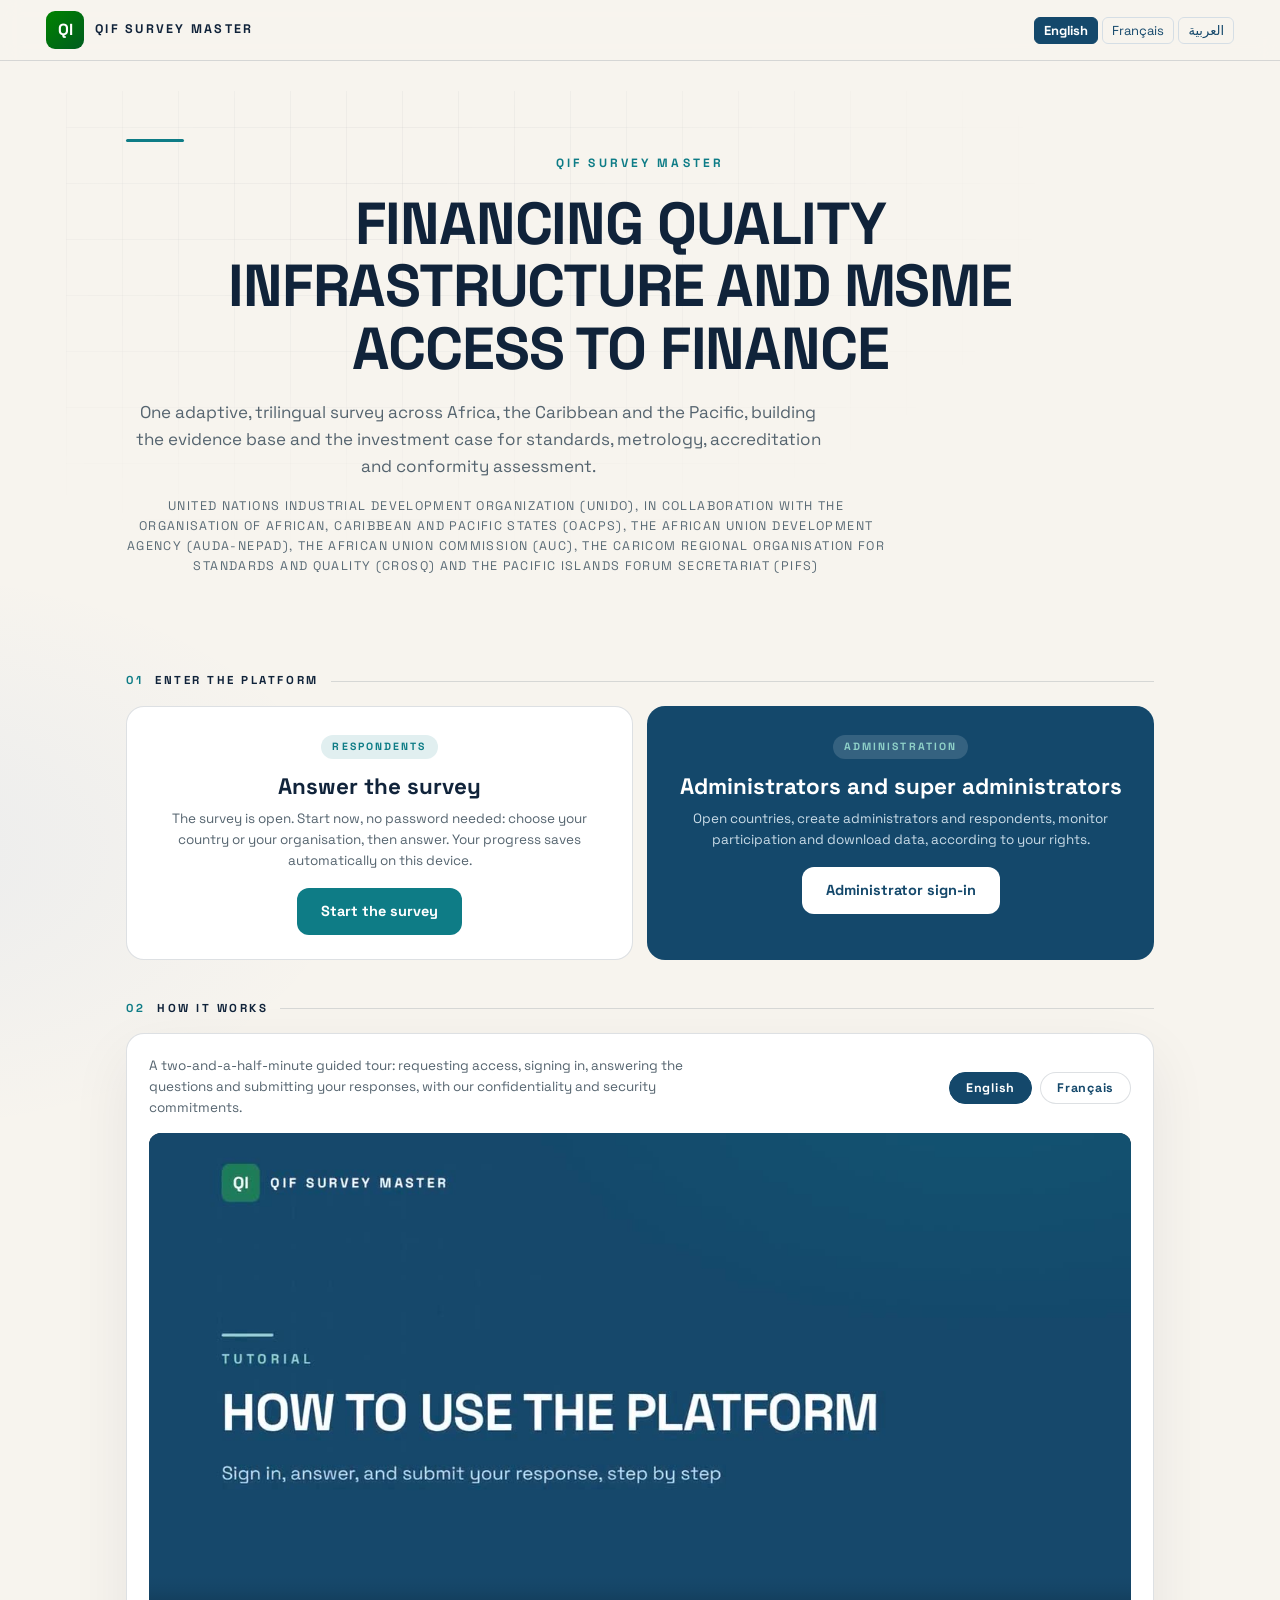
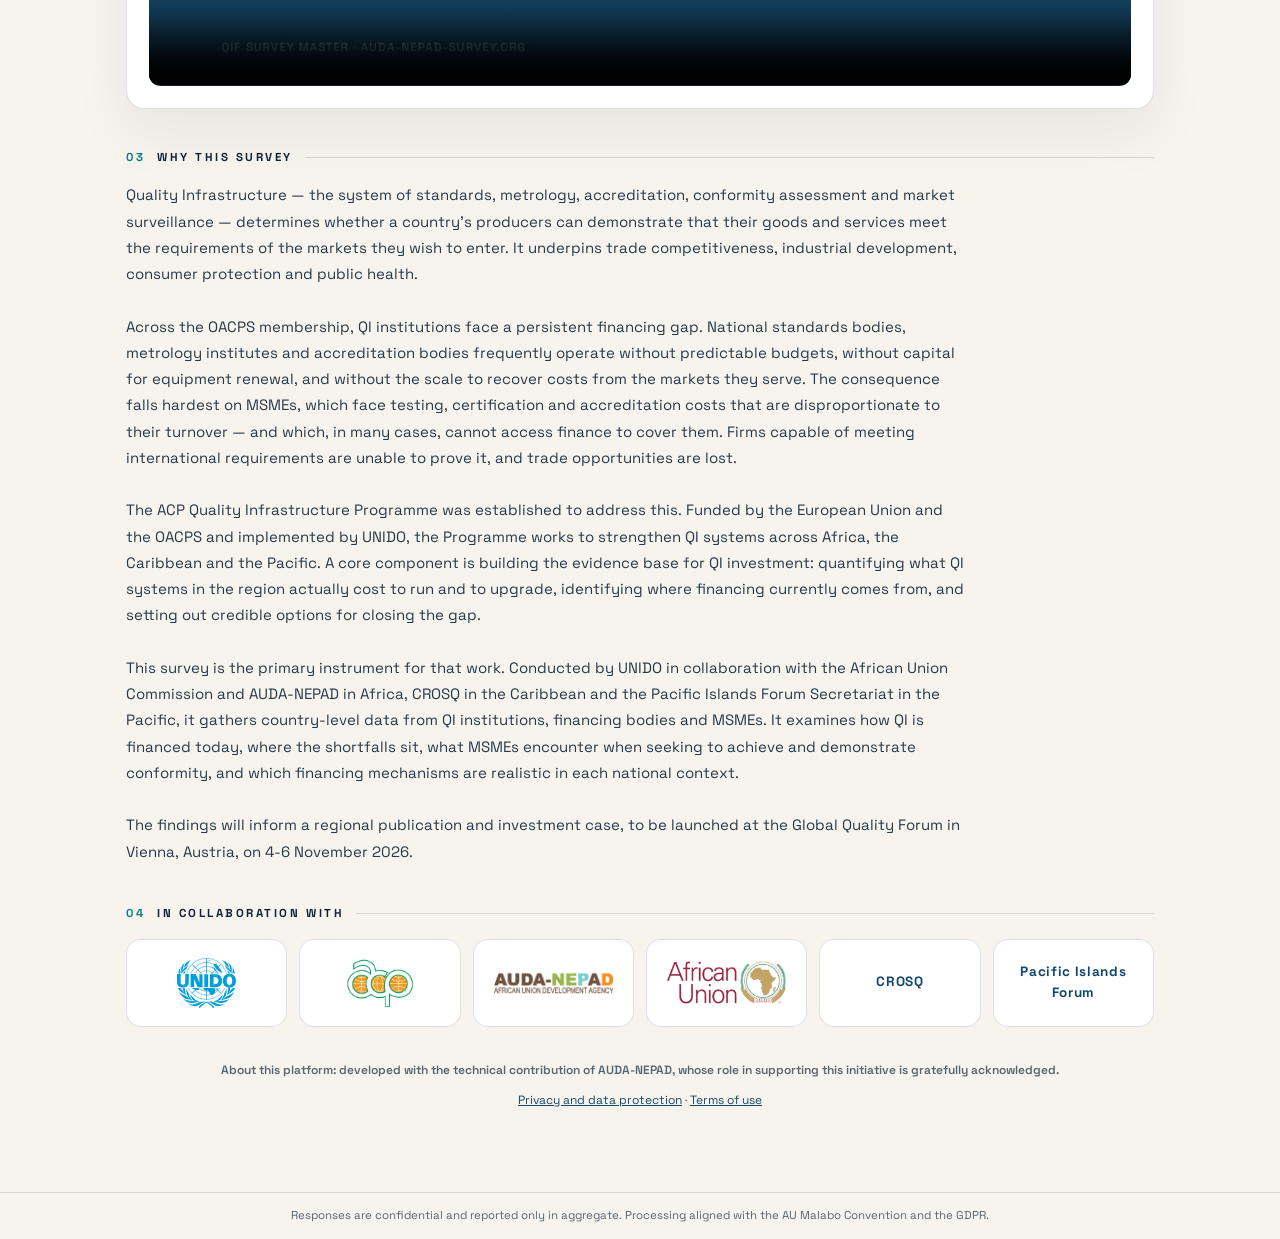
==== commit 0a12219a: "v3.7: open all countries, passwordless open respondent access, international/regional respondents, p" ====
--- a/index.html
+++ b/index.html
@@ -123,8 +123,8 @@
           <div class="lp-door resp">
             <span class="lp-tag" id="d-r-tag">Respondents</span>
             <h3 id="d-r-t">Answer the survey</h3>
-            <p id="d-r-b">Open the personal link from your invitation email to start or resume your questionnaire. No link yet? Request access and receive yours.</p>
-            <button type="button" class="lp-btn" id="d-r-btn">Request access</button>
+            <p id="d-r-b">The survey is open. Start now, no password needed: choose your country or your organisation, then answer. Your progress saves automatically on this device.</p>
+            <a class="lp-btn" id="d-r-btn" href="survey.html">Start the survey</a>
           </div>
           <div class="lp-door adm">
             <span class="lp-tag" id="d-a-tag">Administration</span>
@@ -270,10 +270,10 @@
   impl:{ en:"In collaboration with", fr:"En collaboration avec", ar:"بالتعاون مع" },
   rTag:{ en:"Respondents", fr:"Répondants", ar:"المجيبون" },
   rT:{ en:"Answer the survey", fr:"Répondre à l'enquête", ar:"المشاركة في الاستبيان" },
-  rB:{ en:"Open the personal link from your invitation email to start or resume your questionnaire. No link yet? Request access and receive yours.",
-       fr:"Ouvrez le lien personnel reçu par email pour commencer ou reprendre votre questionnaire. Pas encore de lien ? Demandez l'accès pour recevoir le vôtre.",
-       ar:"افتحوا الرابط الشخصي الوارد في بريد الدعوة لبدء الاستبيان أو استئنافه. لا يوجد رابط بعد؟ اطلبوا الوصول لاستلام رابطكم." },
-  rBtn:{ en:"Request access", fr:"Demander l'accès", ar:"طلب الوصول" },
+  rB:{ en:"The survey is open. Start now, no password needed: choose your country or your organisation, then answer. Your progress saves automatically on this device.",
+       fr:"L'enquête est ouverte. Commencez maintenant, sans mot de passe : choisissez votre pays ou votre organisation, puis répondez. Votre progression est enregistrée automatiquement sur cet appareil.",
+       ar:"الاستبيان مفتوح. ابدأ الآن دون كلمة مرور: اختر بلدك أو مؤسستك ثم أجب. تُحفظ إجاباتك تلقائياً على هذا الجهاز." },
+  rBtn:{ en:"Start the survey", fr:"Commencer l'enquête", ar:"ابدأ الاستبيان" },
   aTag:{ en:"Administration", fr:"Administration", ar:"الإدارة" },
   aT:{ en:"Administrators and super administrators", fr:"Administrateurs et super administrateurs", ar:"المديرون والمشرفون العامون" },
   aB:{ en:"Open countries, create administrators and respondents, monitor participation and download data, according to your rights.",
@@ -326,13 +326,8 @@
     'onerror="this.parentNode.classList.add(\'txt\');this.remove()"><i>' + l[1] + '</i></span>';
 }).join("");
 
-// Respondent door: reveal the request-access form.
-document.getElementById("d-r-btn").addEventListener("click", function(){
-  var w = document.getElementById("signup-wrap");
-  w.hidden = false;
-  w.scrollIntoView({ behavior:"smooth", block:"start" });
-  setTimeout(function(){ document.getElementById("s-name").focus(); }, 450);
-});
+// Respondent door: open the survey directly (passwordless), preserving language.
+document.getElementById("d-r-btn").setAttribute("href", "survey.html?lang=" + qiLang);
 
 // ---- tutorial video (EN/FR) ----
 document.getElementById("g-tut").textContent = T(LBL.tut);
